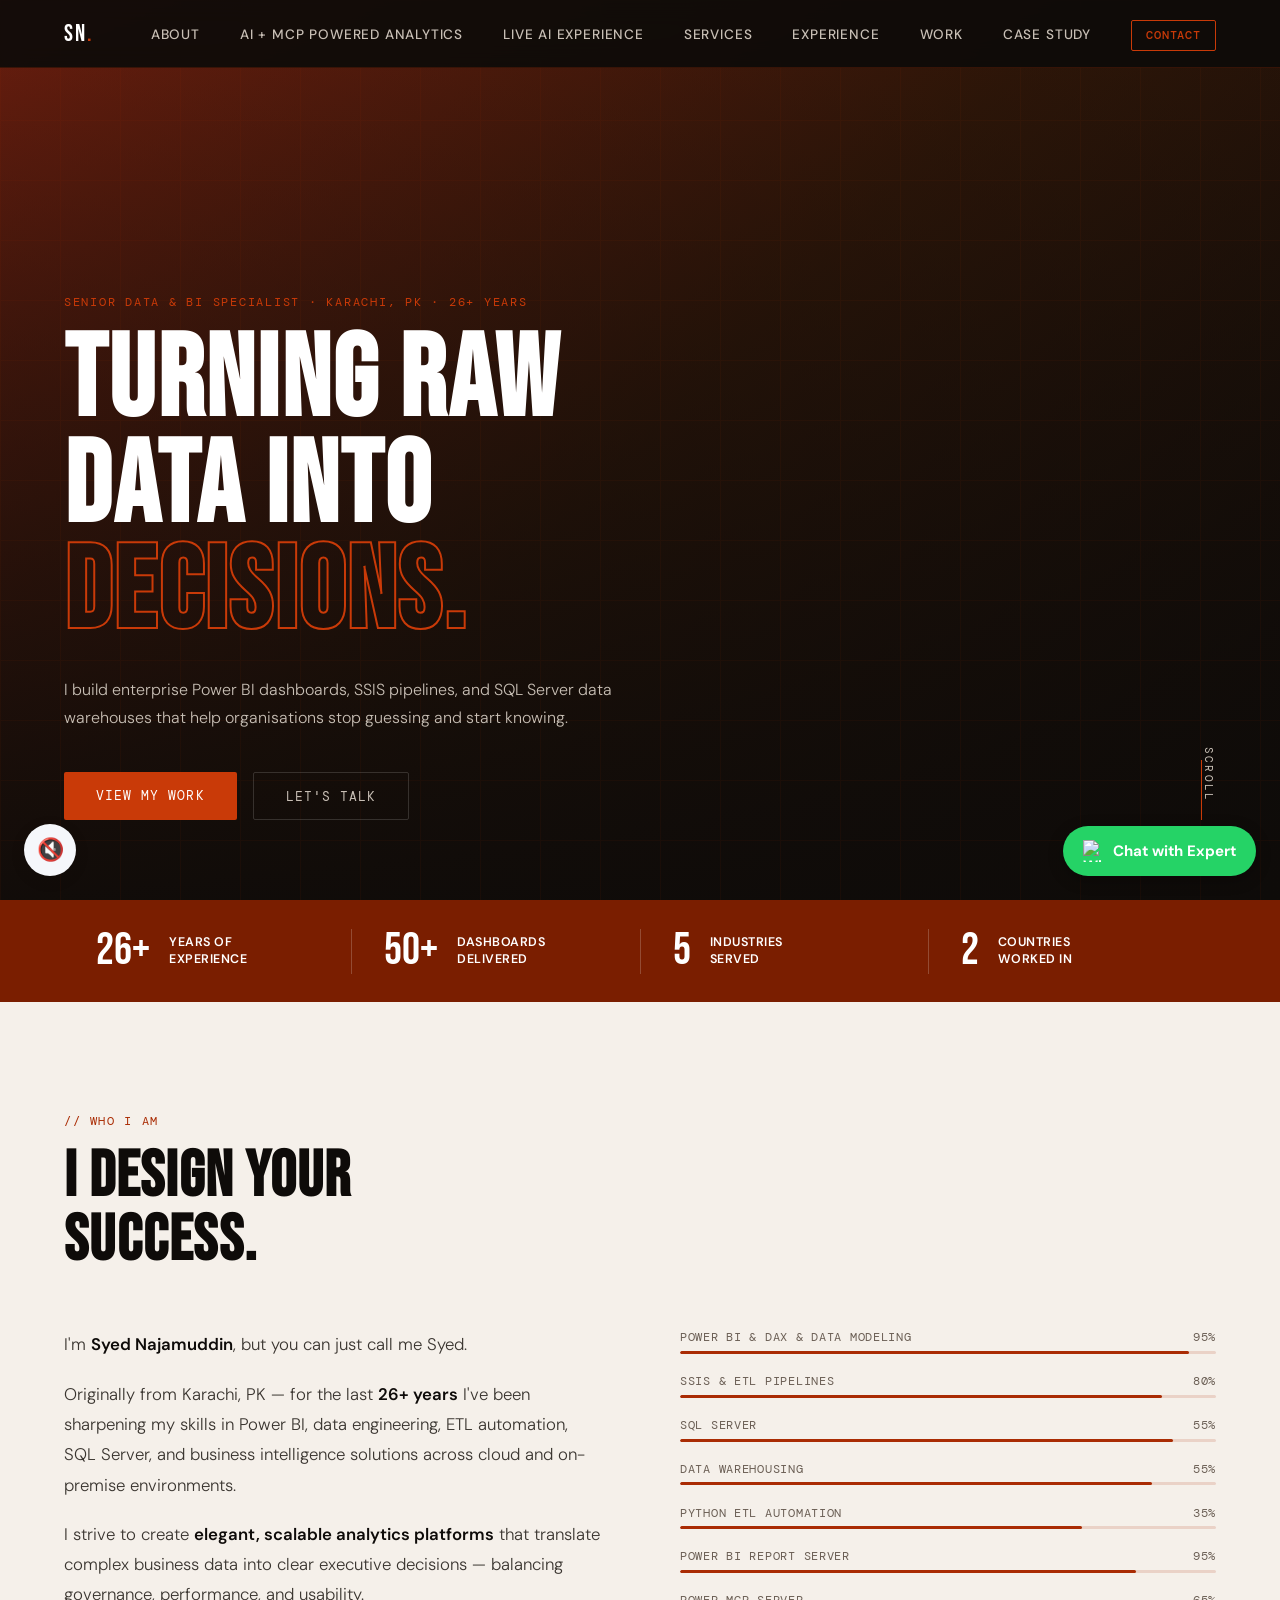
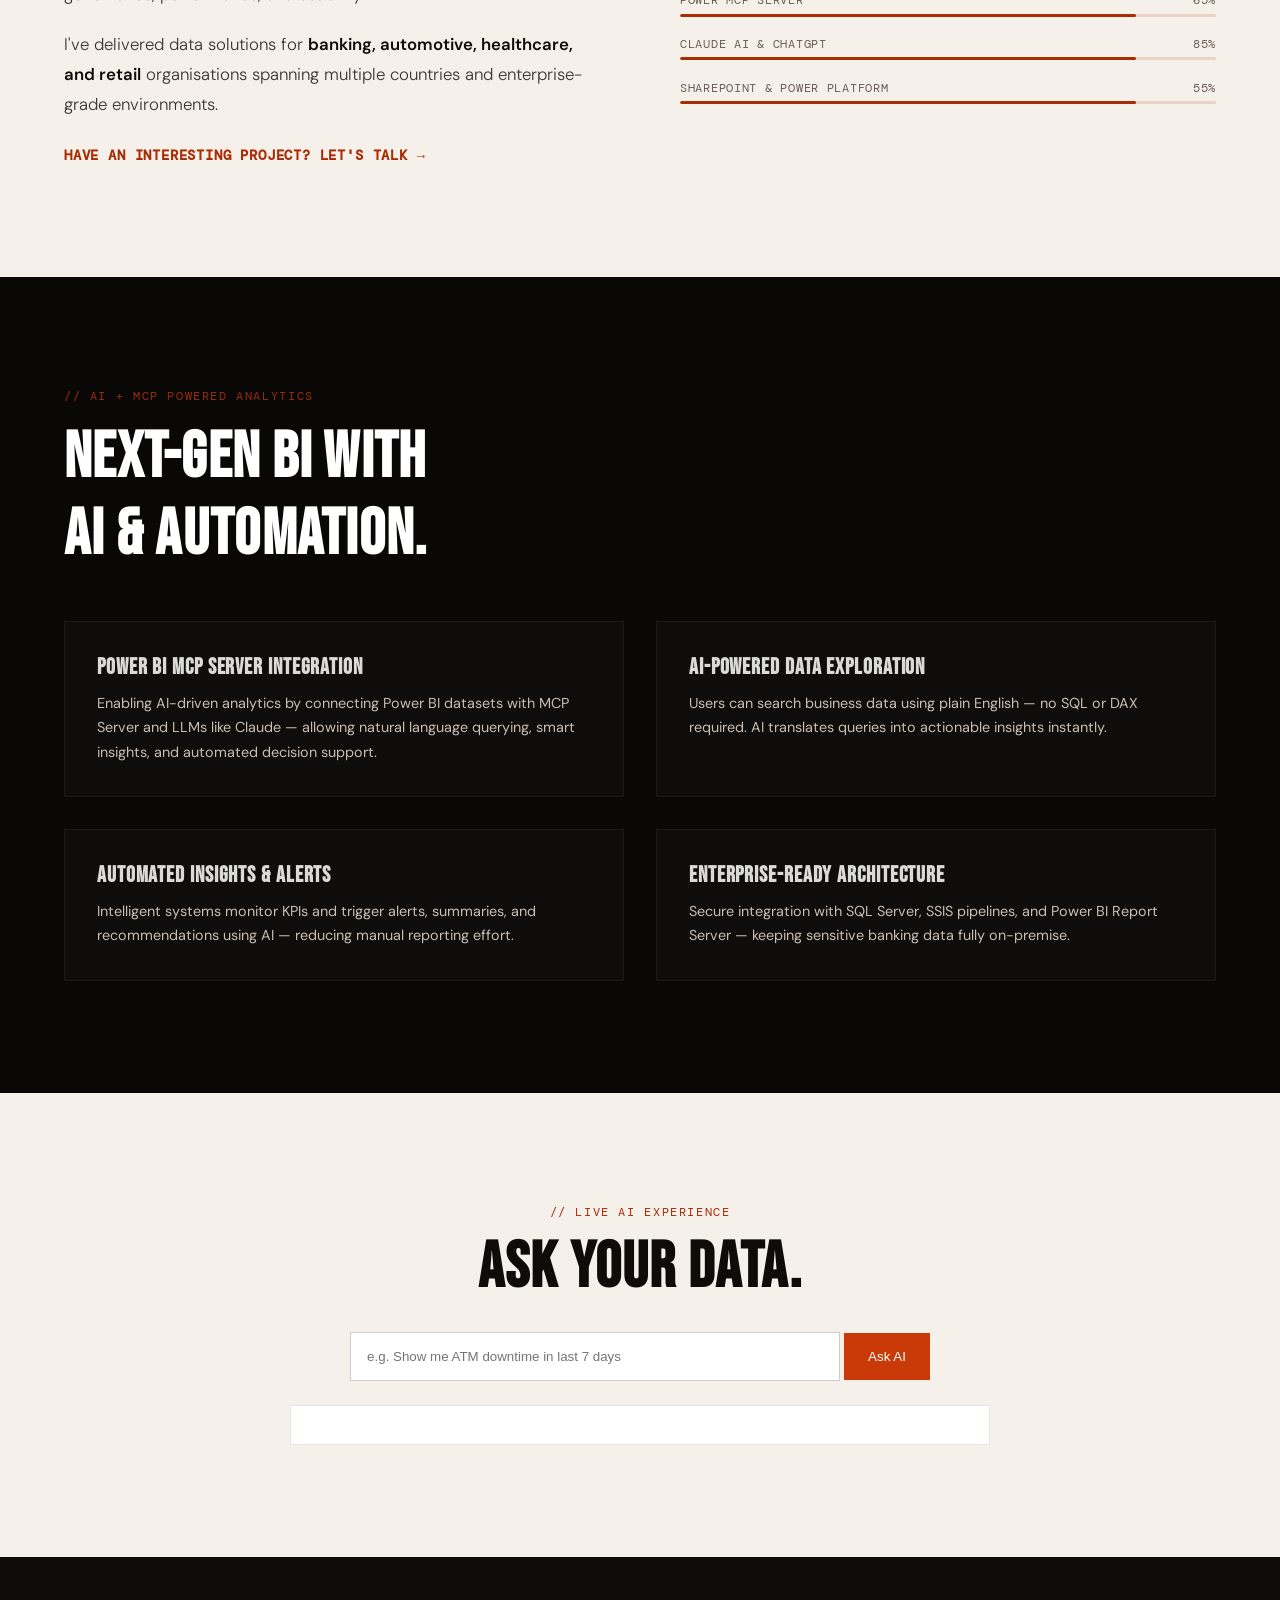
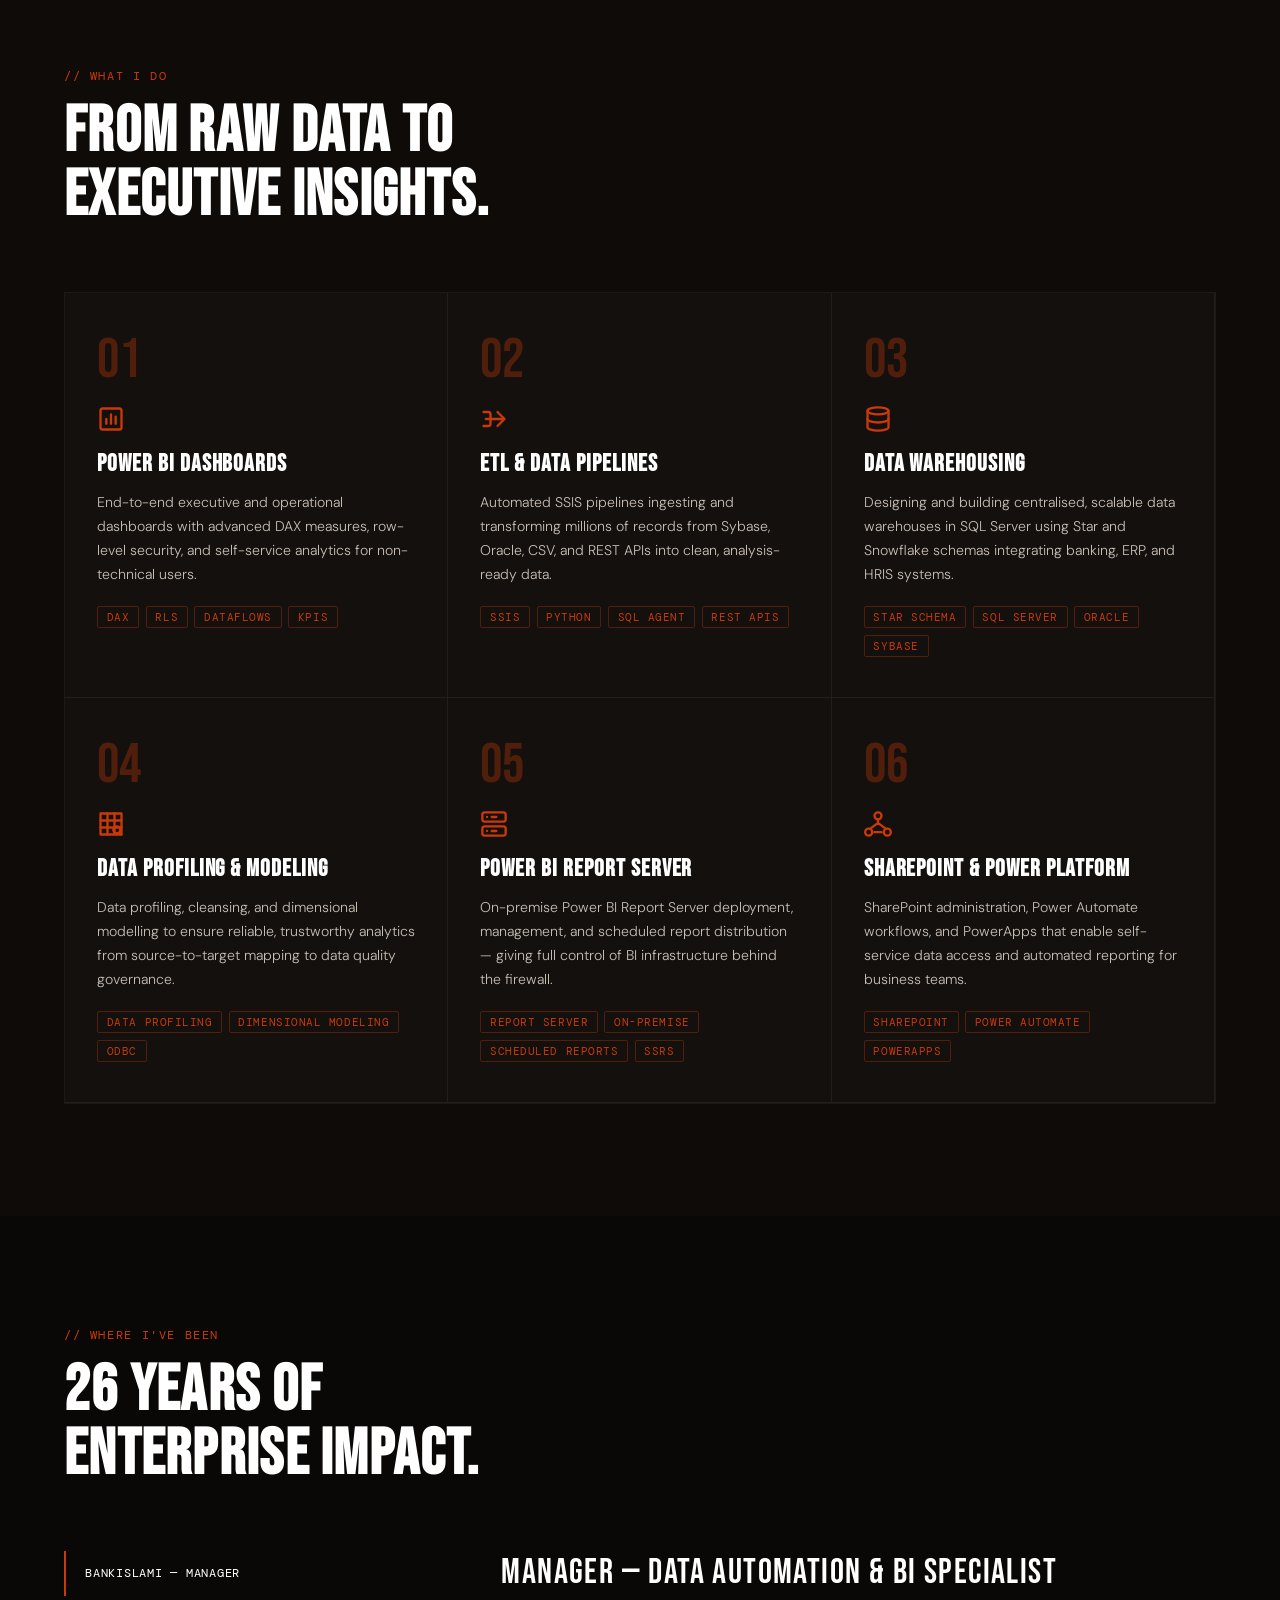
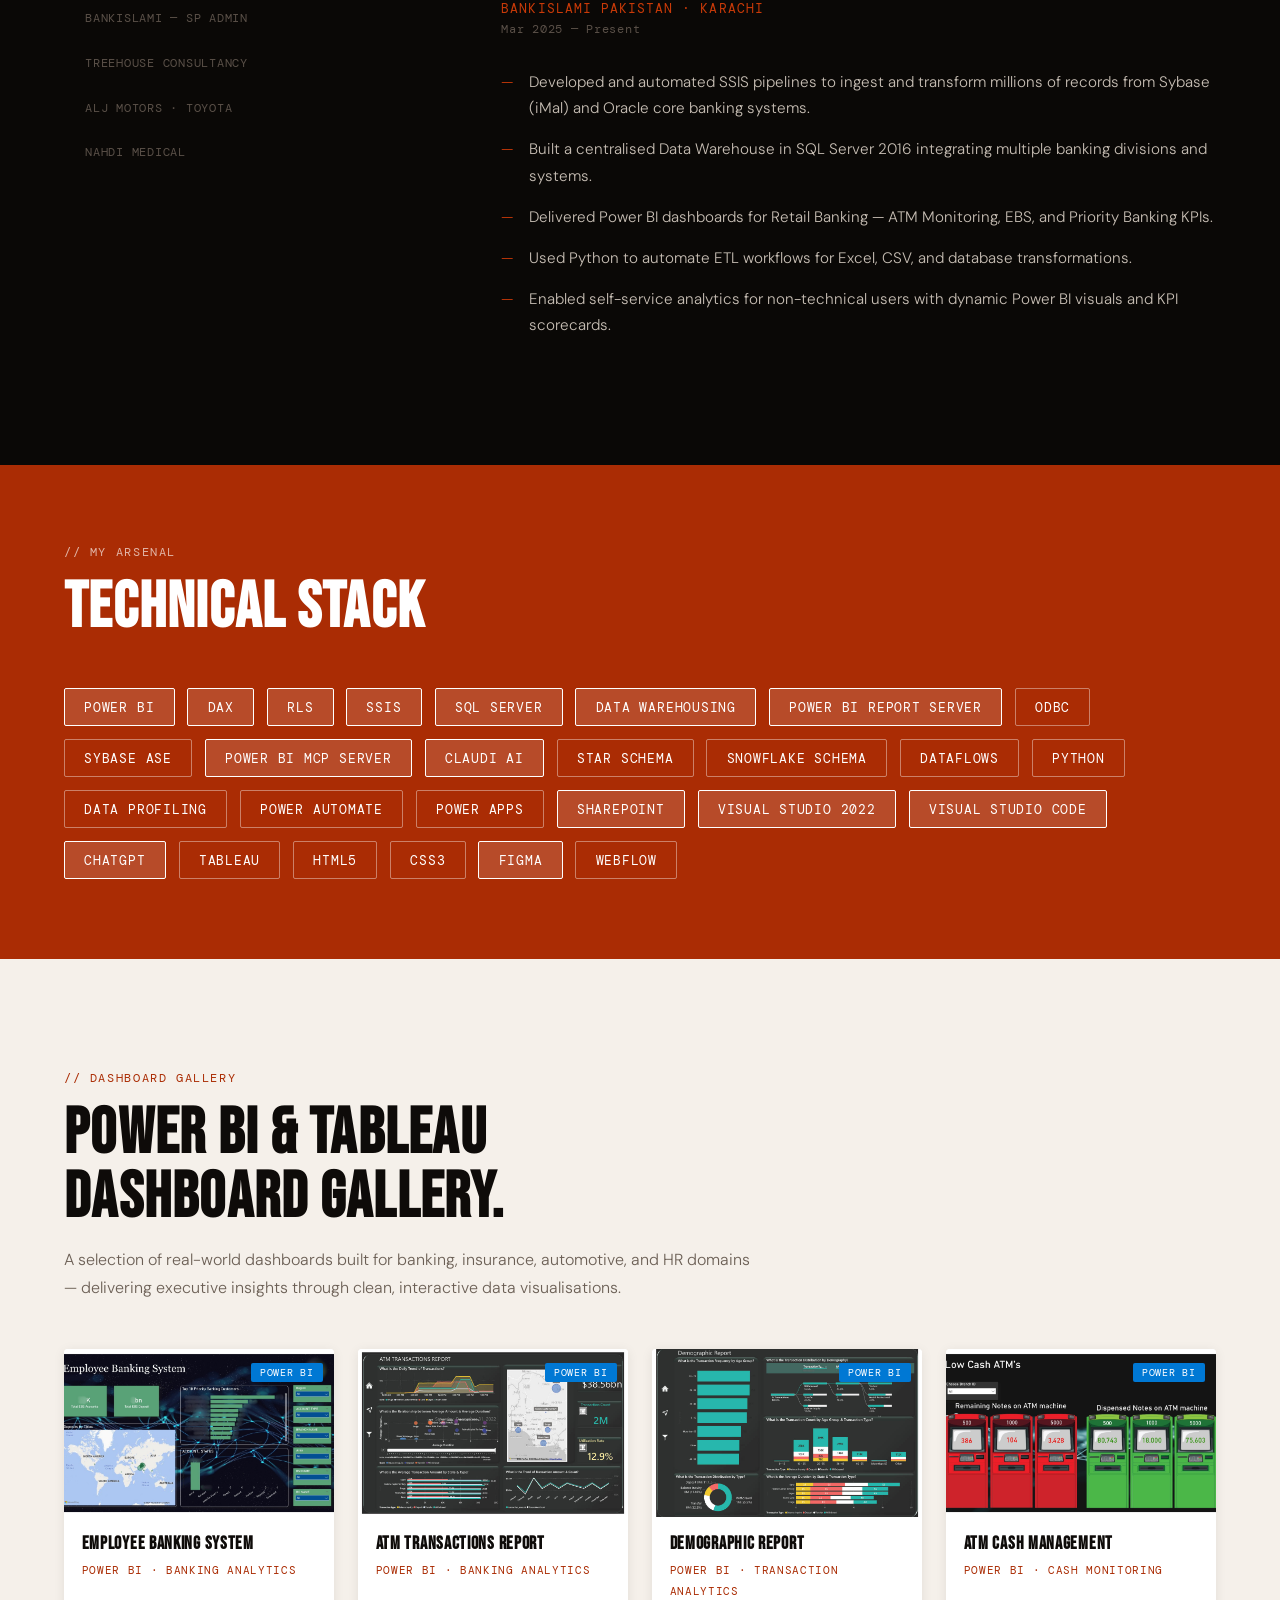
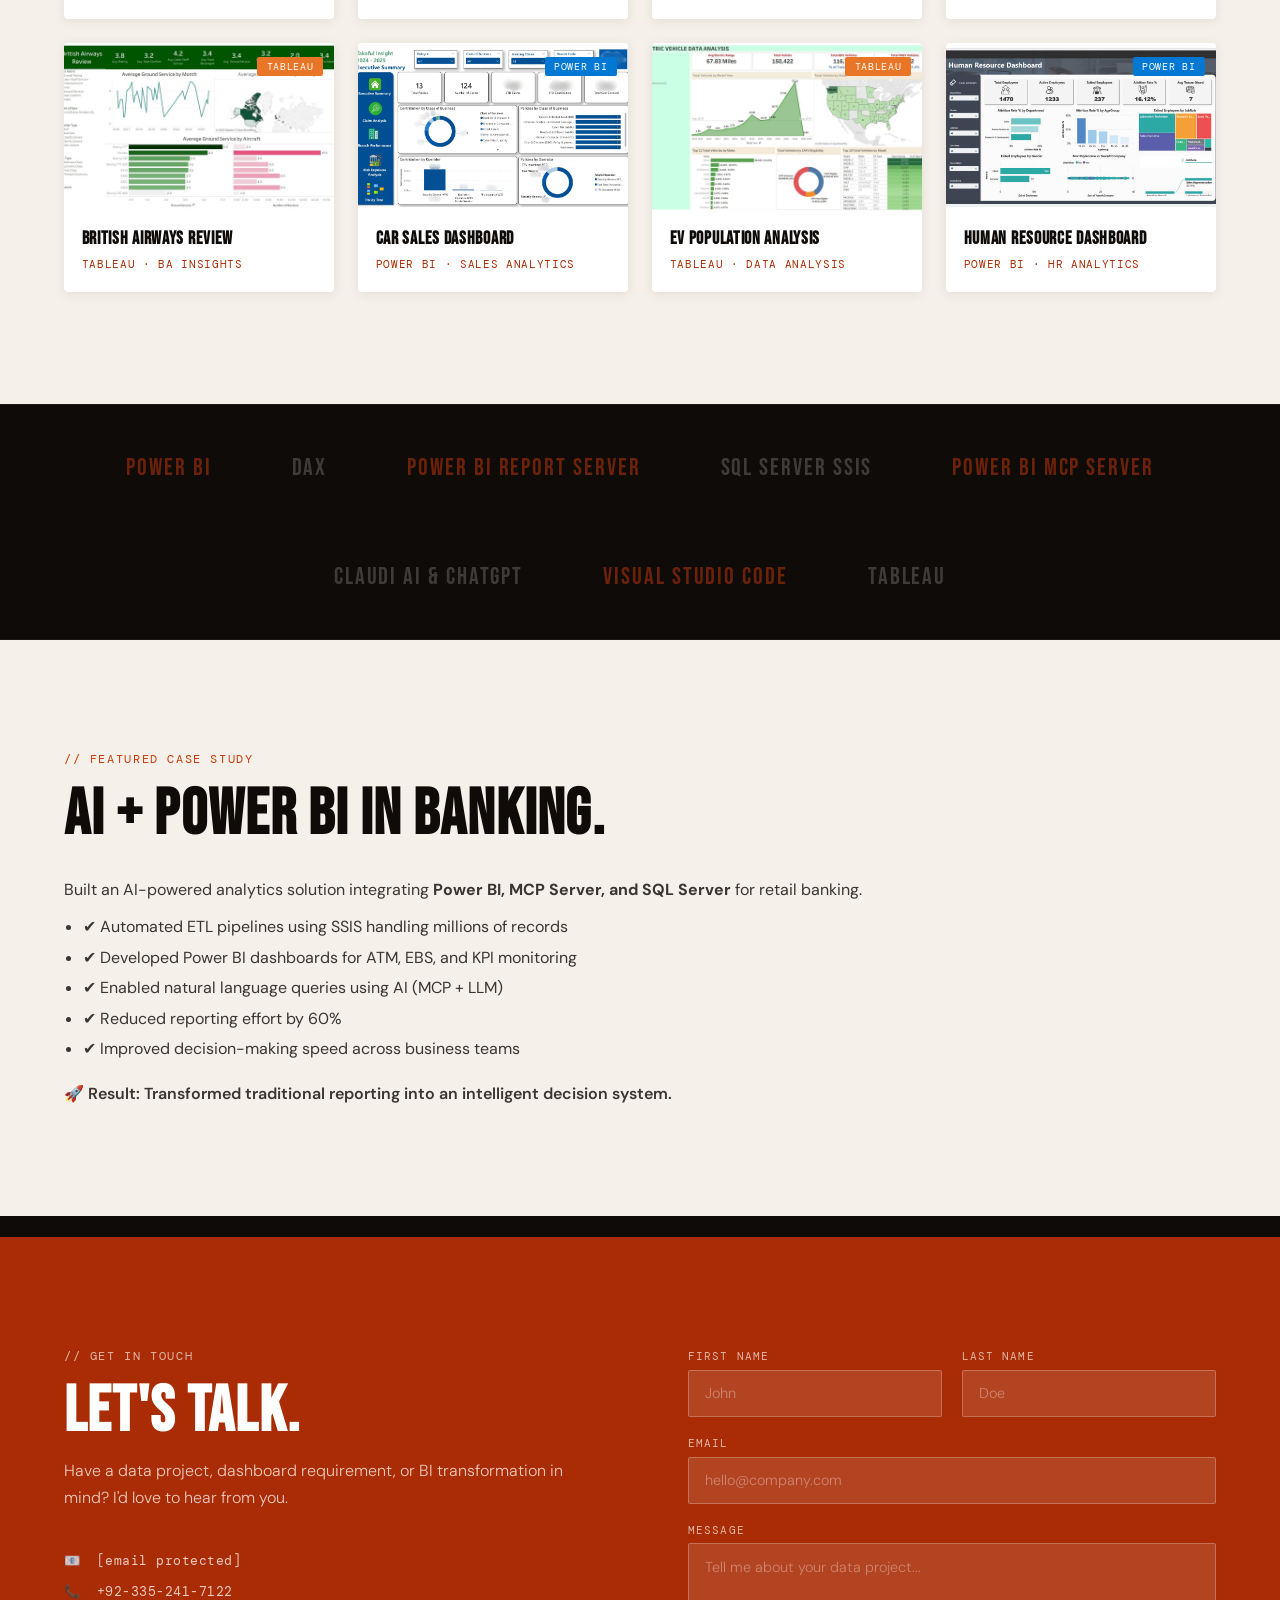
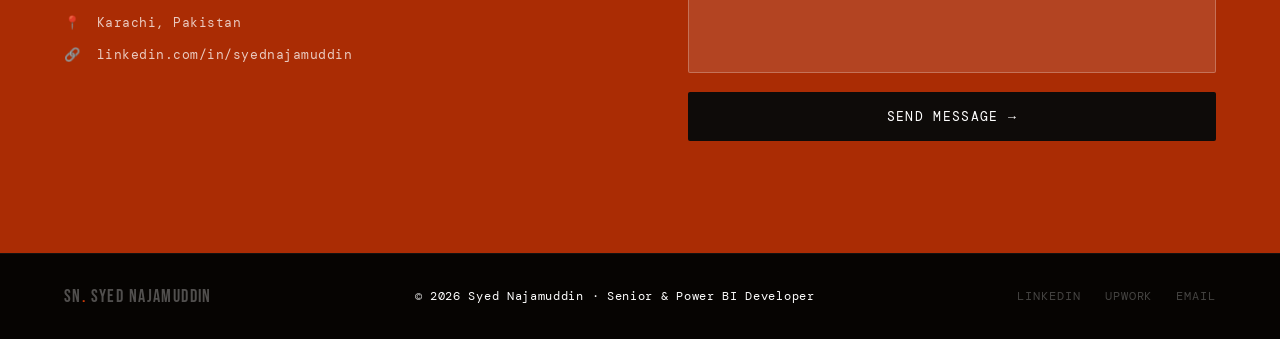
==== index.html @ bcca8763 "Add files via upload" ====
<!DOCTYPE html>
<html lang="en">
<head>
<meta charset="UTF-8">
<meta name="viewport" content="width=device-width, initial-scale=1.0">

<!-- ── PRIMARY SEO ── -->
<title>Syed Najamuddin | Senior Power BI & Data Analytics Specialist — Karachi</title>
<meta name="description" content="Syed Najamuddin — Senior Data & BI Specialist with 12+ years experience in Power BI, SSIS, SQL Server, ETL pipelines and Data Warehousing. Based in Karachi, Pakistan.">
<meta name="keywords" content="Power BI Developer, Data Analyst, BI Specialist, SSIS, SQL Server, ETL, Data Warehousing, DAX, Power Platform, SharePoint, Karachi, Pakistan, Tableau, Dashboard Developer">
<meta name="author" content="Syed Najamuddin">
<meta name="robots" content="index, follow">
<link rel="canonical" href="https://www.najamsyed.info">

<!-- ── OPEN GRAPH (LinkedIn, Facebook, WhatsApp previews) ── -->
<meta property="og:type" content="website">
<meta property="og:url" content="https://www.najamsyed.info">
<meta property="og:title" content="Syed Najamuddin | Senior Power BI & Data Analytics Specialist">
<meta property="og:description" content="12+ years delivering enterprise Power BI dashboards, SSIS pipelines, SQL Server data warehouses and Power Platform solutions across banking, automotive and healthcare.">
<meta property="og:image" content="https://www.najamsyed.info/preview.png">
<meta property="og:site_name" content="Syed Najamuddin Portfolio">
<meta property="og:locale" content="en_US">

<!-- ── TWITTER / X CARD ── -->
<meta name="twitter:card" content="summary_large_image">
<meta name="twitter:url" content="https://www.najamsyed.info">
<meta name="twitter:title" content="Syed Najamuddin | Senior Power BI & Data Analytics Specialist">
<meta name="twitter:description" content="12+ years delivering enterprise Power BI dashboards, SSIS pipelines and data warehouses across banking, automotive and healthcare.">
<meta name="twitter:image" content="https://www.najamsyed.info/preview.png">

<!-- ── STRUCTURED DATA (Google Rich Results) ── -->
<script type="application/ld+json">
{
  "@context": "https://schema.org",
  "@type": "Person",
  "name": "Syed Najamuddin",
  "jobTitle": "Senior Data & Business Intelligence Specialist",
  "description": "Senior Data & BI Specialist with 12+ years of experience in Power BI, SSIS, SQL Server, ETL pipelines and Data Warehousing.",
  "url": "https://www.najamsyed.info",
  "email": "snajm66@gmail.com",
  "telephone": "+92-335-241-7122",
  "address": {
    "@type": "PostalAddress",
    "addressLocality": "Karachi",
    "addressCountry": "PK"
  },
  "sameAs": [
    "https://www.linkedin.com/in/syednajamuddin"
    "https://www.upwork.com/freelancers/~0152fd9b406c80fd2a?mp_source=share"
  ],
  "knowsAbout": [
    "Power BI", "DAX", "SSIS", "SQL Server", "Data Warehousing",
    "ETL Pipelines", "Tableau", "Python", "SharePoint", "Power Platform",
    "Business Intelligence", "Data Analytics", "Data Modeling"
  ],
  "worksFor": {
    "@type": "Organization",
    "name": "BankIslami Pakistan"
  }
}
</script>

<link rel="preconnect" href="https://fonts.googleapis.com">
<link href="https://fonts.googleapis.com/css2?family=Bebas+Neue&family=DM+Sans:wght@300;400;500;600&family=DM+Mono:wght@400;500&display=swap" rel="stylesheet">
<style>
  :root {
    --red: #AA2C04;
    --red-light: #C93A08;
    --red-dark: #8C2410;
    --cream: #F5F0EA;
    --black: #0E0B09;
    --white: #FFFFFF;
    --gray: #C8BFB5;
    --mono: "DM Mono", monospace;
  }
  *, *::before, *::after { margin:0; padding:0; box-sizing:border-box; }
  html { scroll-behavior:smooth; }
  body { font-family:"DM Sans",sans-serif; background:var(--black); color:var(--white); overflow-x:hidden; }

  /* NAV */
  nav { position:fixed; top:0; left:0; right:0; z-index:100; display:flex; justify-content:space-between; align-items:center; padding:1.2rem 4rem; background:rgba(14,11,9,0.92); backdrop-filter:blur(12px); border-bottom:1px solid rgba(170,44,4,0.25); }
  .logo { font-family:"Bebas Neue",sans-serif; font-size:1.5rem; letter-spacing:.08em; color:var(--white); text-decoration:none; }
  .logo span { color:var(--red-light); }
  nav ul { list-style:none; display:flex; gap:2.5rem; }
  nav ul a { text-decoration:none; color:var(--gray); font-size:.85rem; font-weight:500; letter-spacing:.06em; text-transform:uppercase; transition:color .2s; }
  nav ul a:hover { color:var(--white); }
  .nav-cta { font-family:var(--mono) !important; font-size:.78rem !important; color:var(--red-light) !important; border:1px solid var(--red-light) !important; padding:.4rem .9rem; border-radius:2px; }
  .nav-cta:hover { background:var(--red-light) !important; color:var(--white) !important; }

  /* HERO */
  .hero { min-height:100vh; display:flex; flex-direction:column; justify-content:flex-end; padding:0 4rem 5rem; position:relative; overflow:hidden; }
  .hero-bg { position:absolute; inset:0; background:linear-gradient(180deg,rgba(14,11,9,.25) 0%,rgba(14,11,9,.55) 40%,rgba(14,11,9,.95) 100%), linear-gradient(135deg,var(--red-dark) 0%,#3A1A08 50%,var(--black) 100%); z-index:0; }
  .hero-grid { position:absolute; inset:0; z-index:0; opacity:.05; background-image:linear-gradient(var(--red-light) 1px,transparent 1px),linear-gradient(90deg,var(--red-light) 1px,transparent 1px); background-size:60px 60px; }
  .hero-tag { position:relative; z-index:1; font-family:var(--mono); font-size:.78rem; color:var(--red-light); letter-spacing:.14em; text-transform:uppercase; margin-bottom:1.2rem; opacity:0; animation:fadeUp .7s .3s forwards; }
  .hero h1 { position:relative; z-index:1; font-family:"Bebas Neue",sans-serif; font-size:clamp(4rem,9vw,10rem); line-height:.92; letter-spacing:.02em; color:var(--white); opacity:0; animation:fadeUp .7s .5s forwards; }
  .hero h1 em { font-style:normal; -webkit-text-stroke:2px var(--red-light); color:transparent; }
  .hero-sub { position:relative; z-index:1; max-width:580px; margin-top:1.8rem; font-size:1rem; font-weight:300; color:var(--gray); line-height:1.75; opacity:0; animation:fadeUp .7s .7s forwards; }
  .hero-cta { position:relative; z-index:1; margin-top:2.5rem; display:flex; gap:1rem; opacity:0; animation:fadeUp .7s .9s forwards; }
  .btn-p { display:inline-block; background:var(--red-light); color:var(--white); text-decoration:none; font-family:var(--mono); font-size:.82rem; letter-spacing:.08em; text-transform:uppercase; padding:.9rem 2rem; border-radius:2px; transition:background .2s,transform .2s; }
  .btn-p:hover { background:var(--red); transform:translateY(-2px); }
  .btn-s { display:inline-block; color:var(--gray); text-decoration:none; font-family:var(--mono); font-size:.82rem; letter-spacing:.08em; text-transform:uppercase; padding:.9rem 2rem; border:1px solid rgba(255,255,255,.15); border-radius:2px; transition:border-color .2s,color .2s; }
  .btn-s:hover { border-color:var(--white); color:var(--white); }
  .hero-scroll { position:absolute; right:4rem; bottom:5rem; z-index:1; writing-mode:vertical-rl; font-family:var(--mono); font-size:.7rem; letter-spacing:.2em; color:var(--gray); text-transform:uppercase; opacity:0; animation:fadeIn 1s 1.2s forwards; }
  .hero-scroll::after { content:""; display:block; width:1px; height:60px; background:var(--red-light); margin:.8rem auto 0; }

  /* STATS */
  .stats { background:#7A1E00; padding:1.8rem 4rem; display:flex; }
  .stat { flex:1; display:flex; align-items:center; gap:1.2rem; padding:0 2rem; border-right:1px solid rgba(255,255,255,.2); }
  .stat:last-child { border-right:none; }
  .stat-n { font-family:"Bebas Neue",sans-serif; font-size:2.8rem; color:#FFFFFF !important; line-height:1; }
  .stat-l { font-size:.78rem; font-weight:600; color:#FFFFFF !important; letter-spacing:.04em; line-height:1.4; text-transform:uppercase; }

  /* SECTIONS */
  section { padding:7rem 4rem; }
  .stag { font-family:var(--mono); font-size:.72rem; color:var(--red-light); letter-spacing:.14em; text-transform:uppercase; margin-bottom:1rem; }
  h2 { font-family:"Bebas Neue",sans-serif; font-size:clamp(2.5rem,5vw,5rem); line-height:1; letter-spacing:.02em; color:var(--white); }

  /* ABOUT */
  .about { background:var(--cream); }
  .about .stag { color:var(--red); }
  .about h2 { color:var(--black); }
  .about-grid { display:grid; grid-template-columns:1fr 1fr; gap:5rem; margin-top:3.5rem; align-items:start; }
  .about-text p { font-size:1.05rem; line-height:1.8; color:#3A3530; margin-bottom:1.2rem; font-weight:300; }
  .about-text p strong { font-weight:600; color:var(--black); }
  .lets-talk { display:inline-flex; align-items:center; gap:.5rem; color:var(--red); font-weight:600; font-family:var(--mono); font-size:.85rem; letter-spacing:.06em; text-decoration:none; text-transform:uppercase; margin-top:.5rem; transition:gap .2s; }
  .lets-talk:hover { gap:.9rem; }
  .skills { display:flex; flex-direction:column; gap:1.2rem; }
  .skill-row { display:flex; flex-direction:column; gap:.35rem; }
  .skill-hd { display:flex; justify-content:space-between; font-family:var(--mono); font-size:.75rem; color:#6B5F55; text-transform:uppercase; letter-spacing:.06em; }
  .skill-bar { height:3px; background:rgba(170,44,4,.15); border-radius:2px; overflow:hidden; }
  .skill-fill { height:100%; background:var(--red); border-radius:2px; width:0; transition:width 1.2s cubic-bezier(.4,0,.2,1); }

  /* SERVICES */
  .services { background:var(--black); }
  .svc-grid { display:grid; grid-template-columns:repeat(3,1fr); margin-top:4rem; border:1px solid rgba(255,255,255,.06); }
  .svc-card { background:rgba(255,255,255,.02); padding:2.5rem 2rem; border-right:1px solid rgba(255,255,255,.06); border-bottom:1px solid rgba(255,255,255,.06); position:relative; transition:background .3s; }
  .svc-card::before { content:""; position:absolute; top:0; left:0; right:0; height:2px; background:var(--red-light); transform:scaleX(0); transform-origin:left; transition:transform .3s; }
  .svc-card:hover { background:rgba(170,44,4,.07); }
  .svc-card:hover::before { transform:scaleX(1); }
  .svc-num { font-family:"Bebas Neue",sans-serif; font-size:3.5rem; color:rgba(201,58,8,0.35); line-height:1; margin-bottom:1rem; }
  .svc-icon { font-size:1.8rem; margin-bottom:1rem; line-height:1; display:flex; align-items:center; }
  .svc-card h3 { font-family:"Bebas Neue",sans-serif; font-size:1.5rem; letter-spacing:.04em; color:var(--white); margin-bottom:.8rem; }
  .svc-card p { font-size:.88rem; line-height:1.7; color:var(--gray); font-weight:300; }
  .svc-tags { display:flex; flex-wrap:wrap; gap:.4rem; margin-top:1.2rem; }
  .svc-tag { font-family:var(--mono); font-size:.68rem; color:var(--red-light); border:1px solid rgba(201,58,8,.35); padding:.2rem .55rem; border-radius:2px; letter-spacing:.05em; text-transform:uppercase; }

  /* EXPERIENCE */
  .experience { background:#0A0806; }
  .exp-grid { display:grid; grid-template-columns:1fr 2fr; gap:5rem; margin-top:4rem; }
  .exp-nav { position:sticky; top:8rem; height:fit-content; }
  .exp-tab { display:block; padding:.9rem 1.2rem; font-family:var(--mono); font-size:.78rem; letter-spacing:.06em; text-transform:uppercase; color:#5A5048; cursor:pointer; border-left:2px solid transparent; transition:all .2s; }
  .exp-tab.active { color:var(--white); border-left-color:var(--red-light); }
  .exp-item { display:none; }
  .exp-item.active { display:block; animation:fadeIn .4s forwards; }
  .exp-role { font-family:"Bebas Neue",sans-serif; font-size:2.2rem; letter-spacing:.04em; color:var(--white); margin-bottom:.4rem; }
  .exp-co { font-family:var(--mono); font-size:.82rem; color:var(--red-light); letter-spacing:.08em; text-transform:uppercase; margin-bottom:.2rem; }
  .exp-dt { font-family:var(--mono); font-size:.75rem; color:#5A5048; letter-spacing:.06em; margin-bottom:2rem; }
  .exp-list { list-style:none; }
  .exp-list li { display:flex; gap:1rem; font-size:.95rem; line-height:1.75; color:var(--gray); font-weight:300; margin-bottom:.9rem; }
  .exp-list li::before { content:"—"; color:var(--red-light); flex-shrink:0; }

  /* STACK */
  .stack { background:var(--red); padding:5rem 4rem; }
  .stack .stag { color:rgba(255,255,255,.65); }
  .stack h2 { color:var(--white); margin-bottom:3rem; }
  .pills { display:flex; flex-wrap:wrap; gap:.8rem; }
  .pill { font-family:var(--mono); font-size:.8rem; letter-spacing:.06em; text-transform:uppercase; padding:.6rem 1.2rem; border:1.5px solid rgba(255,255,255,.4); border-radius:2px; color:var(--white); transition:background .2s,border-color .2s; cursor:default; }
  .pill:hover { background:rgba(255,255,255,.15); border-color:var(--white); }
  .pill.hi { background:rgba(255,255,255,.15); border-color:var(--white); }

  /* GALLERY */
  .gallery { background:var(--cream); }
  .gallery .stag { color:var(--red); }
  .gallery h2 { color:var(--black); }
  .gallery-desc { color:#6B5F55; font-size:1rem; font-weight:300; line-height:1.7; margin-top:1rem; max-width:700px; }
  .gallery-grid { display:grid; grid-template-columns:repeat(4,1fr); gap:1.5rem; margin-top:3rem; }
  .gallery-card { background:#fff; border-radius:4px; overflow:hidden; box-shadow:0 2px 12px rgba(0,0,0,.08); transition:transform .3s,box-shadow .3s; cursor:pointer; }
  .gallery-card:hover { transform:translateY(-6px); box-shadow:0 12px 32px rgba(170,44,4,.18); }
  .gallery-img { position:relative; aspect-ratio:16/10; overflow:hidden; background:#E8E0D5; }
  .gallery-img img { width:100%; height:100%; object-fit:cover; transition:transform .4s; display:block; }
  .gallery-card:hover .gallery-img img { transform:scale(1.04); }
  .gallery-overlay { position:absolute; top:.7rem; right:.7rem; }
  .gallery-badge { font-family:var(--mono); font-size:.65rem; letter-spacing:.06em; text-transform:uppercase; color:#fff; padding:.2rem .6rem; border-radius:2px; }
  .gallery-info { padding:1rem 1.1rem 1.2rem; }
  .gallery-info h4 { font-family:"Bebas Neue",sans-serif; font-size:1.1rem; letter-spacing:.04em; color:var(--black); margin-bottom:.2rem; }
  .gallery-info span { font-family:var(--mono); font-size:.7rem; color:var(--red); text-transform:uppercase; letter-spacing:.06em; }

  /* TOOLS */
  .tools { background:var(--black); padding:3rem 4rem; display:flex; align-items:center; justify-content:center; gap:5rem; border-top:1px solid rgba(255,255,255,.05); border-bottom:1px solid rgba(255,255,255,.05); flex-wrap:wrap; }
  .tool { font-family:"Bebas Neue",sans-serif; font-size:1.5rem; letter-spacing:.08em; color:rgba(255,255,255,.2); transition:color .2s; cursor:default; }
  .tool:hover { color:var(--white); }
  .tool.a { color:rgba(201,58,8,.5); }
  .tool.a:hover { color:var(--red-light); }

  /* CONTACT */
  .contact { background:var(--red); }
  .contact h2 { color:var(--white); margin-bottom:.8rem; }
  .contact .stag { color:rgba(255,255,255,.65); }
  .contact-inner { display:grid; grid-template-columns:1fr 1fr; gap:6rem; align-items:start; }
  .contact-sub { font-size:1rem; font-weight:300; line-height:1.7; color:rgba(255,255,255,.75); margin-bottom:2.5rem; }
  .cinfo { display:flex; flex-direction:column; gap:.9rem; }
  .cinfo-item { display:flex; gap:1rem; align-items:center; font-family:var(--mono); font-size:.82rem; color:rgba(255,255,255,.75); letter-spacing:.04em; }
  .cinfo-item a { color:rgba(255,255,255,.75); text-decoration:none; transition:color .2s; }
  .cinfo-item a:hover { color:var(--white); }
  .cform { display:flex; flex-direction:column; gap:1.2rem; }
  .form-row { display:grid; grid-template-columns:1fr 1fr; gap:1.2rem; }
  .fgrp { display:flex; flex-direction:column; gap:.4rem; }
  .fgrp label { font-family:var(--mono); font-size:.7rem; color:rgba(255,255,255,.65); text-transform:uppercase; letter-spacing:.1em; }
  .fgrp input, .fgrp textarea { background:rgba(245,247,251,.12); border:1px solid rgba(245,247,251,.25); border-radius:2px; padding:.85rem 1rem; color:var(--white); font-family:"DM Sans",sans-serif; font-size:.9rem; font-weight:300; outline:none; resize:none; transition:border-color .2s; }
  .fgrp input::placeholder,.fgrp textarea::placeholder { color:rgba(255,255,255,.35); }
  .fgrp input:focus,.fgrp textarea:focus { border-color:rgba(255,255,255,.7); }
  .fgrp textarea { min-height:130px; }
  .fsub { width:100%; background:var(--black); border:none; cursor:pointer; color:var(--white); font-family:var(--mono); font-size:.82rem; letter-spacing:.1em; text-transform:uppercase; padding:1rem; border-radius:2px; transition:background .2s; }
  .fsub:hover { background:#1A1310; }

  /* FOOTER */
  footer { background:#060402; padding:2rem 4rem; display:flex; justify-content:space-between; align-items:center; border-top:1px solid rgba(255,255,255,.05); flex-wrap:wrap; gap:1rem; }
  .fbrand { font-family:"Bebas Neue",sans-serif; font-size:1.1rem; letter-spacing:.08em; color:rgba(255,255,255,.3); }
  .fbrand span { color:var(--red-light); }
  footer p { font-family:var(--mono); font-size:.72rem; color:rgb(254, 254, 254); letter-spacing:.06em; }
  .flinks { display:flex; gap:1.5rem; }
  .flinks a { font-family:var(--mono); font-size:.72rem; color:rgba(255,255,255,.25); text-decoration:none; text-transform:uppercase; letter-spacing:.08em; transition:color .2s; }
  .flinks a:hover { color:var(--red-light); }

  /* ANIMATIONS */
  @keyframes fadeUp { from{opacity:0;transform:translateY(24px)} to{opacity:1;transform:translateY(0)} }
  @keyframes fadeIn { from{opacity:0} to{opacity:1} }

  /* RESPONSIVE */
  @media(max-width:900px){
    nav{padding:1rem 1.5rem;} nav ul{gap:1.2rem;}
    section{padding:4rem 1.5rem;} .hero{padding:0 1.5rem 4rem;}
    .about-grid,.exp-grid,.contact-inner{grid-template-columns:1fr;gap:2.5rem;}
    .svc-grid{grid-template-columns:1fr;}
    .gallery-grid{grid-template-columns:repeat(2,1fr);gap:1rem;}
    .stats{padding:1.2rem 1.5rem;flex-wrap:wrap;}
    .stat{border-right:none;padding:.6rem 0;flex:0 0 50%;}
    .tools{gap:2rem;padding:2.5rem 1.5rem;}
    .fbrand,.flinks{display:none;}
    .form-row{grid-template-columns:1fr;}
    .stack{padding:4rem 1.5rem;}
    .ai-grid {
    grid-template-columns: 1fr;
}
  }
  @media(max-width:500px){.gallery-grid{grid-template-columns:1fr;}}
  /* AI MCP SECTION */
.ai-mcp {
  background: #0A0806;
}

.ai-mcp h2 {
  margin-bottom: 2rem;
  line-height: 1.2;        /* adds vertical spacing */
  letter-spacing: 0.02em;  /* improves readability */
}

.ai-mcp .stag {
  color: rgba(201,58,8,0.75); /* softer red instead of bright */
}

.ai-grid {
  display: grid;
  grid-template-columns: repeat(2, 1fr);
  gap: 2rem;
  margin-top: 3rem;
}

.ai-card {
  background: rgba(255,255,255,.02);
  padding: 2rem;
  border: 1px solid rgba(255,255,255,.06);
  transition: all .3s;
}

.ai-card:hover {
  background: rgba(170,44,4,.08);
  border-color: rgba(201,58,8,.4);
  transform: translateY(-4px);
  box-shadow: 0 12px 30px rgba(201,58,8,0.15);
}

.ai-card h3 {
  font-family: "Bebas Neue", sans-serif;
  font-size: 1.4rem;
  color: rgba(255,255,255,0.85); /* softer white */
  margin-bottom: .6rem;
  letter-spacing: 0.04em;
}

.ai-card p {
  font-size: .9rem;
  color: var(--gray);
  line-height: 1.7;
}

.ai-demo {
  background: #F5F0EA; /* same as your cream theme */
  text-align: center;
}

.ai-demo h2 {
  color: var(--black);
}

.ai-demo .stag {
  color: var(--red);
}

.ai-demo-box {
  margin-top: 2rem;
  max-width: 700px;
  margin-left: auto;
  margin-right: auto;
}

.ai-demo-box input {
   width: 70%;
  padding: 1rem;
  border: 1px solid rgba(0,0,0,.2);
  background: #ffffff;
  color: #000;
}

.ai-demo-box input:focus {
  border-color: var(--red-light);
  box-shadow: 0 0 0 2px rgba(201,58,8,0.2);
}

.ai-demo-box button {
  padding: 1rem 1.5rem;
  background: var(--red-light);
  border: none;
  color: #fff;
  cursor: pointer;
}

.ai-output {
  margin-top: 1.5rem;
  padding: 1.2rem;
  background: #ffffff;
  border: 1px solid rgba(0,0,0,.1);
  text-align: left;
  font-family: var(--mono);
  font-size: .85rem;
  color: #3A3530;
}

.case-study {
  background: var(--cream);
}

.case-study h2 {
  color: var(--black);
}

.case-box {
  margin-top: 2rem;
  max-width: 800px;
}

.case-box p {
  color: #3A3530;
}

.case-box ul {
  margin-top: 1rem;
  padding-left: 1.2rem;
}

.case-box li {
  margin-bottom: .6rem;
  color: #3A3530;
}

.impact {
  margin-top: 1.5rem;
  font-weight: 600;
  color: var(--red);
}
</style>
</head>
<!-- Google tag (gtag.js) -->
<script async src="https://www.googletagmanager.com/gtag/js?id=G-GY7Q6D4XN1"></script>
<script>
  window.dataLayer = window.dataLayer || [];
  function gtag(){dataLayer.push(arguments);}
  gtag('js', new Date());

  gtag('config', 'G-GY7Q6D4XN1');
</script>
<body>

<!-- NAV -->
<nav>
  <a href="#" class="logo">SN<span>.</span></a>
  <ul>
    <li><a href="#about">About</a></li>
    <li><a href="#ai-mcp">AI + MCP Powered Analytics</a></li>
    <li><a href="#ai-demo">Live AI Experience</a></li>
    <li><a href="#services">Services</a></li>
    <li><a href="#experience">Experience</a></li>
    <li><a href="#work">Work</a></li>
    <li><a href="#case-study">Case Study</a></li>
    <li><a href="#contact" class="nav-cta">Contact</a></li>
  </ul>
</nav>

<!-- HERO -->
<section class="hero" id="home">
  <div class="hero-bg"></div>
  <div class="hero-grid"></div>
  <p class="hero-tag">Senior Data &amp; BI Specialist &middot; Karachi, PK &middot; 26+ Years</p>
  <h1>Turning Raw<br>Data Into<br><em>Decisions.</em></h1>
  <p class="hero-sub">I build enterprise Power BI dashboards, SSIS pipelines, and SQL Server data warehouses that help organisations stop guessing and start knowing.</p>
  <div class="hero-cta">
    <a href="#work" class="btn-p">View My Work</a>
    <a href="#contact" class="btn-s">Let's Talk</a>
  </div>
  <div class="hero-scroll">Scroll</div>
</section>

<!-- STATS -->
<div class="stats">
  <div class="stat"><div class="stat-n" style="color:#FFFFFF!important">26+</div><div class="stat-l" style="color:#FFFFFF!important">Years of<br>Experience</div></div>
  <div class="stat"><div class="stat-n" style="color:#FFFFFF!important">50+</div><div class="stat-l" style="color:#FFFFFF!important">Dashboards<br>Delivered</div></div>
  <div class="stat"><div class="stat-n" style="color:#FFFFFF!important">5</div><div class="stat-l" style="color:#FFFFFF!important">Industries<br>Served</div></div>
  <div class="stat"><div class="stat-n" style="color:#FFFFFF!important">2</div><div class="stat-l" style="color:#FFFFFF!important">Countries<br>Worked In</div></div>
</div>

<!-- ABOUT -->
<section class="about" id="about">
  <p class="stag">// Who I Am</p>
  <h2>I design your<br>success.</h2>
  <div class="about-grid">
    <div class="about-text">
      <p>I'm <strong>Syed Najamuddin</strong>, but you can just call me Syed.</p>
      <p>Originally from Karachi, PK &mdash; for the last <strong>26+ years</strong> I've been sharpening my skills in Power BI, data engineering, ETL automation, SQL Server, and business intelligence solutions across cloud and on-premise environments.</p>
      <p>I strive to create <strong>elegant, scalable analytics platforms</strong> that translate complex business data into clear executive decisions &mdash; balancing governance, performance, and usability.</p>
      <p>I've delivered data solutions for <strong>banking, automotive, healthcare, and retail</strong> organisations spanning multiple countries and enterprise-grade environments.</p>
      <a href="#contact" class="lets-talk">Have an interesting project? Let's talk &rarr;</a>
    </div>
    <div class="skills">
      <div class="skill-row"><div class="skill-hd"><span>Power BI &amp; DAX &amp; Data Modeling</span><span>95%</span></div><div class="skill-bar"><div class="skill-fill" data-w="95"></div></div></div>
      <div class="skill-row"><div class="skill-hd"><span>SSIS &amp; ETL Pipelines</span><span>80%</span></div><div class="skill-bar"><div class="skill-fill" data-w="90"></div></div></div>
      <div class="skill-row"><div class="skill-hd"><span>SQL Server </span><span>55%</span></div><div class="skill-bar"><div class="skill-fill" data-w="92"></div></div></div>
      <div class="skill-row"><div class="skill-hd"><span>Data Warehousing</span><span>55%</span></div><div class="skill-bar"><div class="skill-fill" data-w="88"></div></div></div>
      <div class="skill-row"><div class="skill-hd"><span>Python ETL Automation</span><span>35%</span></div><div class="skill-bar"><div class="skill-fill" data-w="75"></div></div></div>
      <div class="skill-row"><div class="skill-hd"><span>Power BI Report Server</span><span>95%</span></div><div class="skill-bar"><div class="skill-fill" data-w="85"></div></div></div>
      <div class="skill-row"><div class="skill-hd"><span>Power MCP Server</span><span>65%</span></div><div class="skill-bar"><div class="skill-fill" data-w="85"></div></div></div>
      <div class="skill-row"><div class="skill-hd"><span>Claude AI &amp; ChatGPT</span><span>85%</span></div><div class="skill-bar"><div class="skill-fill" data-w="85"></div></div></div>
      <div class="skill-row"><div class="skill-hd"><span>SharePoint &amp; Power Platform </span><span>55%</span></div><div class="skill-bar"><div class="skill-fill" data-w="85"></div></div></div>
    </div>
  </div>
</section>
<section class="ai-mcp" id="ai-mcp">
  <p class="stag">// AI + MCP Powered Analytics</p>
  <h2>Next-Gen BI with<br>AI & Automation.</h2>

  <div class="ai-grid">

    <div class="ai-card">
      <h3>Power BI MCP Server Integration</h3>
      <p>
        Enabling AI-driven analytics by connecting Power BI datasets with MCP Server and LLMs like Claude — allowing natural language querying, smart insights, and automated decision support.
      </p>
    </div>

    <div class="ai-card">
      <h3>AI-Powered Data Exploration</h3>
      <p>
        Users can search business data using plain English — no SQL or DAX required. AI translates queries into actionable insights instantly.
      </p>
    </div>

    <div class="ai-card">
      <h3>Automated Insights & Alerts</h3>
      <p>
        Intelligent systems monitor KPIs and trigger alerts, summaries, and recommendations using AI — reducing manual reporting effort.
      </p>
    </div>

    <div class="ai-card">
      <h3>Enterprise-Ready Architecture</h3>
      <p>
        Secure integration with SQL Server, SSIS pipelines, and Power BI Report Server — keeping sensitive banking data fully on-premise.
      </p>
    </div>

  </div>
</section>
<section class="ai-demo" id="ai-demo">
  <p class="stag">// Live AI Experience</p>
  <h2>Ask Your Data.</h2>

  <div class="ai-demo-box">
    <input type="text" id="aiInput" placeholder="e.g. Show me ATM downtime in last 7 days" />
    <button onclick="runAI()">Ask AI</button>

    <div id="aiOutput" class="ai-output"></div>
  </div>
</section>

<!-- SERVICES -->
<section class="services" id="services">
  <p class="stag">// What I Do</p>
  <h2>From raw data to<br>executive insights.</h2>
  <div class="svc-grid">
    <div class="svc-card"><div class="svc-num">01</div><div class="svc-icon"><svg width="28" height="28" viewBox="0 0 24 24" fill="none" stroke="#C93A08" stroke-width="2" stroke-linecap="round" stroke-linejoin="round"><rect x="3" y="3" width="18" height="18" rx="2"/><path d="M8 16v-4M12 16v-8M16 16v-6"/></svg></div><h3>Power BI Dashboards</h3><p>End-to-end executive and operational dashboards with advanced DAX measures, row-level security, and self-service analytics for non-technical users.</p><div class="svc-tags"><span class="svc-tag">DAX</span><span class="svc-tag">RLS</span><span class="svc-tag">Dataflows</span><span class="svc-tag">KPIs</span></div></div>
    <div class="svc-card"><div class="svc-num">02</div><div class="svc-icon"><svg width="28" height="28" viewBox="0 0 24 24" fill="none" stroke="#C93A08" stroke-width="2" stroke-linecap="round" stroke-linejoin="round"><path d="M5 12h14"/><path d="M15 6l6 6-6 6"/><path d="M3 6h4a2 2 0 0 1 2 2v8a2 2 0 0 1-2 2H3"/></svg></div><h3>ETL &amp; Data Pipelines</h3><p>Automated SSIS pipelines ingesting and transforming millions of records from Sybase, Oracle, CSV, and REST APIs into clean, analysis-ready data.</p><div class="svc-tags"><span class="svc-tag">SSIS</span><span class="svc-tag">Python</span><span class="svc-tag">SQL Agent</span><span class="svc-tag">REST APIs</span></div></div>
    <div class="svc-card"><div class="svc-num">03</div><div class="svc-icon"><svg width="28" height="28" viewBox="0 0 24 24" fill="none" stroke="#C93A08" stroke-width="2" stroke-linecap="round" stroke-linejoin="round"><ellipse cx="12" cy="5" rx="9" ry="3"/><path d="M3 5v14c0 1.66 4.03 3 9 3s9-1.34 9-3V5"/><path d="M3 12c0 1.66 4.03 3 9 3s9-1.34 9-3"/></svg></div><h3>Data Warehousing</h3><p>Designing and building centralised, scalable data warehouses in SQL Server using Star and Snowflake schemas integrating banking, ERP, and HRIS systems.</p><div class="svc-tags"><span class="svc-tag">Star Schema</span><span class="svc-tag">SQL Server</span><span class="svc-tag">Oracle</span><span class="svc-tag">Sybase</span></div></div>
    <div class="svc-card"><div class="svc-num">04</div><div class="svc-icon"><svg width="28" height="28" viewBox="0 0 24 24" fill="none" stroke="#C93A08" stroke-width="2" stroke-linecap="round" stroke-linejoin="round"><path d="M3 3h18v18H3z" rx="2"/><path d="M3 9h18M3 15h18M9 3v18M15 3v18"/><circle cx="17" cy="17" r="3"/><path d="M21 21l-1.5-1.5"/></svg></div><h3>Data Profiling &amp; Modeling</h3><p>Data profiling, cleansing, and dimensional modelling to ensure reliable, trustworthy analytics from source-to-target mapping to data quality governance.</p><div class="svc-tags"><span class="svc-tag">Data Profiling</span><span class="svc-tag">Dimensional Modeling</span><span class="svc-tag">ODBC</span></div></div>
    <div class="svc-card"><div class="svc-num">05</div><div class="svc-icon"><svg width="28" height="28" viewBox="0 0 24 24" fill="none" stroke="#C93A08" stroke-width="2" stroke-linecap="round" stroke-linejoin="round"><rect x="2" y="2" width="20" height="8" rx="2"/><rect x="2" y="14" width="20" height="8" rx="2"/><path d="M6 6h.01M6 18h.01"/><path d="M10 6h4M10 18h4"/></svg></div><h3>Power BI Report Server</h3><p>On-premise Power BI Report Server deployment, management, and scheduled report distribution — giving full control of BI infrastructure behind the firewall.</p><div class="svc-tags"><span class="svc-tag">Report Server</span><span class="svc-tag">On-Premise</span><span class="svc-tag">Scheduled Reports</span><span class="svc-tag">SSRS</span></div></div>
    <div class="svc-card"><div class="svc-num">06</div><div class="svc-icon"><svg width="28" height="28" viewBox="0 0 24 24" fill="none" stroke="#C93A08" stroke-width="2" stroke-linecap="round" stroke-linejoin="round"><circle cx="12" cy="5" r="3"/><circle cx="4" cy="19" r="3"/><circle cx="20" cy="19" r="3"/><path d="M12 8v3M12 11l-6.5 5M12 11l6.5 5"/><path d="M9 19h6"/></svg></div><h3>SharePoint &amp; Power Platform</h3><p>SharePoint administration, Power Automate workflows, and PowerApps that enable self-service data access and automated reporting for business teams.</p><div class="svc-tags"><span class="svc-tag">SharePoint</span><span class="svc-tag">Power Automate</span><span class="svc-tag">PowerApps</span></div></div>
  </div>
</section>

<!-- EXPERIENCE -->
<section class="experience" id="experience">
  <p class="stag">// Where I've Been</p>
  <h2>26 Years of<br>Enterprise Impact.</h2>
  <div class="exp-grid">
    <div class="exp-nav">
      <div class="exp-tab active" data-t="e1">BankIslami &mdash; Manager</div>
      <div class="exp-tab" data-t="e2">BankIslami &mdash; SP Admin</div>
      <div class="exp-tab" data-t="e3">Treehouse Consultancy</div>
      <div class="exp-tab" data-t="e4">ALJ Motors &middot; Toyota</div>
      <div class="exp-tab" data-t="e5">Nahdi Medical</div>
    </div>
    <div>
      <div class="exp-item active" id="e1">
        <div class="exp-role">Manager &mdash; Data Automation & BI Specialist</div>
        <div class="exp-co">BankIslami Pakistan &middot; Karachi</div>
        <div class="exp-dt">Mar 2025 &mdash; Present</div>
        <ul class="exp-list">
          <li>Developed and automated SSIS pipelines to ingest and transform millions of records from Sybase (iMal) and Oracle core banking systems.</li>
          <li>Built a centralised Data Warehouse in SQL Server 2016 integrating multiple banking divisions and systems.</li>
          <li>Delivered Power BI dashboards for Retail Banking &mdash; ATM Monitoring, EBS, and Priority Banking KPIs.</li>
          <li>Used Python to automate ETL workflows for Excel, CSV, and database transformations.</li>
          <li>Enabled self-service analytics for non-technical users with dynamic Power BI visuals and KPI scorecards.</li>
        </ul>
      </div>
      <div class="exp-item" id="e2">
        <div class="exp-role">SharePoint Administrator</div>
        <div class="exp-co">BankIslami Pakistan &middot; Karachi</div>
        <div class="exp-dt">Feb 2023 &mdash; Mar 2025</div>
        <ul class="exp-list">
          <li>Managed SharePoint 2019 on-premises portals and automated reporting pipelines with Power BI.</li>
          <li>Implemented role-based access controls, backup strategies, and system health monitoring.</li>
          <li>Integrated Power BI with SharePoint Online via Power Automate for automated report distribution.</li>
        </ul>
      </div>
      <div class="exp-item" id="e3">
        <div class="exp-role">Technical Consultant &mdash; Power Platform</div>
        <div class="exp-co">Treehouse Consultancy</div>
        <div class="exp-dt">Dec 2022 &mdash; May 2023</div>
        <ul class="exp-list">
          <li>Designed and deployed custom business apps (Attendance, Payroll) using PowerApps and SharePoint.</li>
          <li>Conducted client training workshops for Power BI and PowerApps end-users.</li>
          <li>Automated document approval workflows using Power Automate integrated with SigningHub.</li>
        </ul>
      </div>
      <div class="exp-item" id="e4">
        <div class="exp-role">Tableau Developer &amp; SharePoint Admin</div>
        <div class="exp-co">Abdul Latif Jameel Motors (Toyota) &middot; KSA</div>
        <div class="exp-dt">Dec 2014 &mdash; Jul 2019</div>
        <ul class="exp-list">
          <li>Built Tableau dashboards integrated with Appian BPM and HRIS tools for executive reporting across the Toyota dealership network.</li>
          <li>Maintained hiring, finance, and HR dashboards serving senior management in Saudi Arabia.</li>
          <li>Managed SharePoint portals and supported intranet analytics pipelines.</li>
        </ul>
      </div>
      <div class="exp-item" id="e5">
        <div class="exp-role">SharePoint &amp; POS Technical Support</div>
        <div class="exp-co">Nahdi Medical Co. &middot; KSA</div>
        <div class="exp-dt">Mar 2004 &mdash; Aug 2014</div>
        <ul class="exp-list">
          <li>Delivered BI dashboards via SharePoint for Inventory management and IT Operations reporting across pharmacy branches.</li>
          <li>Supported retail POS systems and data reporting infrastructure.</li>
          <li>Led internal SharePoint training and drove user adoption across the organisation.</li>
        </ul>
      </div>
    </div>
  </div>
</section>

<!-- STACK -->
<div class="stack">
  <p class="stag">// My Arsenal</p>
  <h2>Technical Stack</h2>
  <div class="pills">
    <span class="pill hi">Power BI</span><span class="pill hi">DAX</span><span class="pill hi">RLS</span><span class="pill hi">SSIS</span>
    <span class="pill hi">SQL Server</span><span class="pill hi">Data Warehousing</span><span class="pill hi">Power BI Report Server</span>
    <span class="pill">ODBC</span><span class="pill">Sybase ASE</span><span class="pill hi">Power BI MCP Server</span><span class="pill hi">Claudi AI</span>
    <span class="pill">Star Schema</span><span class="pill">Snowflake Schema</span><span class="pill">Dataflows</span><span class="pill">Python</span>
    <span class="pill">Data Profiling</span><span class="pill">Power Automate</span><span class="pill">Power Apps</span><span class="pill hi">SharePoint</span>
    <span class="pill hi">Visual Studio 2022 </span><span class="pill hi">Visual Studio Code </span><span class="pill hi">ChatGPT</span><span class="pill">Tableau</span>
    <span class="pill">HTML5</span><span class="pill">CSS3</span><span class="pill hi">Figma</span><span class="pill">Webflow</span>
  </div>
</div>

<!-- GALLERY -->
<section class="gallery" id="work">
  <p class="stag">// Dashboard Gallery</p>
  <h2>Power BI &amp; Tableau<br>Dashboard Gallery.</h2>
  <p class="gallery-desc">A selection of real-world dashboards built for banking, insurance, automotive, and HR domains &mdash; delivering executive insights through clean, interactive data visualisations.</p>
  <div class="gallery-grid">
      <div class="gallery-card">
        <div class="gallery-img">
          <img src="[data-uri]" alt="Employee Banking System Dashboard" loading="lazy">
          <div class="gallery-overlay">
            <span class="gallery-badge" style="background:#0078D4">Power BI</span>
          </div>
        </div>
        <div class="gallery-info">
          <h4>Employee Banking System</h4>
          <span>Power BI · Banking Analytics</span>
        </div>
      </div>
      <div class="gallery-card">
        <div class="gallery-img">
          <img src="[data-uri]" alt="ATM Transactions Report" loading="lazy">
          <div class="gallery-overlay">
            <span class="gallery-badge" style="background:#0078D4">Power BI</span>
          </div>
        </div>
        <div class="gallery-info">
          <h4>ATM Transactions Report</h4>
          <span>Power BI · Banking Analytics</span>
        </div>
      </div>
      <div class="gallery-card">
        <div class="gallery-img">
          <img src="[data-uri]" alt="Demographic Report" loading="lazy">
          <div class="gallery-overlay">
            <span class="gallery-badge" style="background:#0078D4">Power BI</span>
          </div>
        </div>
        <div class="gallery-info">
          <h4>Demographic Report</h4>
          <span>Power BI · Transaction Analytics</span>
        </div>
      </div>
      <div class="gallery-card">
        <div class="gallery-img">
          <img src="[data-uri]" alt="ATM Cash Management" loading="lazy">
          <div class="gallery-overlay">
            <span class="gallery-badge" style="background:#0078D4">Power BI</span>
          </div>
        </div>
        <div class="gallery-info">
          <h4>ATM Cash Management</h4>
          <span>Power BI · Cash Monitoring</span>
        </div>
      </div>
      <div class="gallery-card">
        <div class="gallery-img">
          <img src="[data-uri]" alt="British Airways Review" loading="lazy">
          <div class="gallery-overlay">
            <span class="gallery-badge" style="background:#E97627">Tableau</span>
          </div>
        </div>
        <div class="gallery-info">
          <h4>British Airways Review</h4>
          <span>Tableau · BA Insights</span>
        </div>
      </div>
      <div class="gallery-card">
        <div class="gallery-img">
          <img src="[data-uri]" alt="Takaful Insight Executive Summary" loading="lazy">
          <div class="gallery-overlay">
            <span class="gallery-badge" style="background:#0078D4">Power BI</span>
          </div>
        </div>
        <div class="gallery-info">
          <h4>Car Sales Dashboard</h4>
          <span>Power BI · Sales Analytics</span>
        </div>
      </div>
      <div class="gallery-card">
        <div class="gallery-img">
          <img src="[data-uri]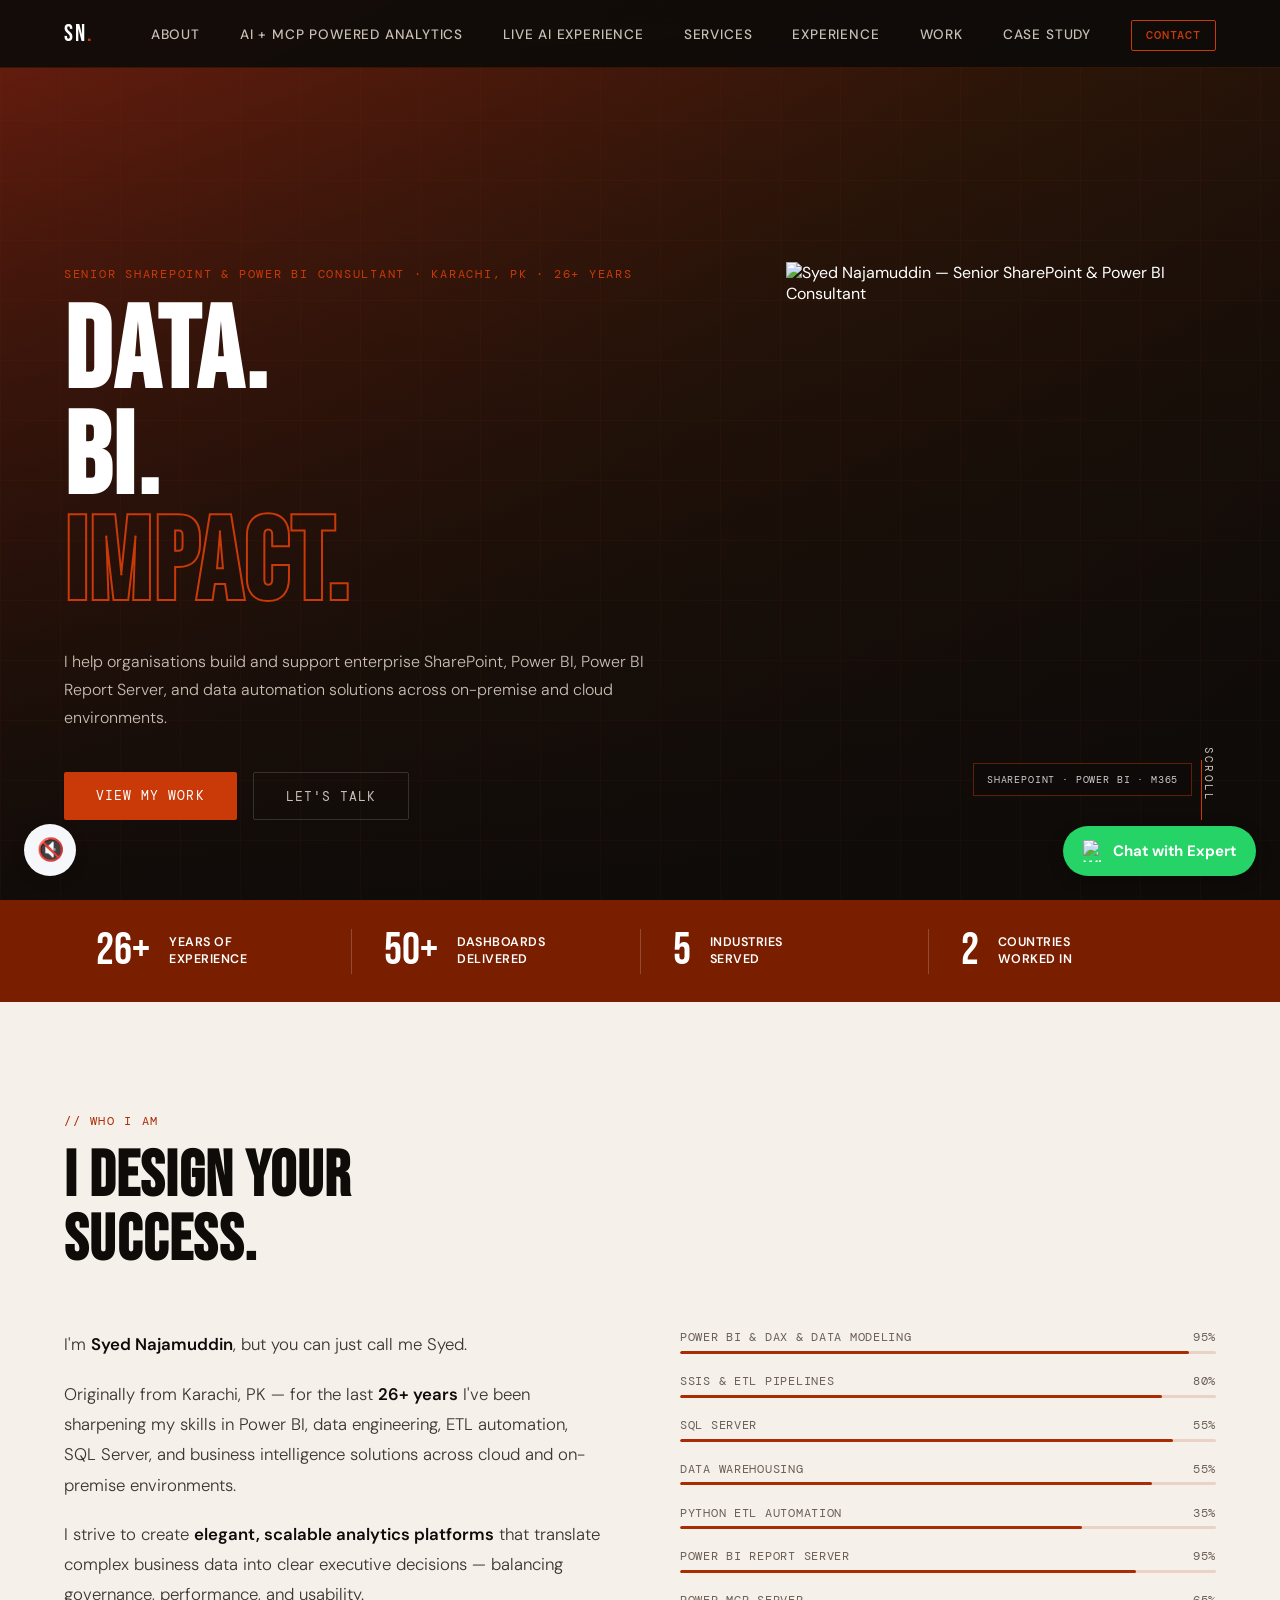
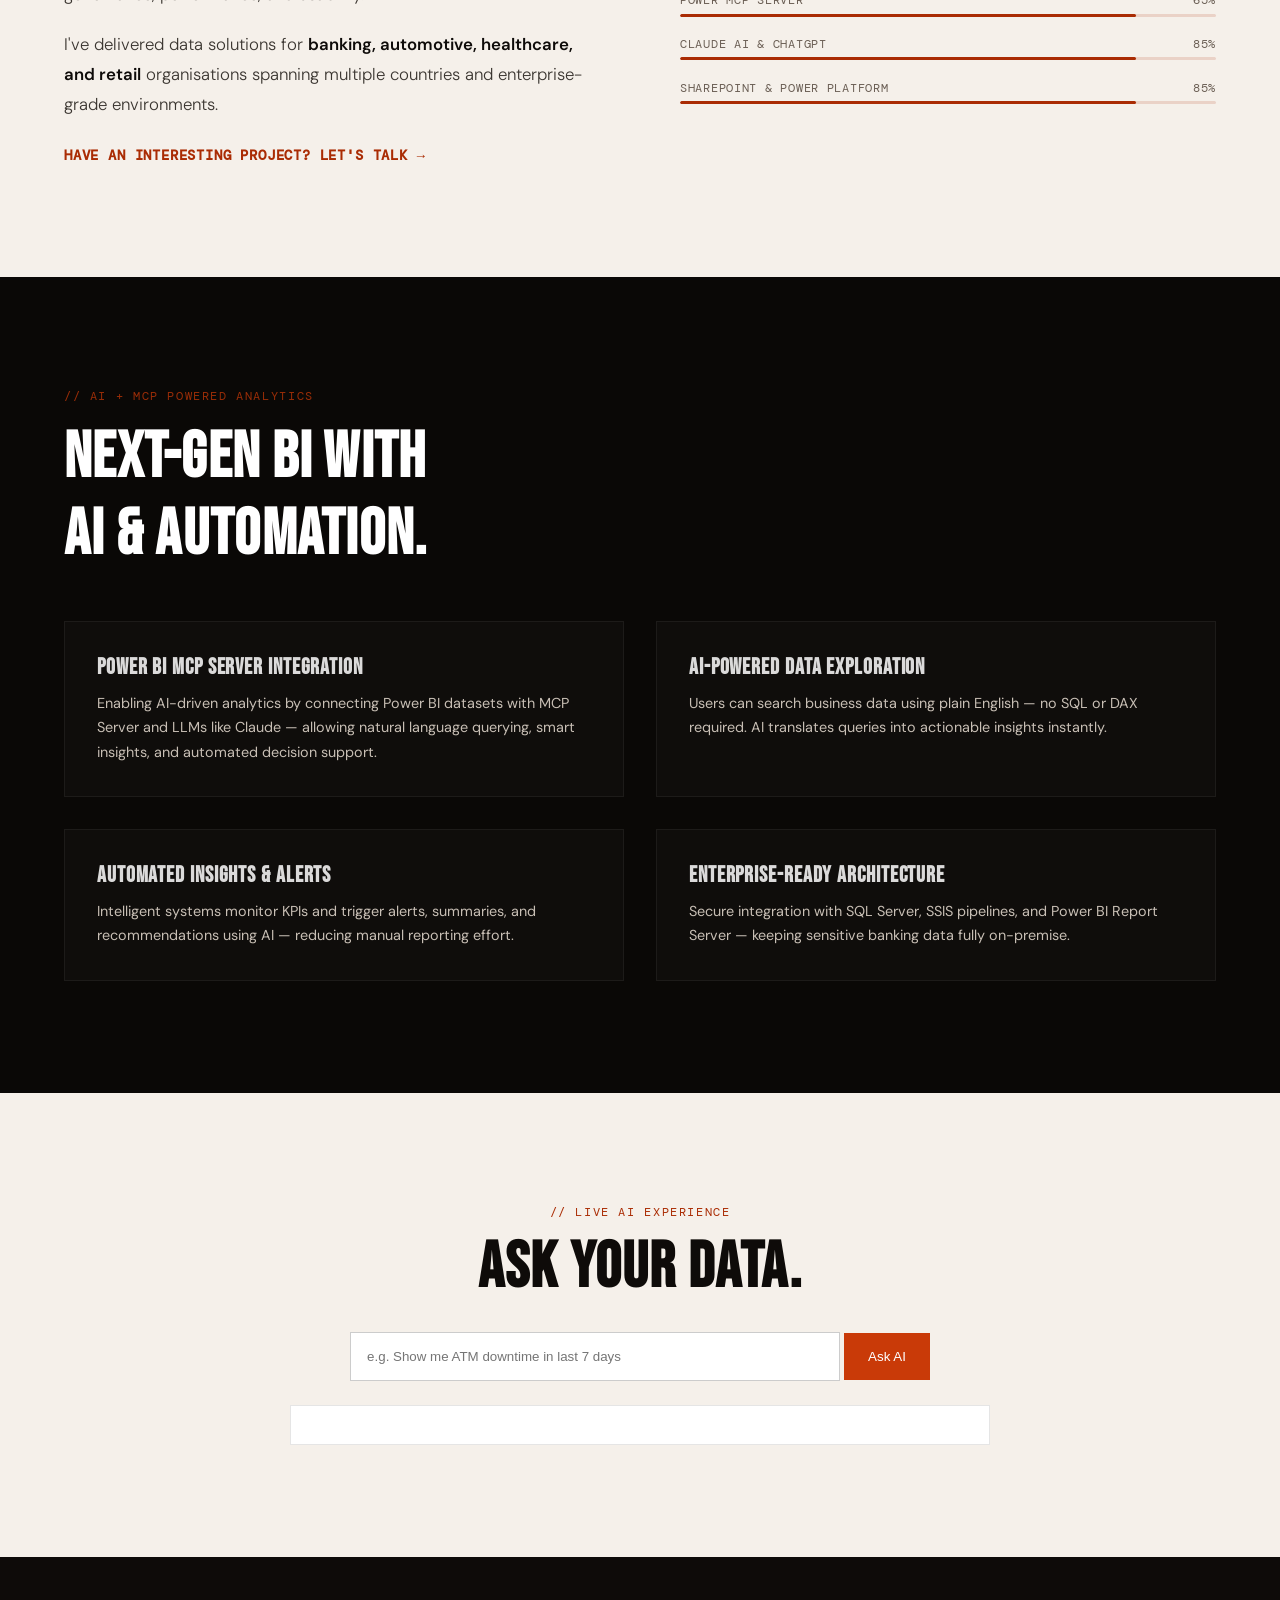
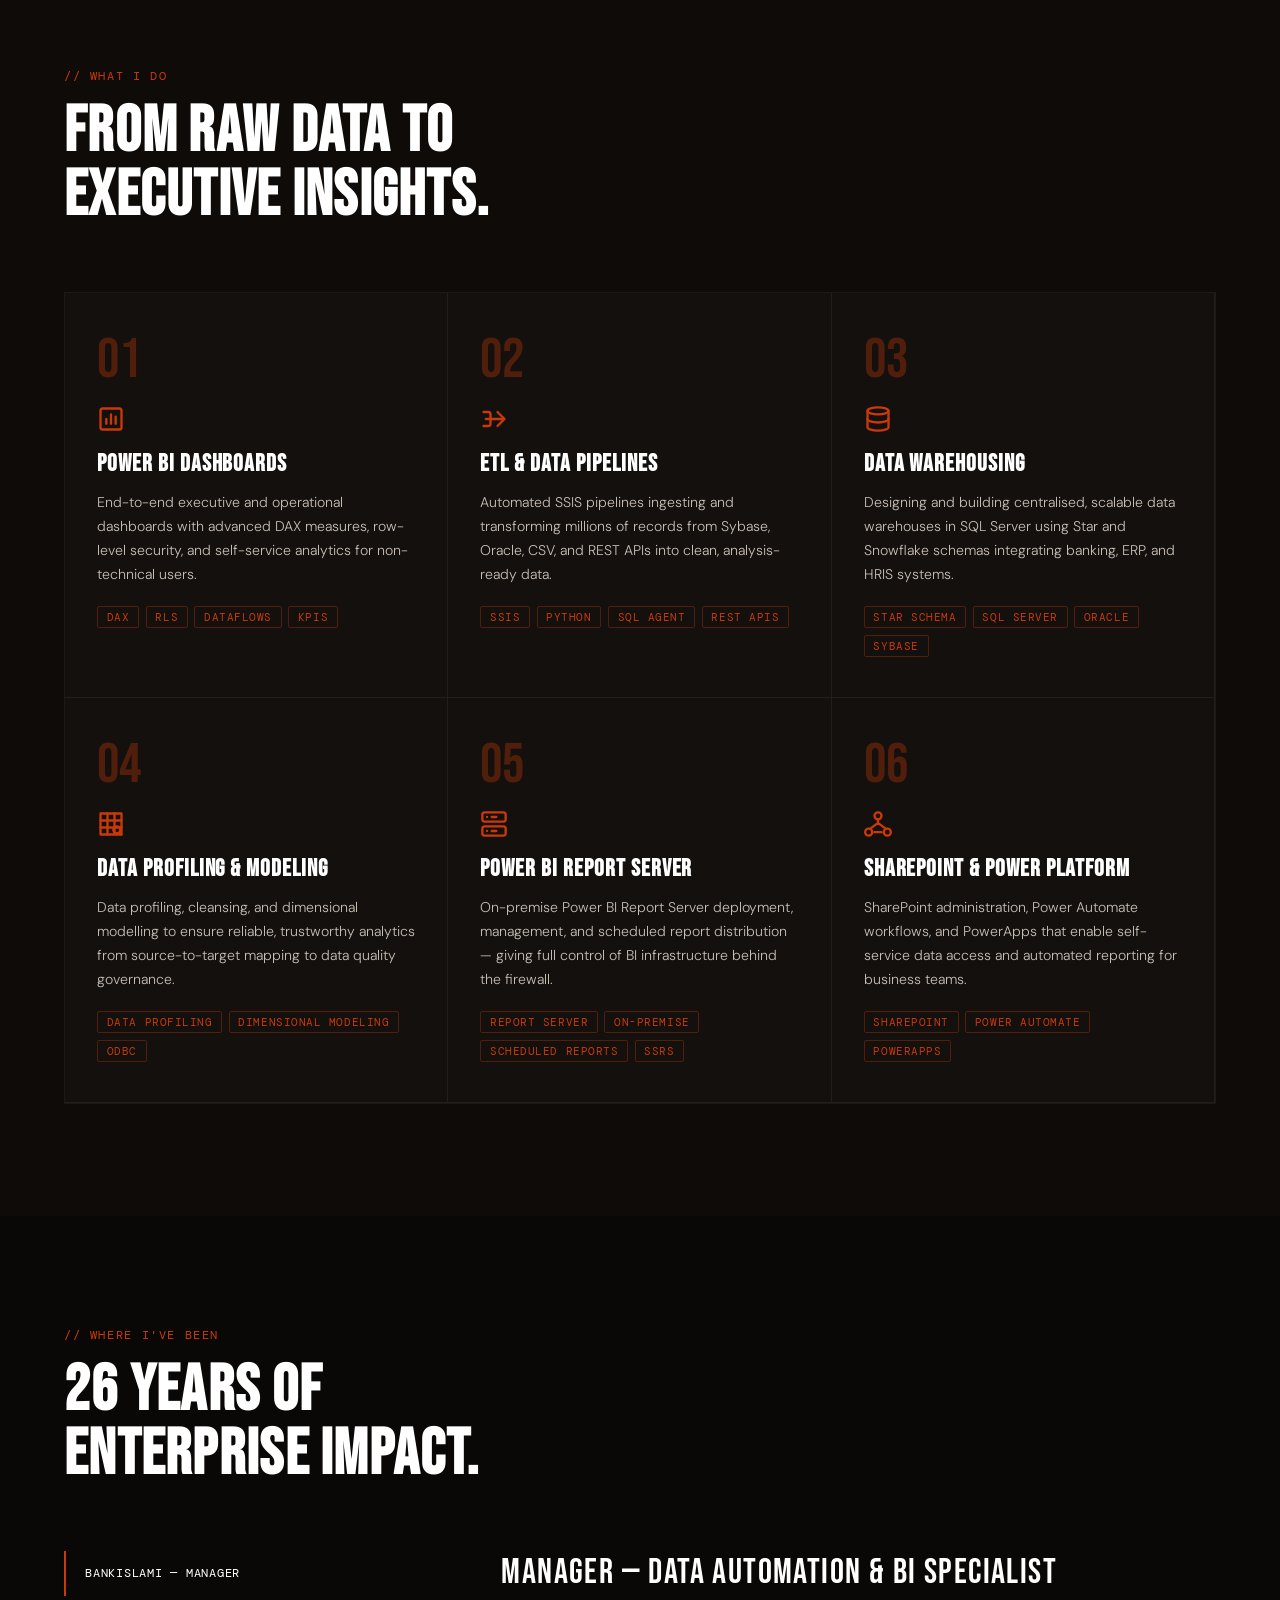
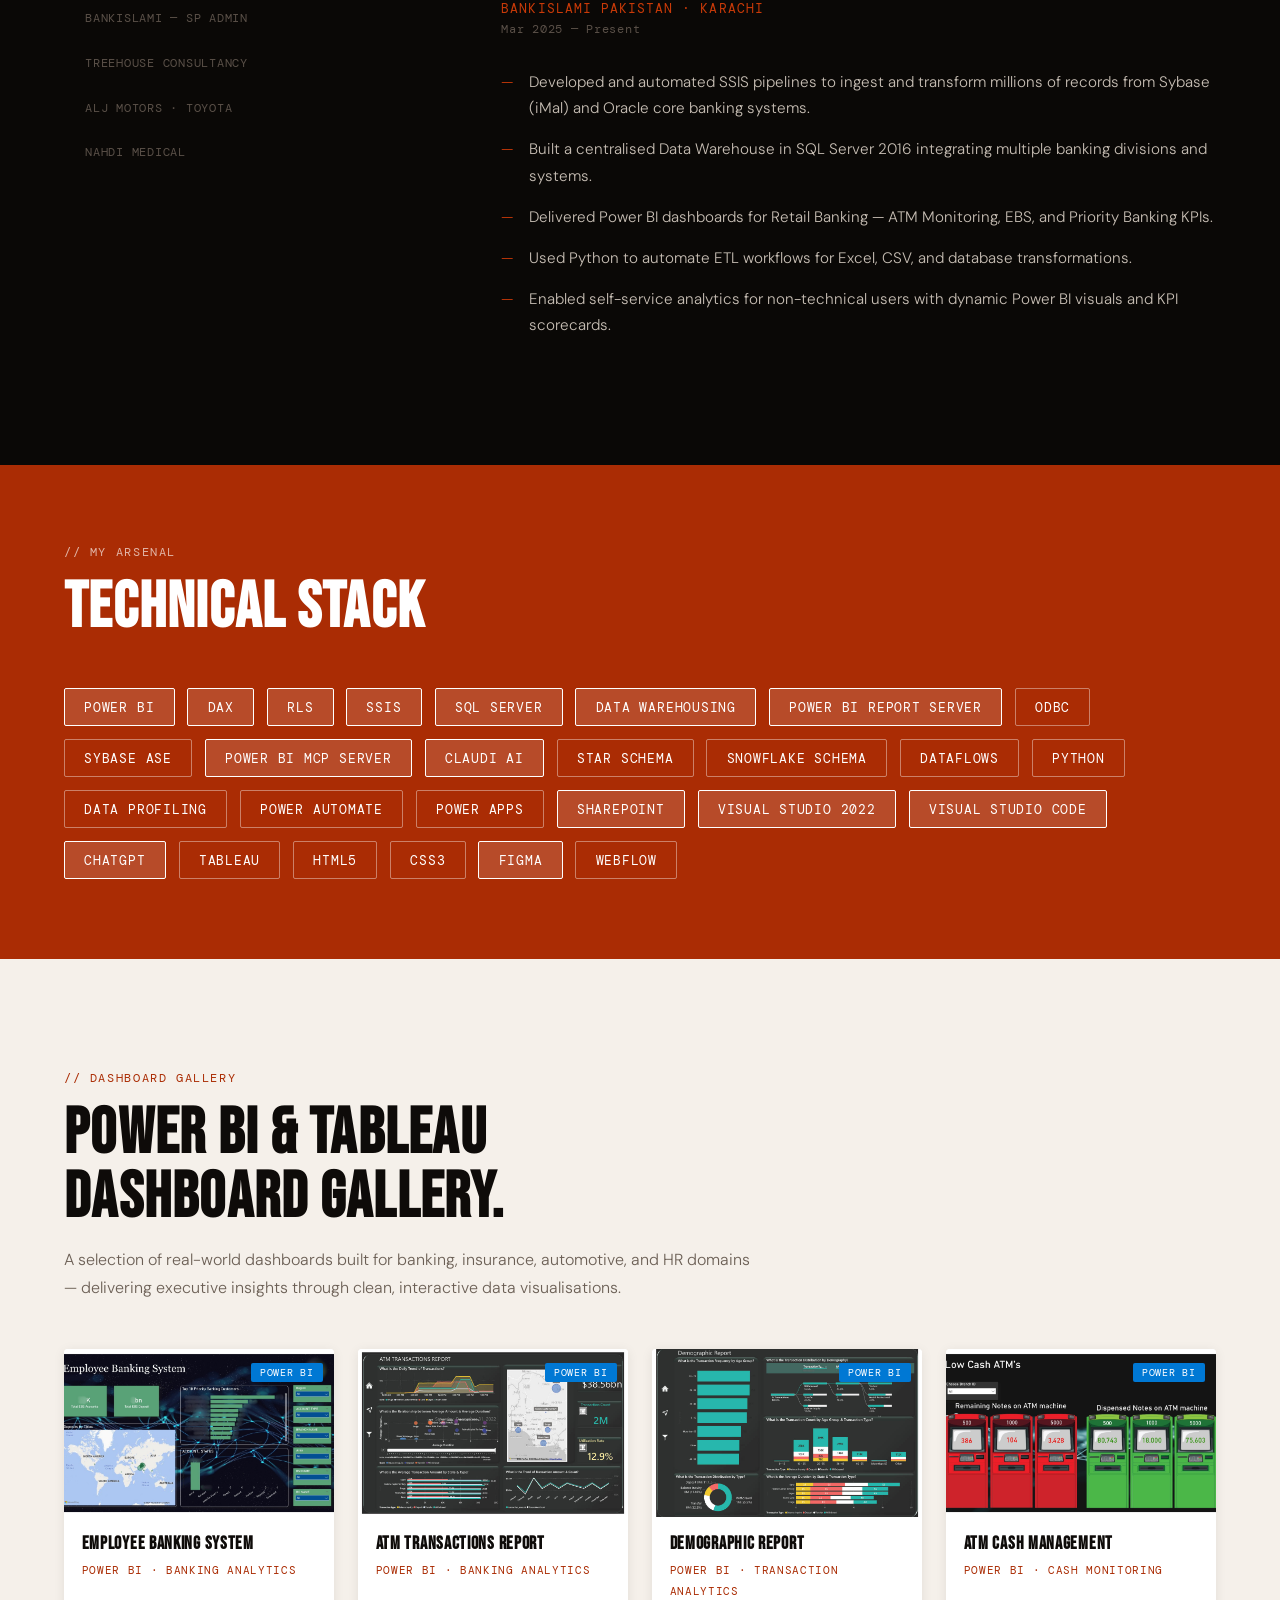
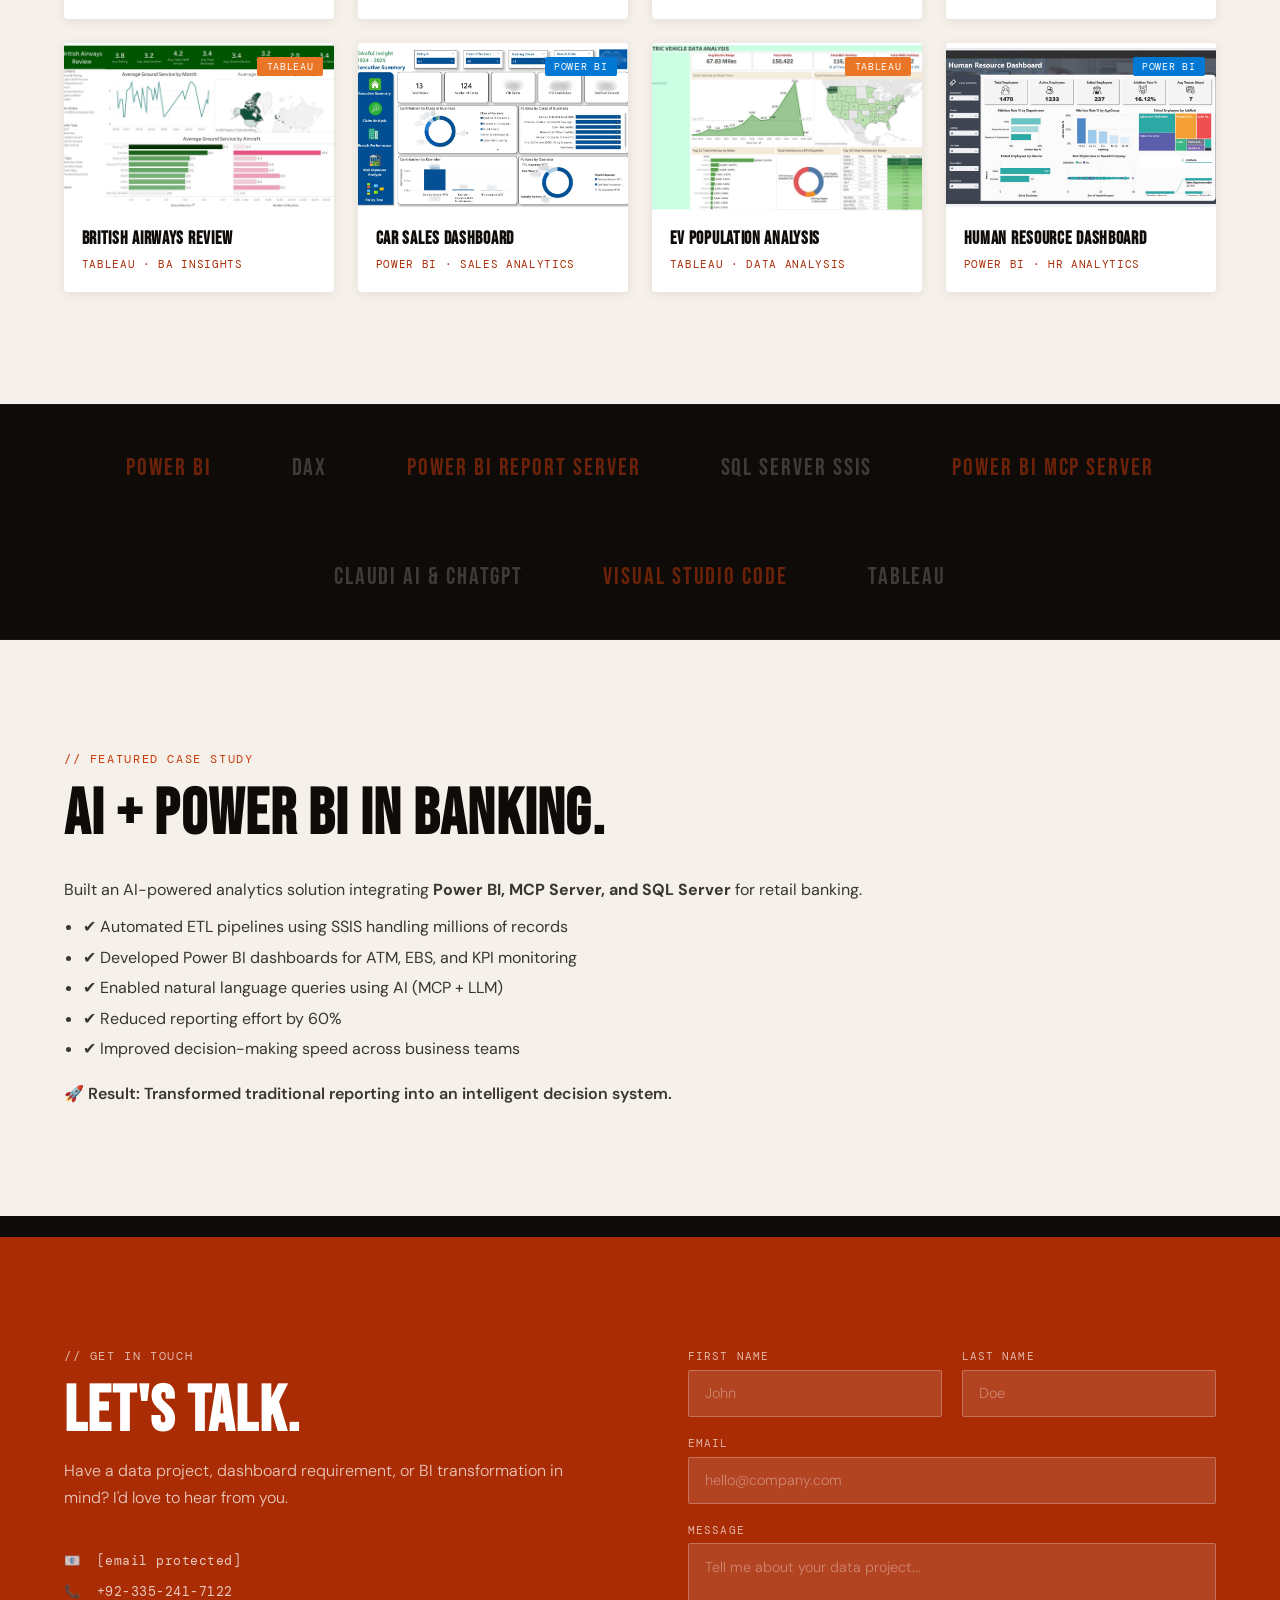
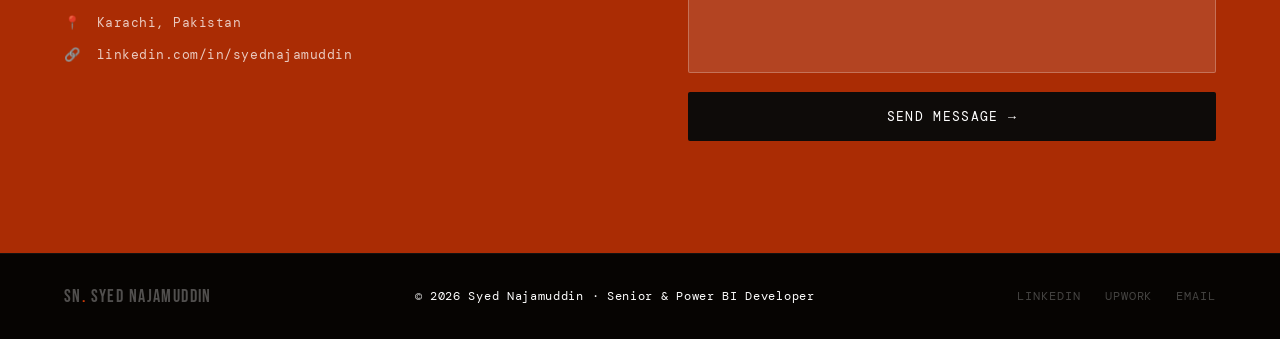
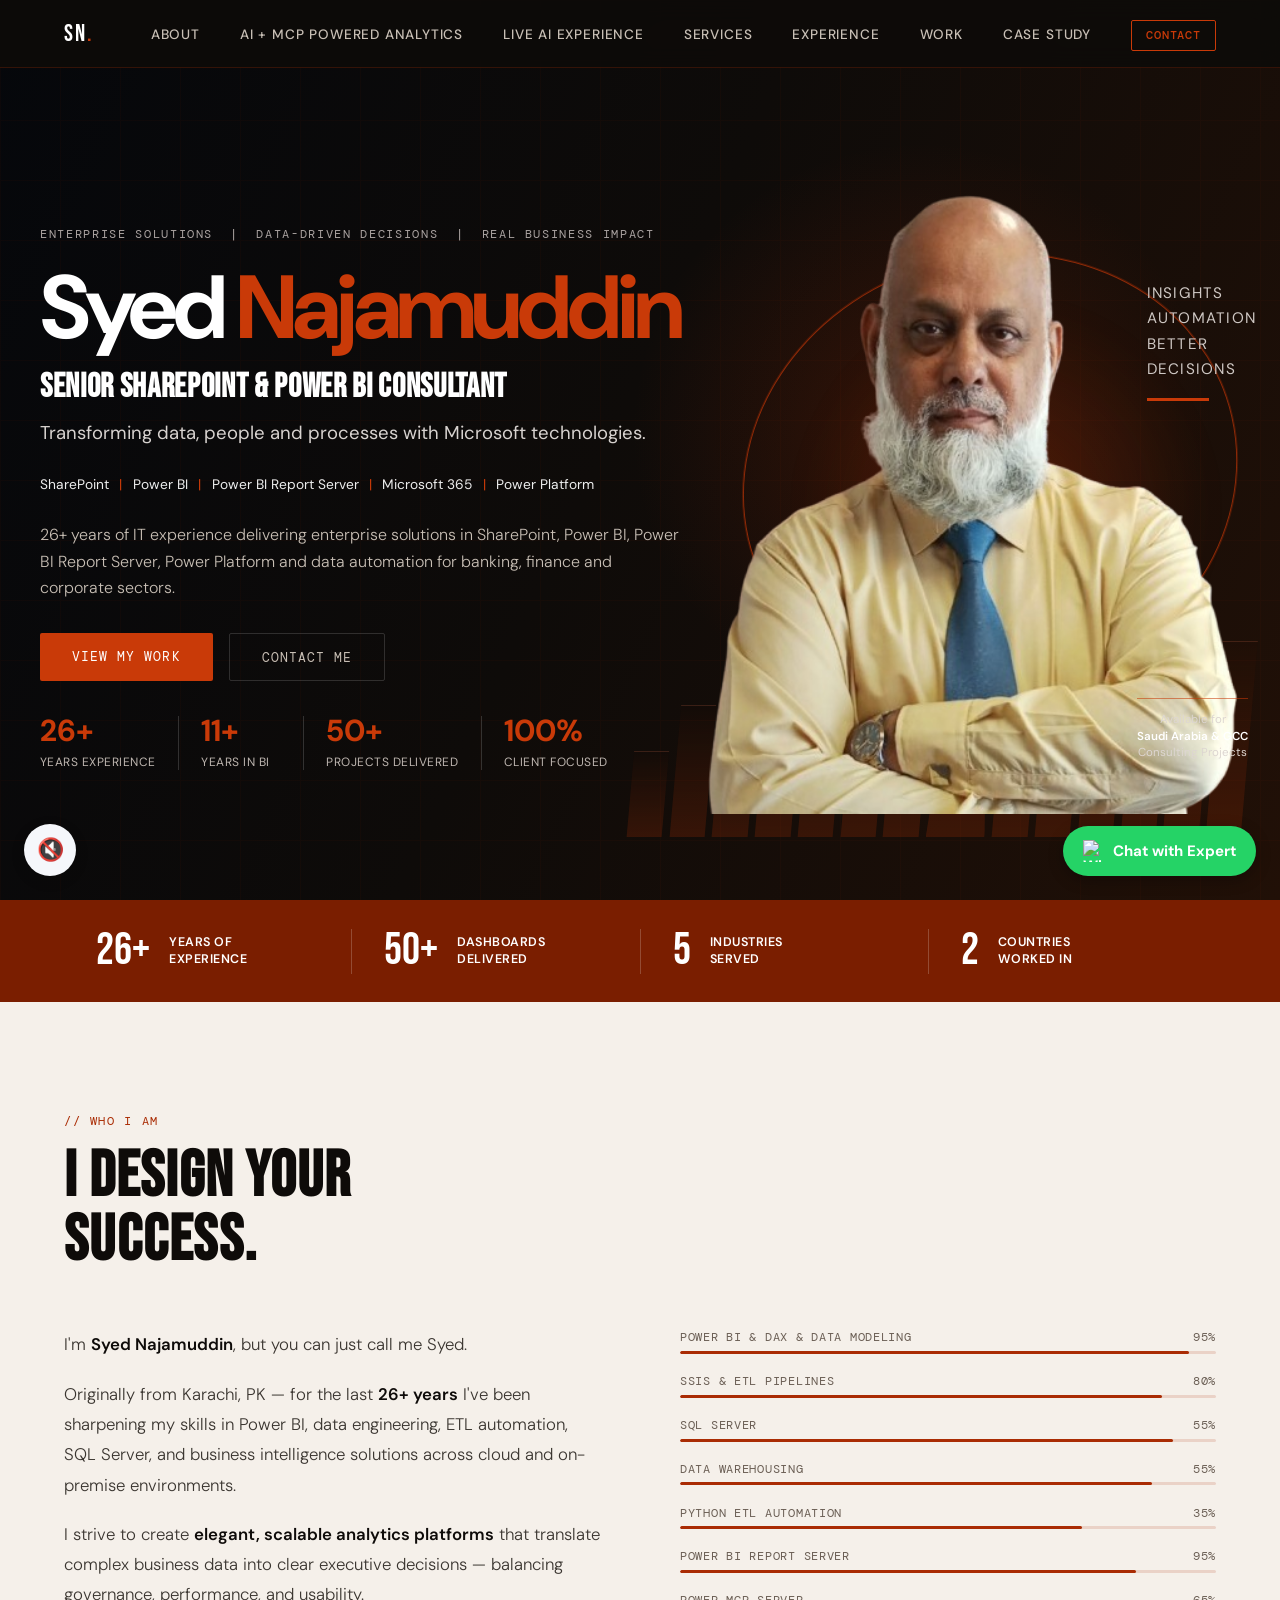
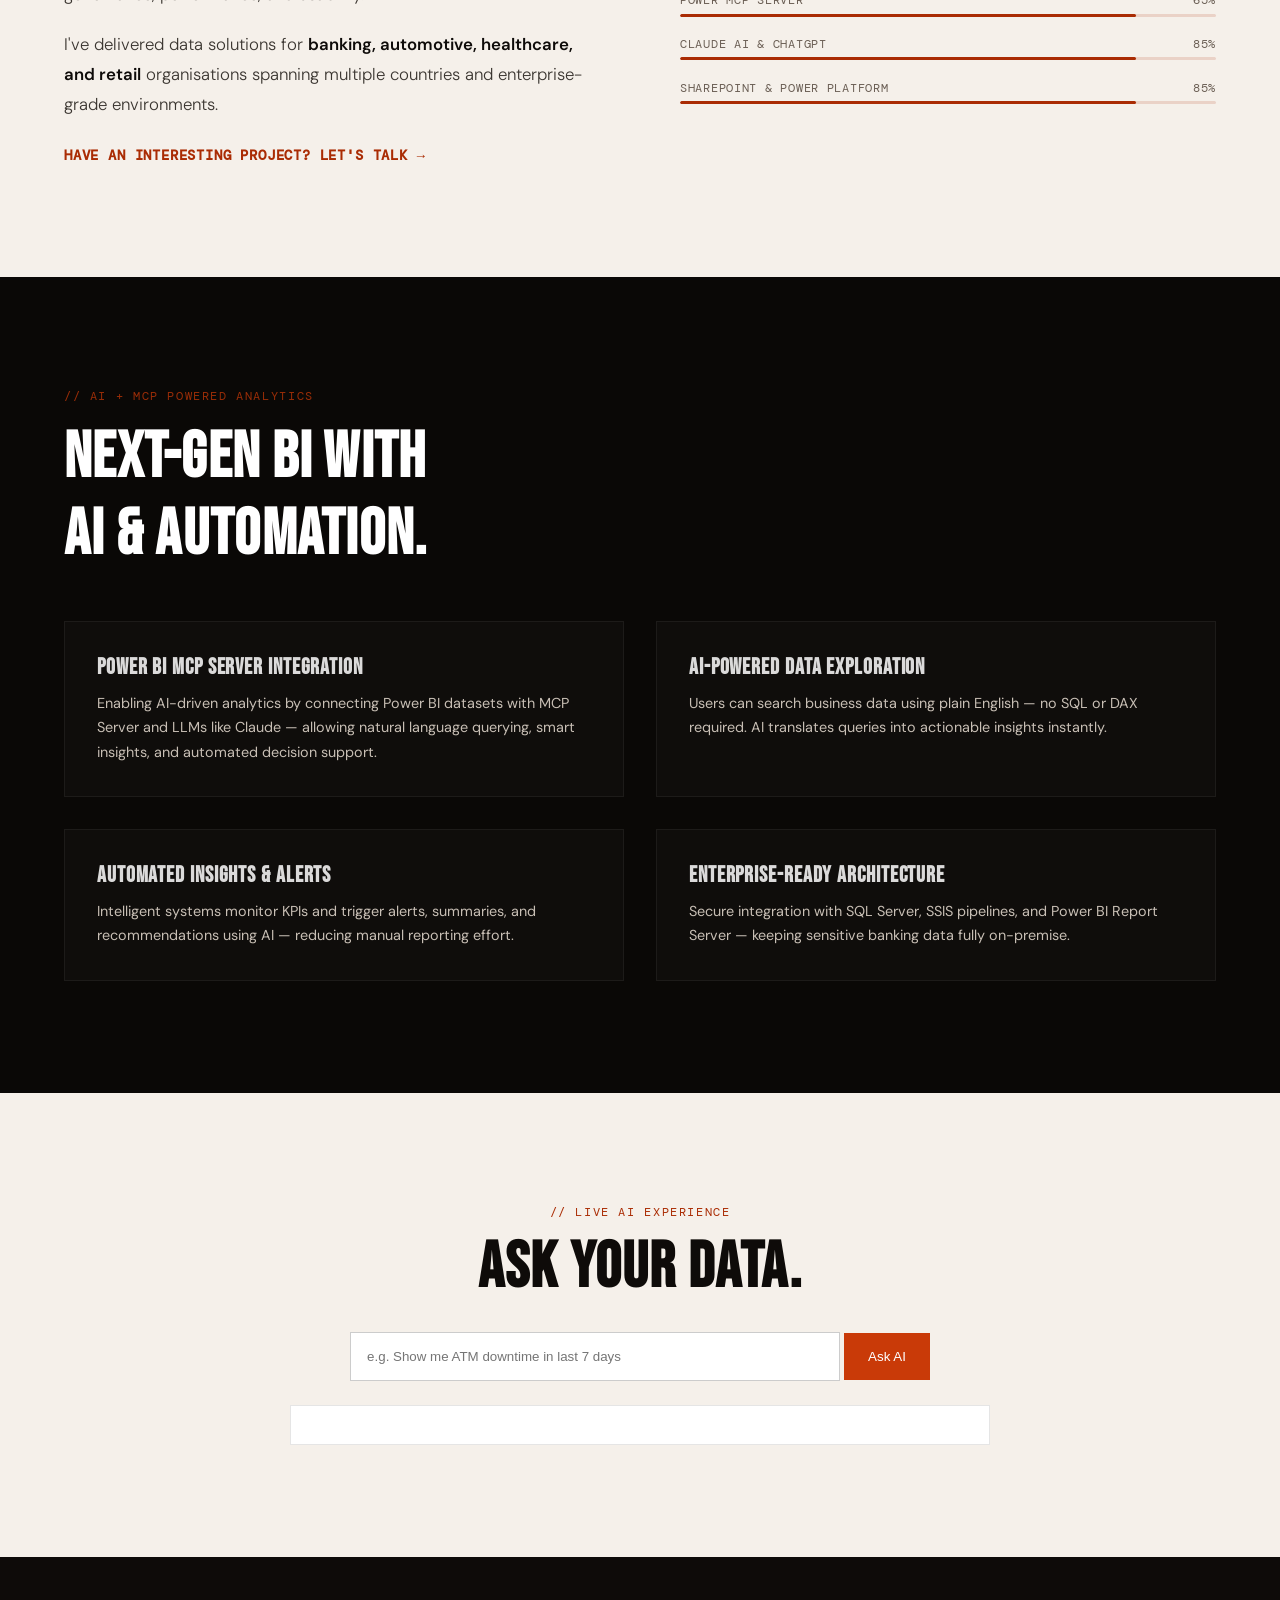
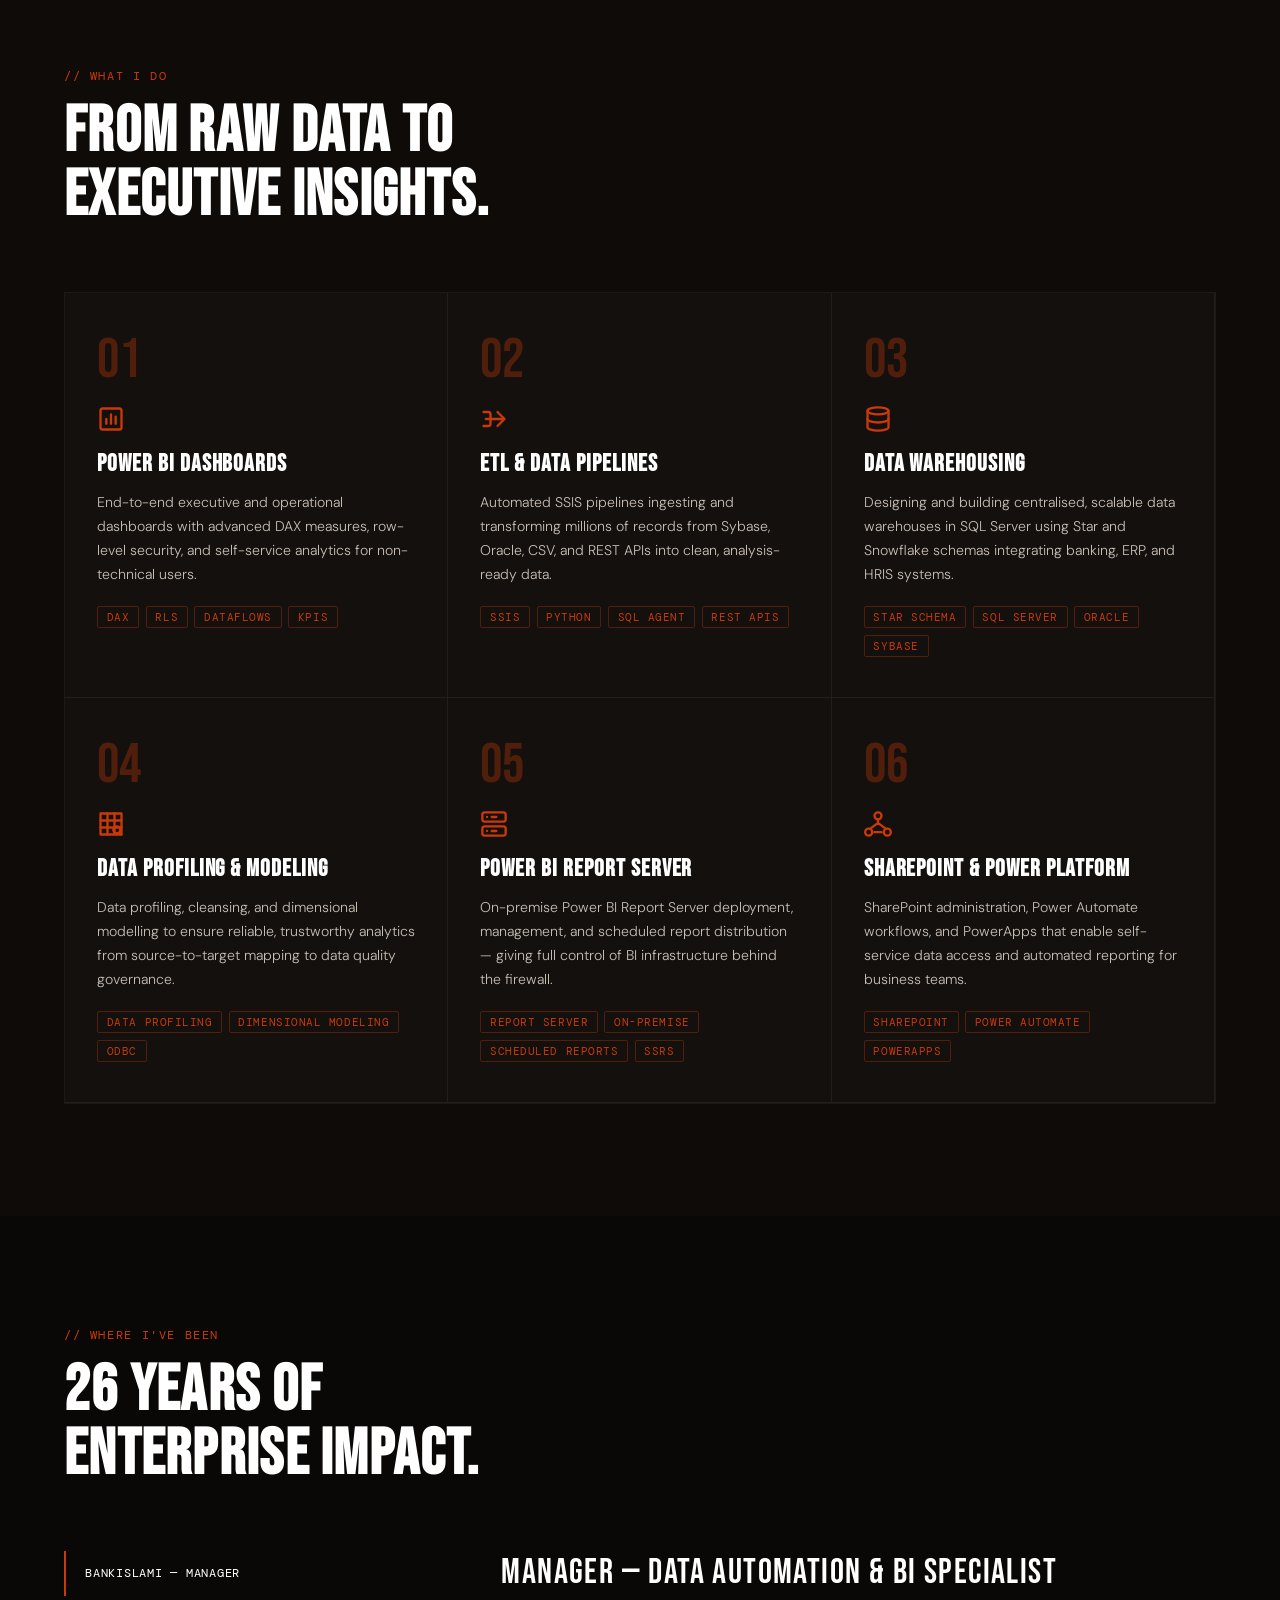
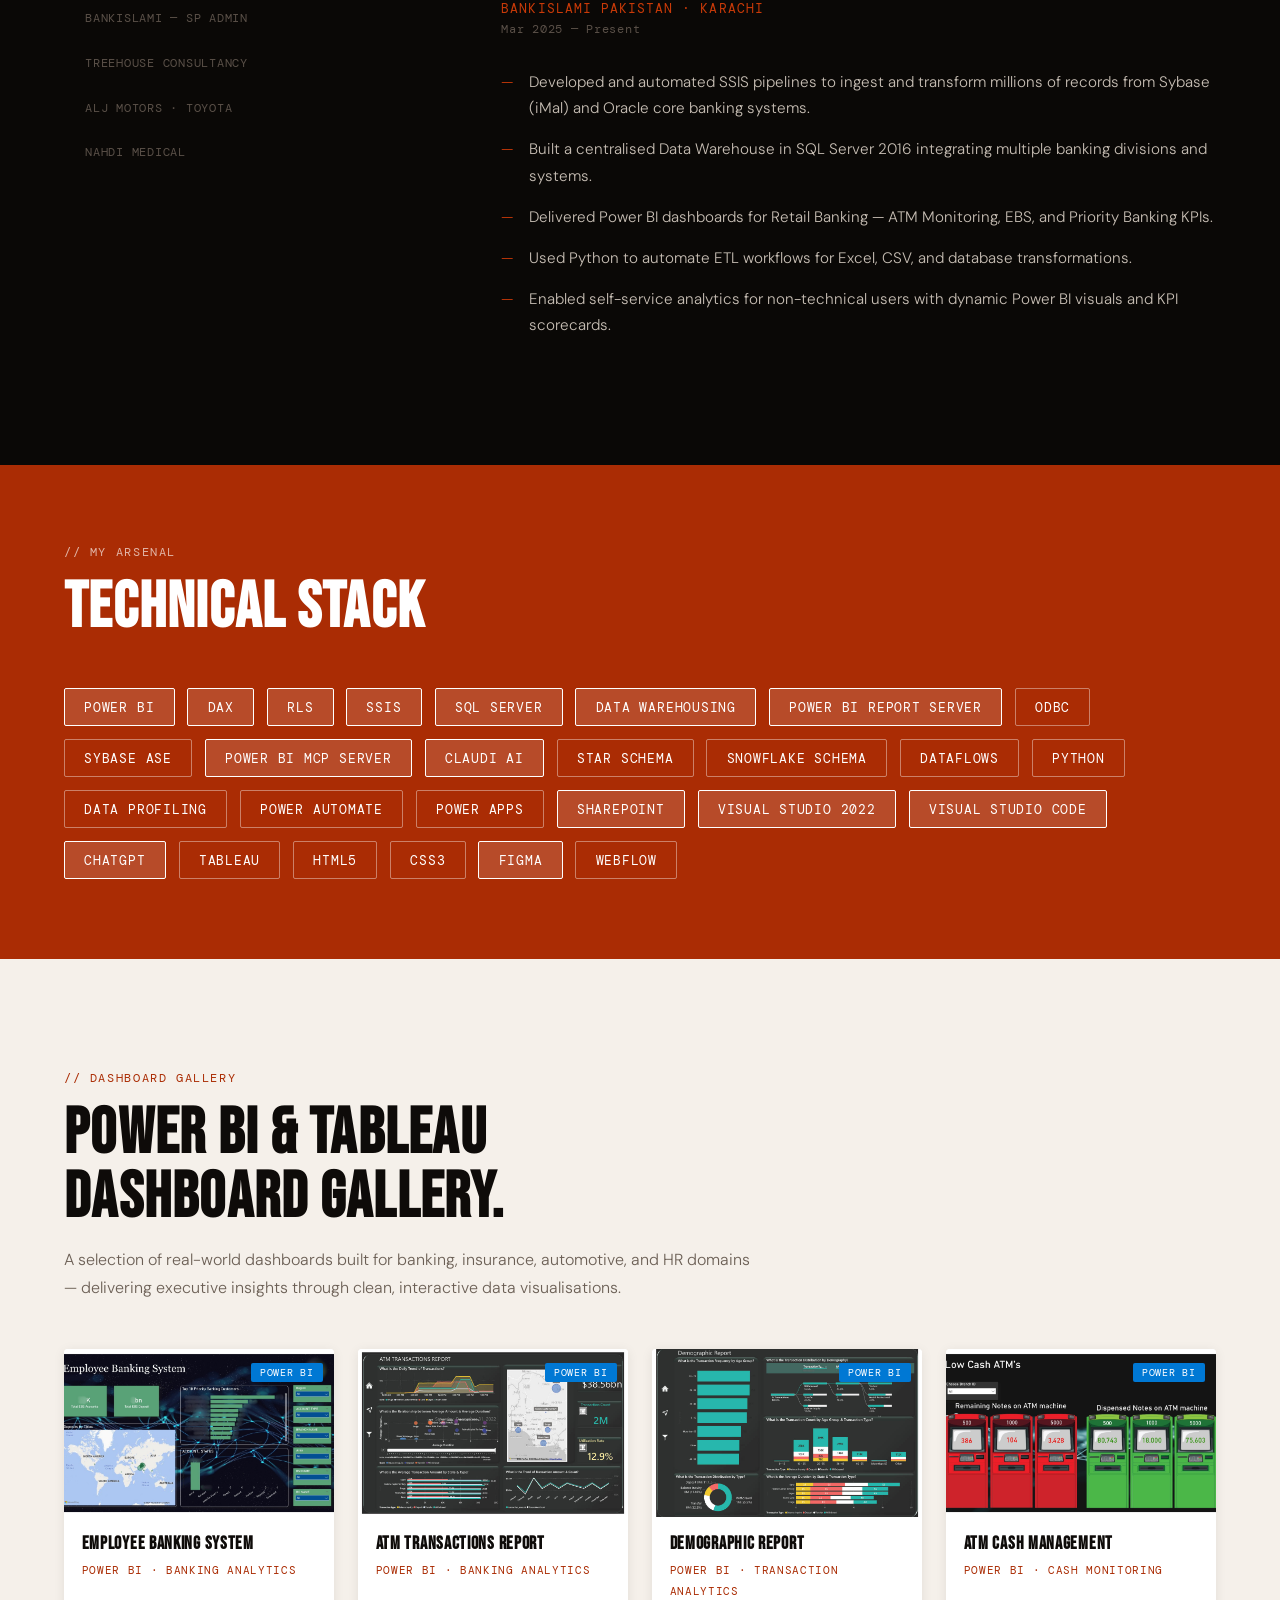
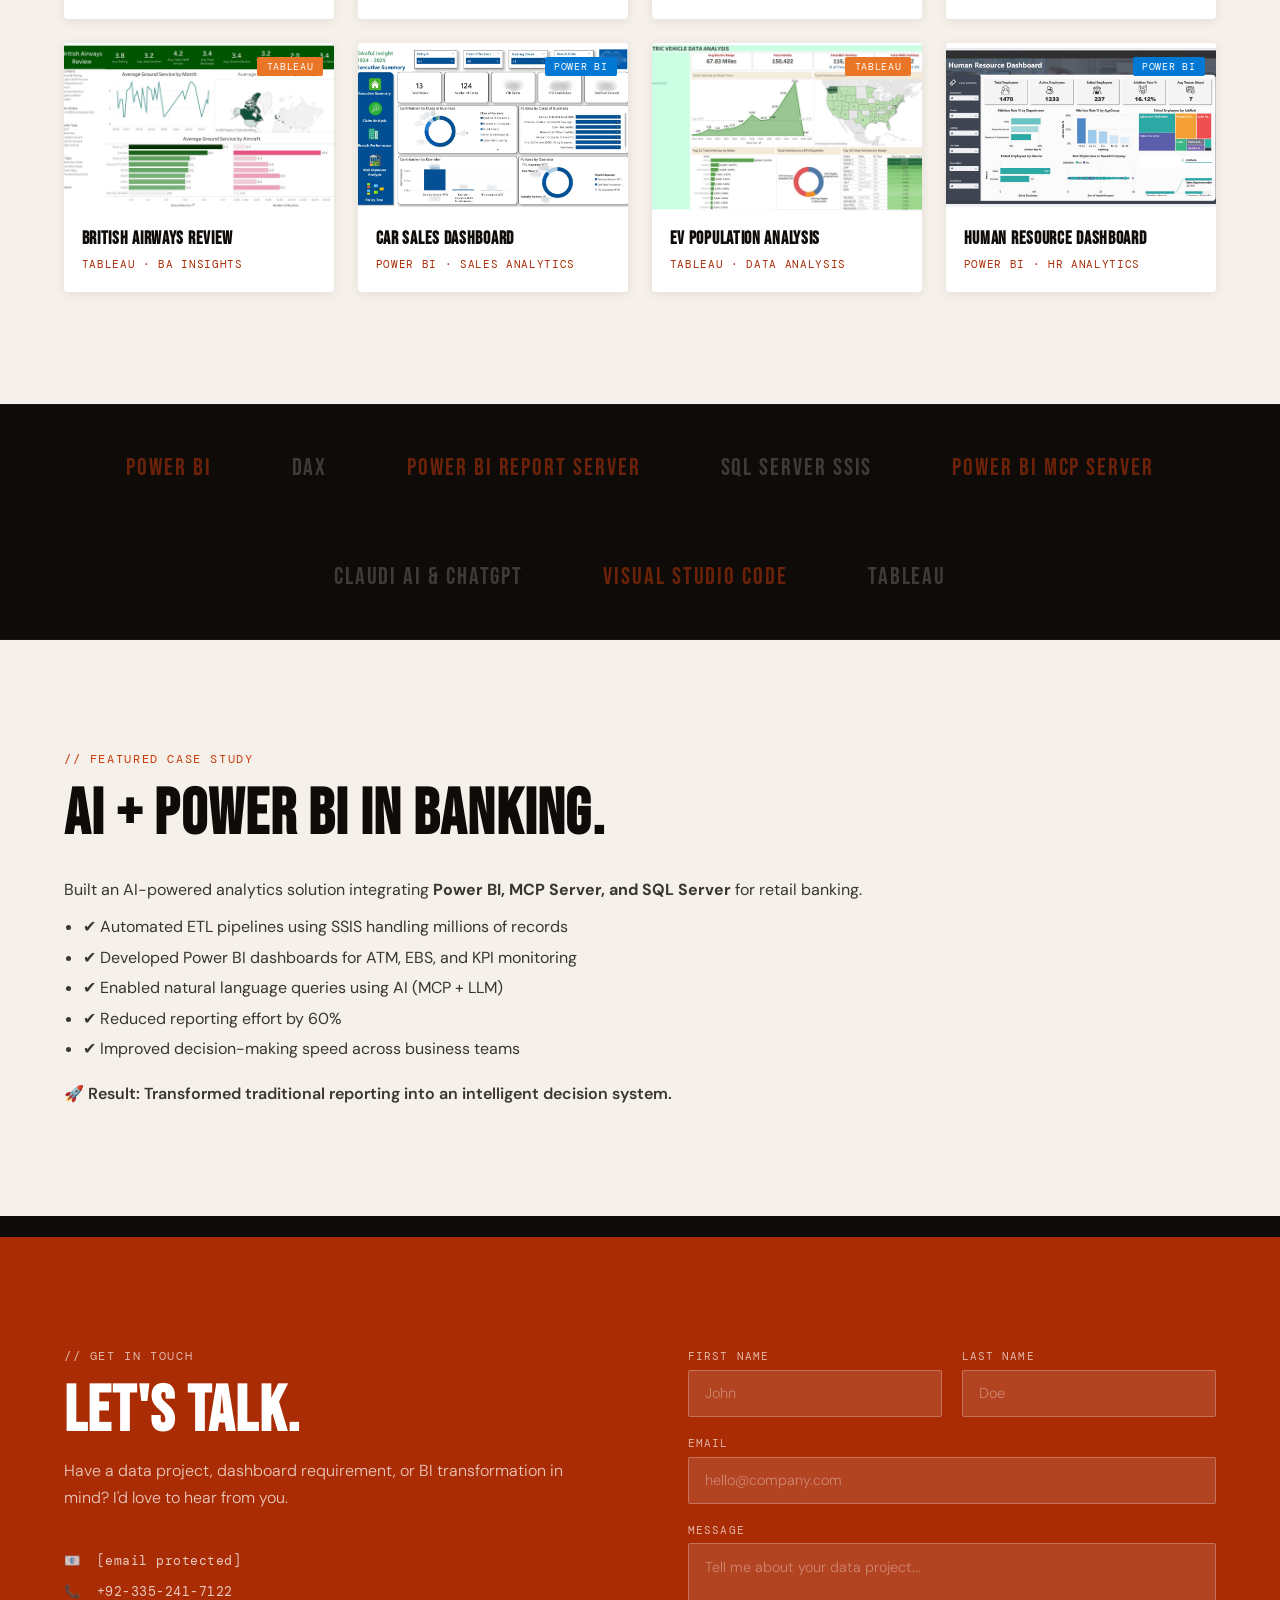
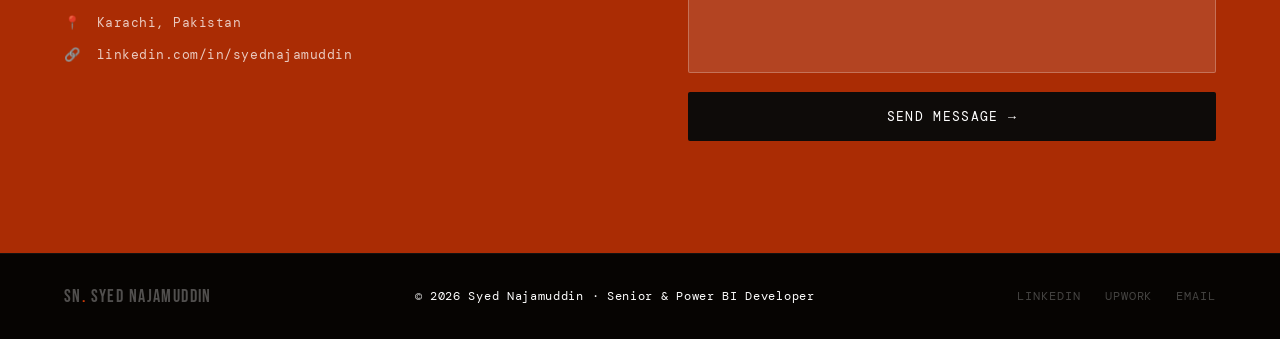
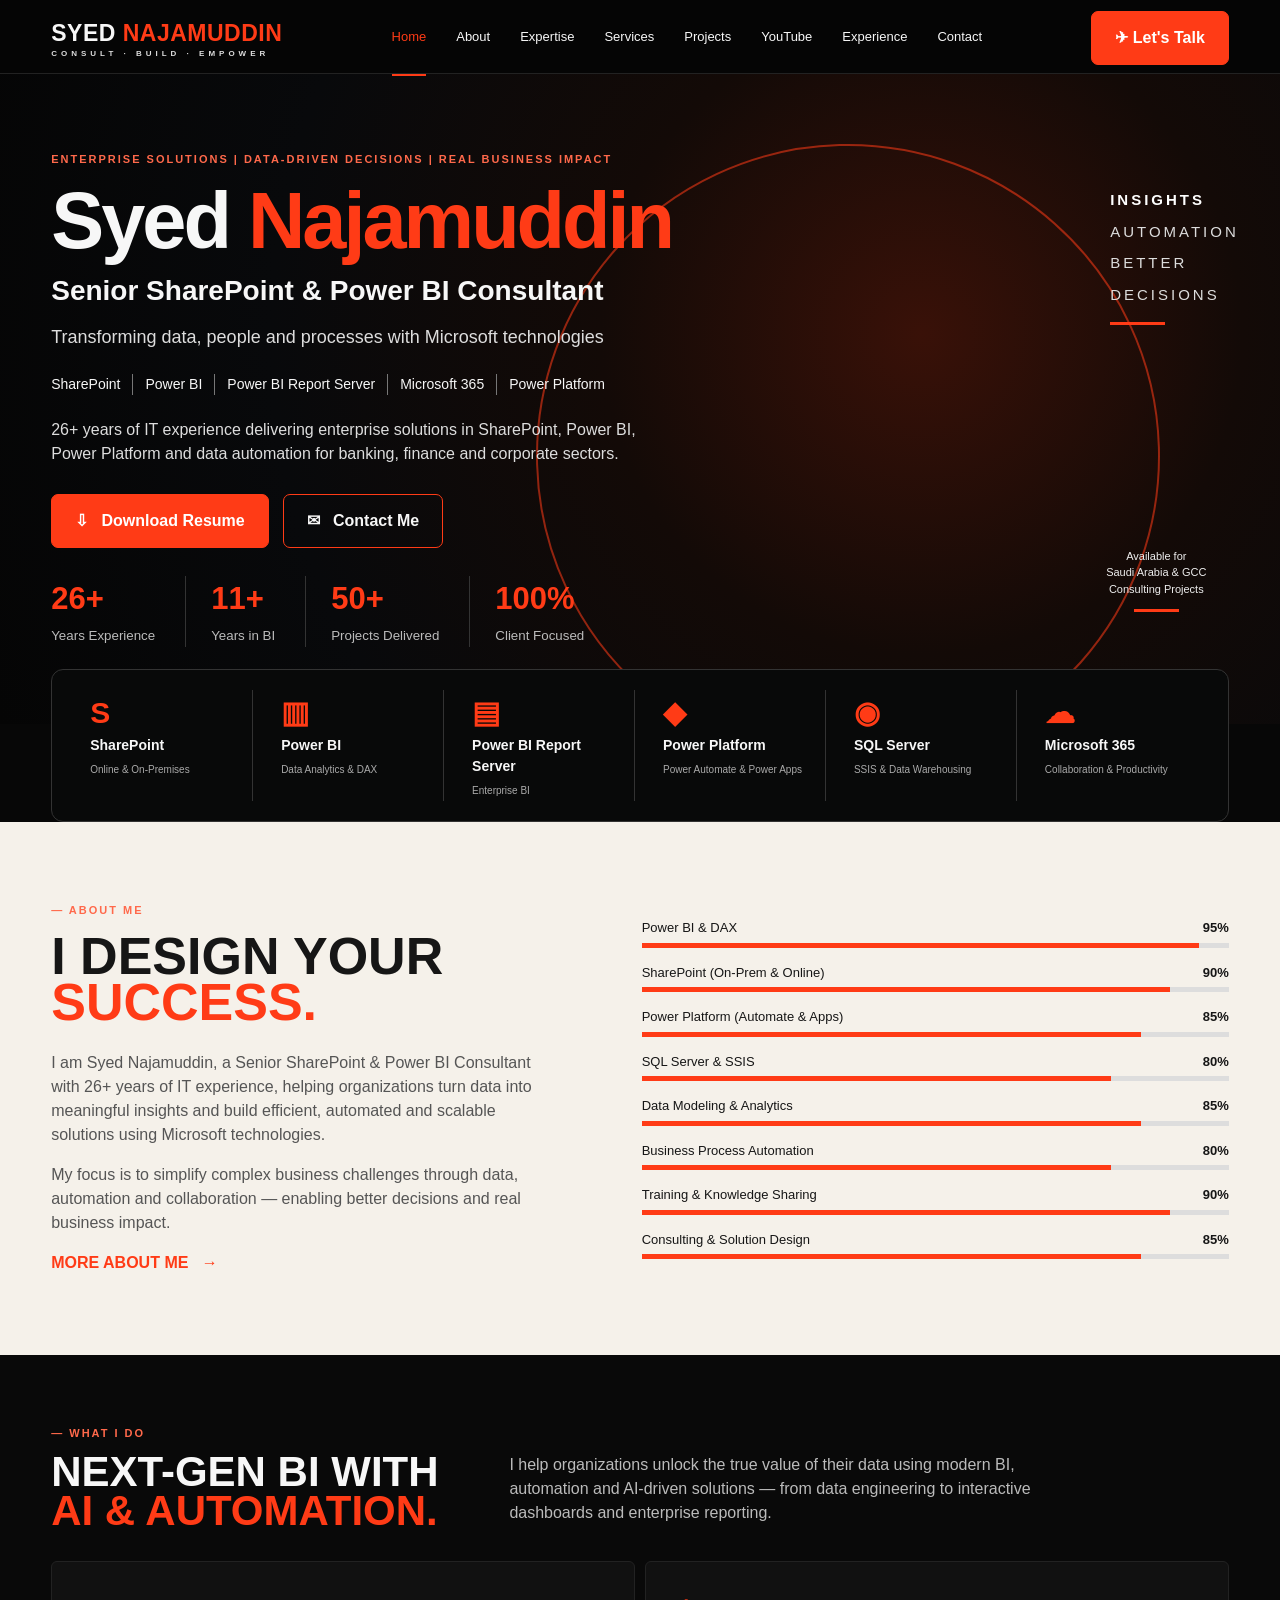
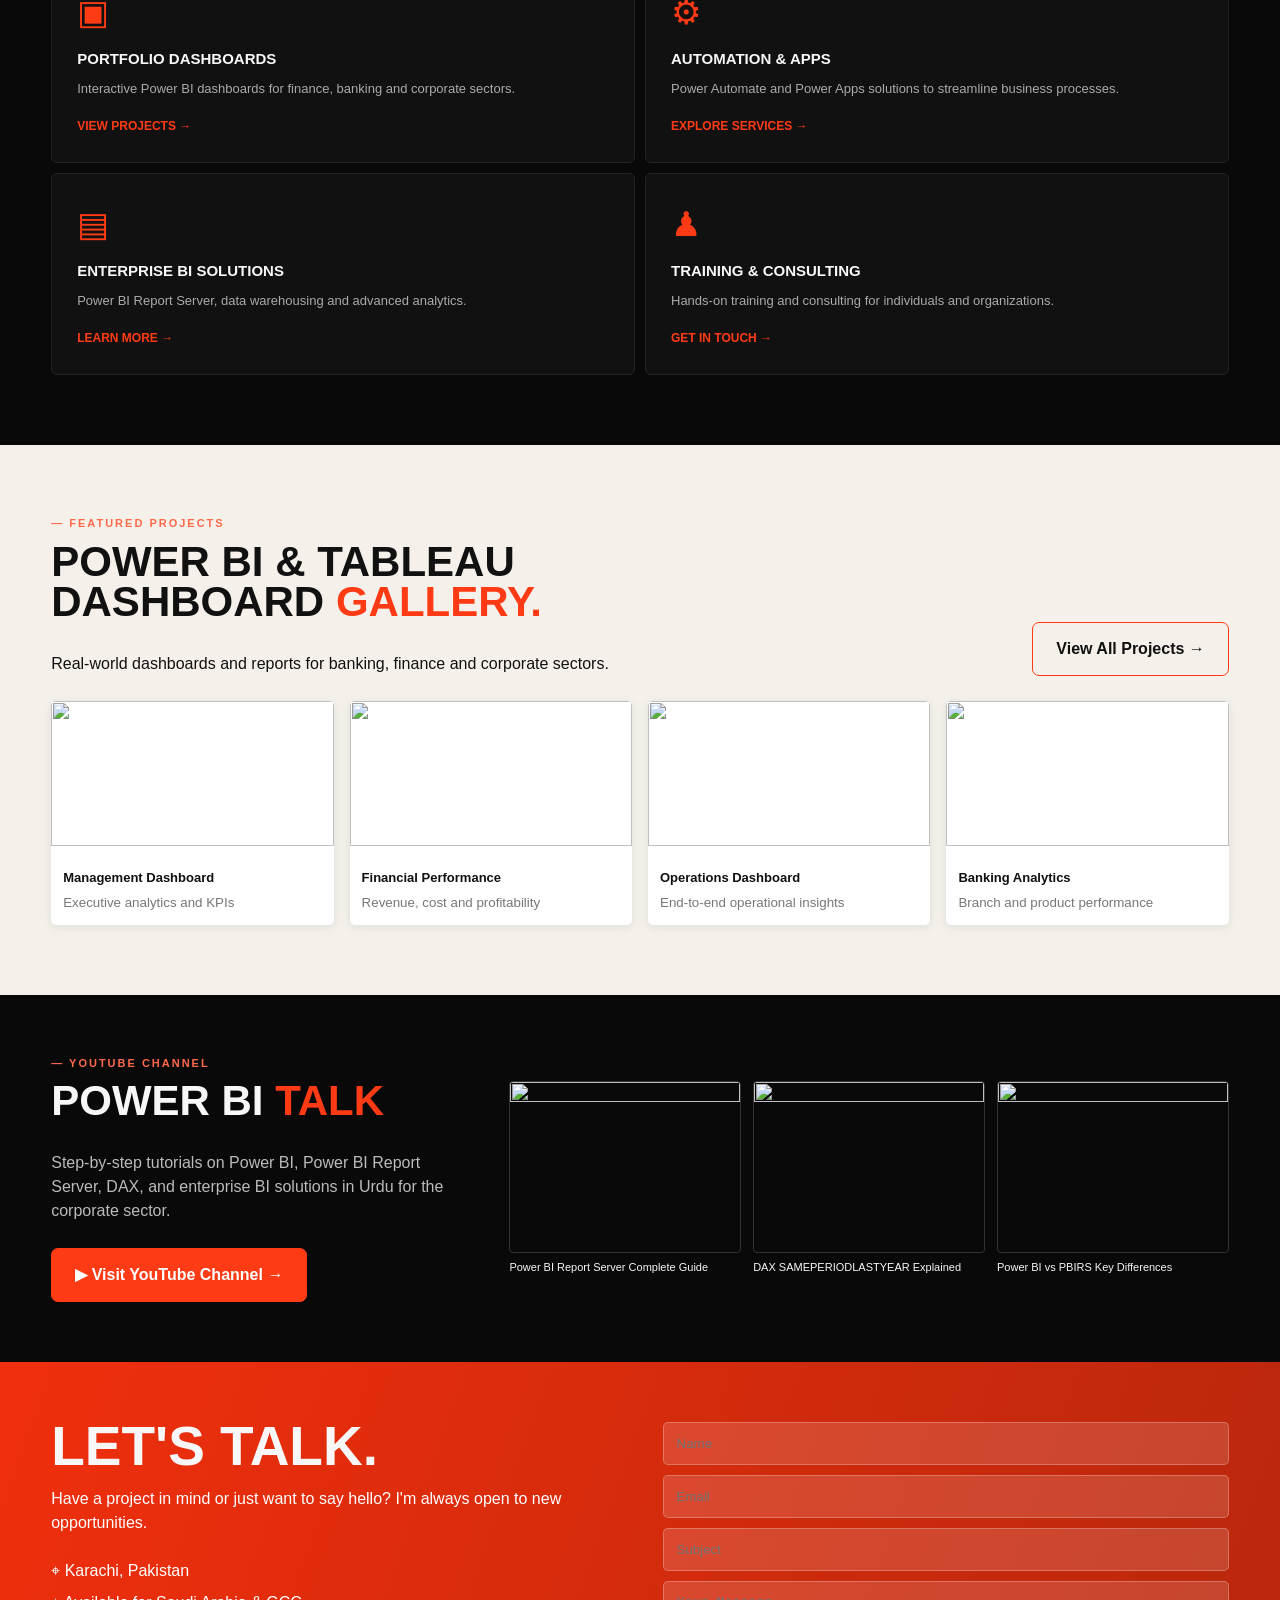
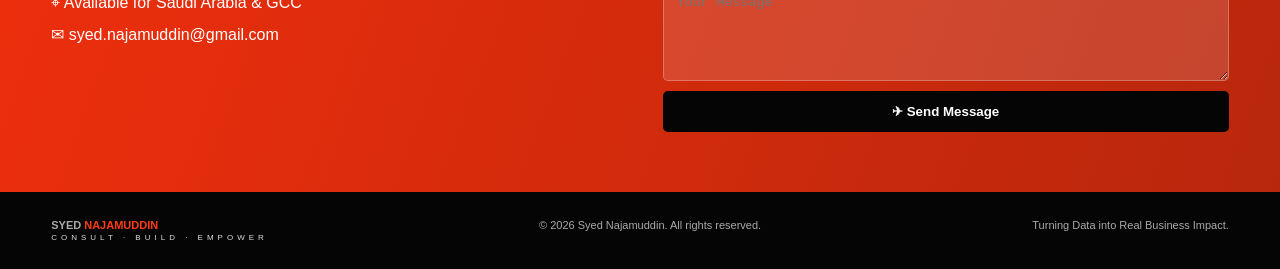
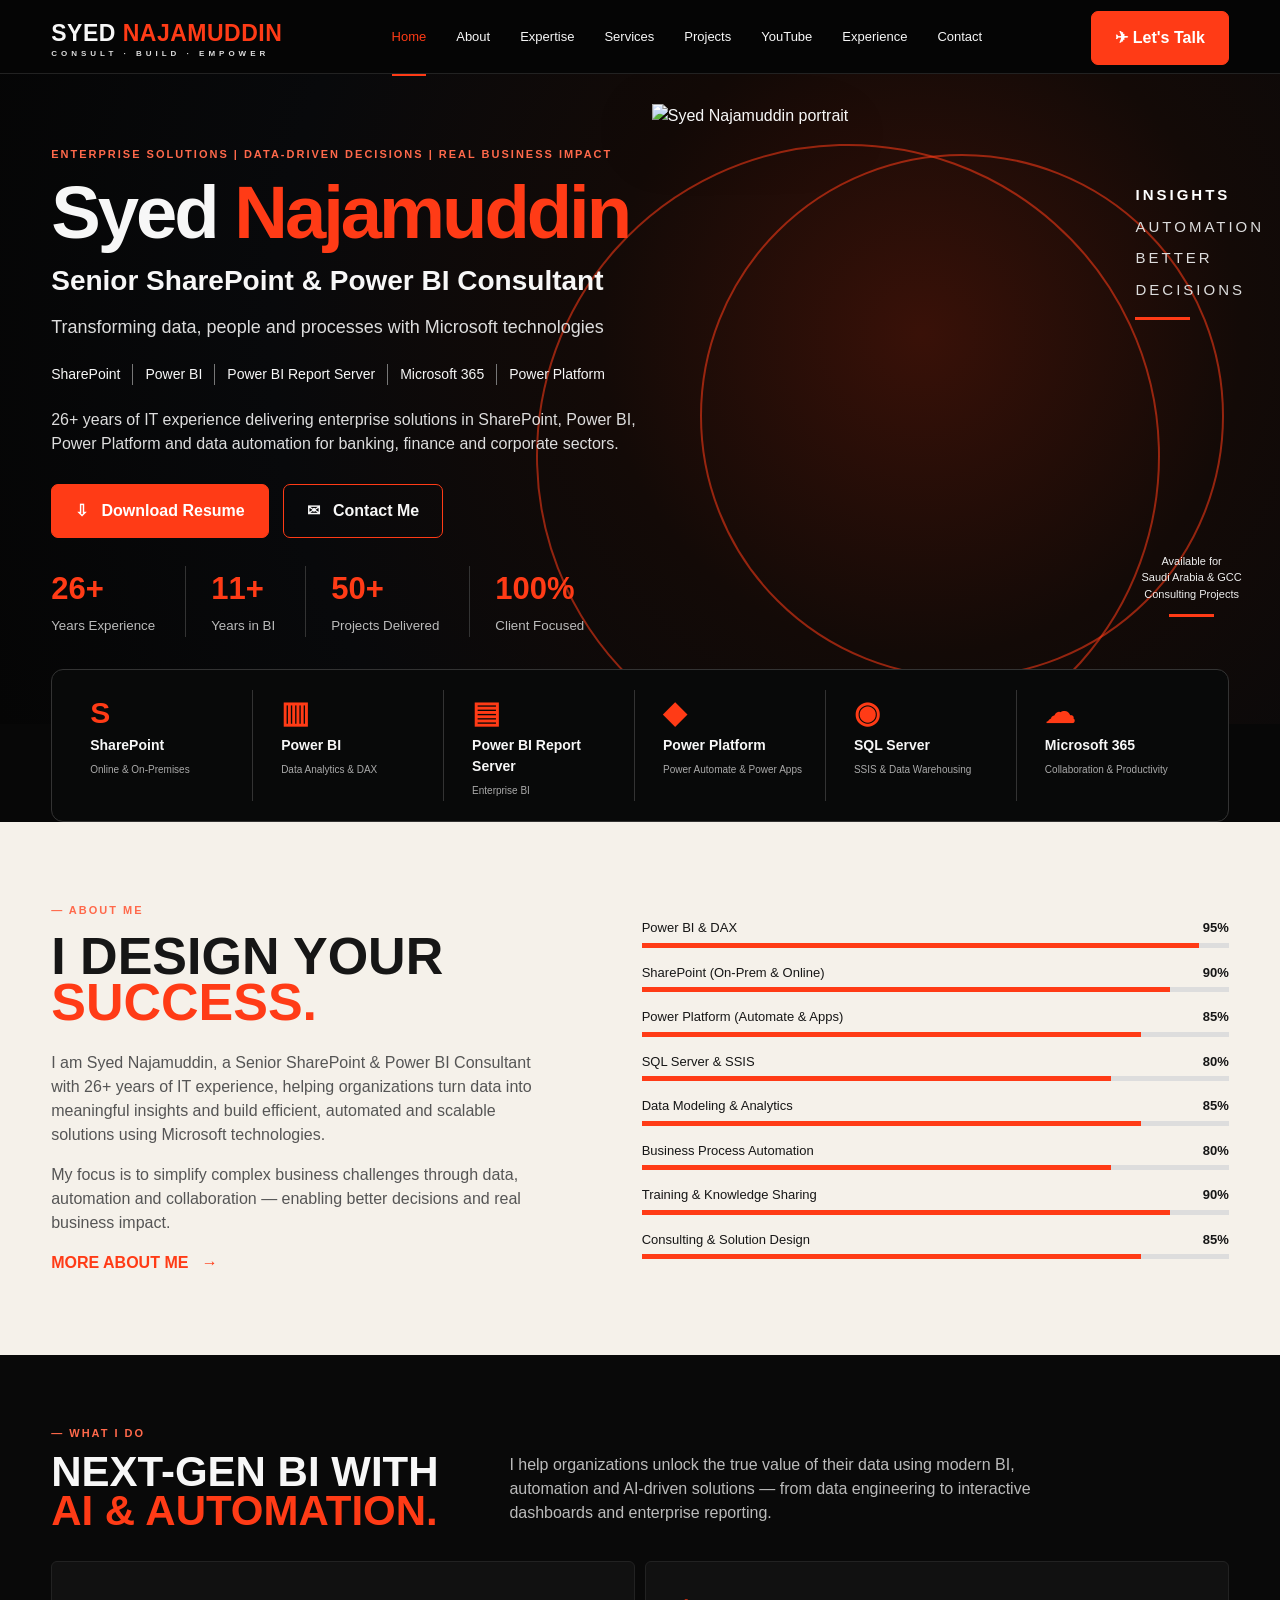
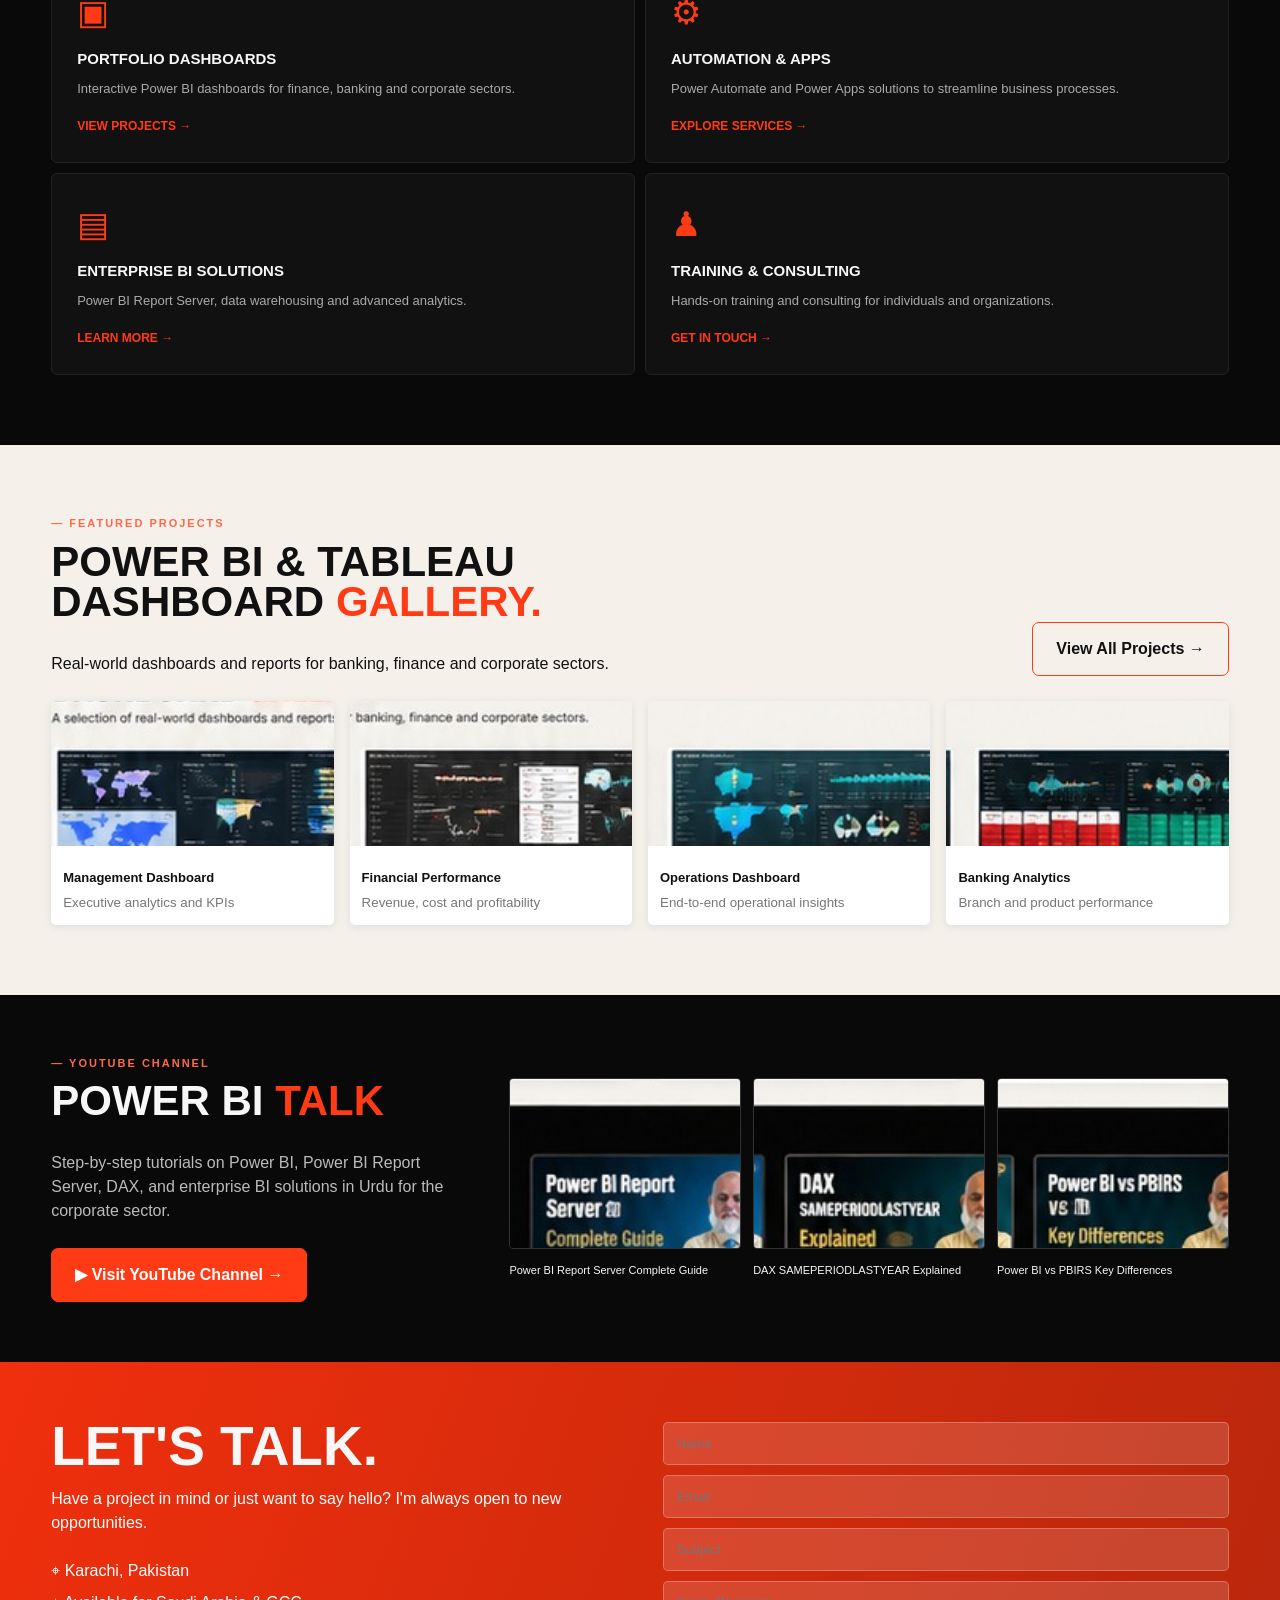
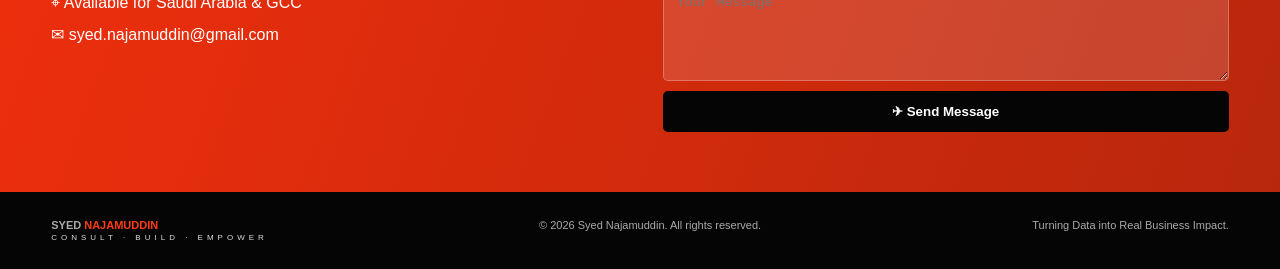
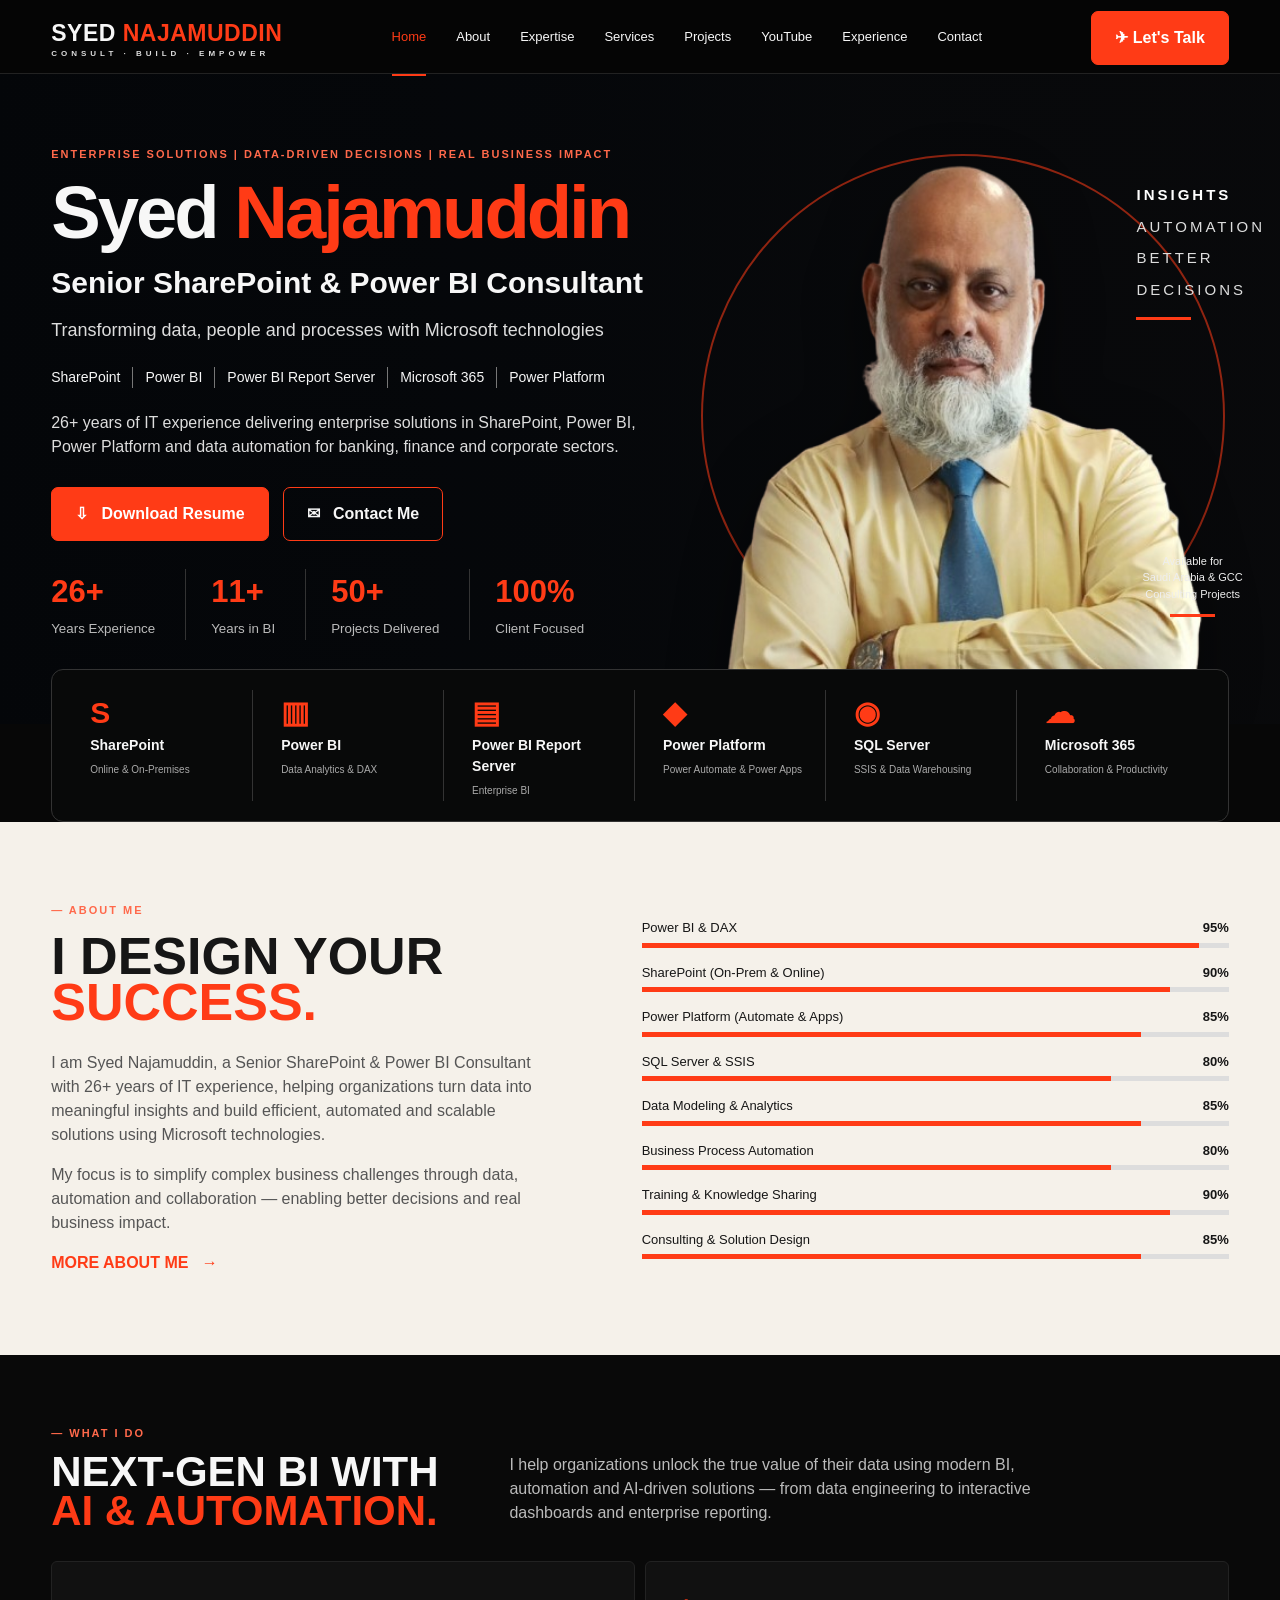
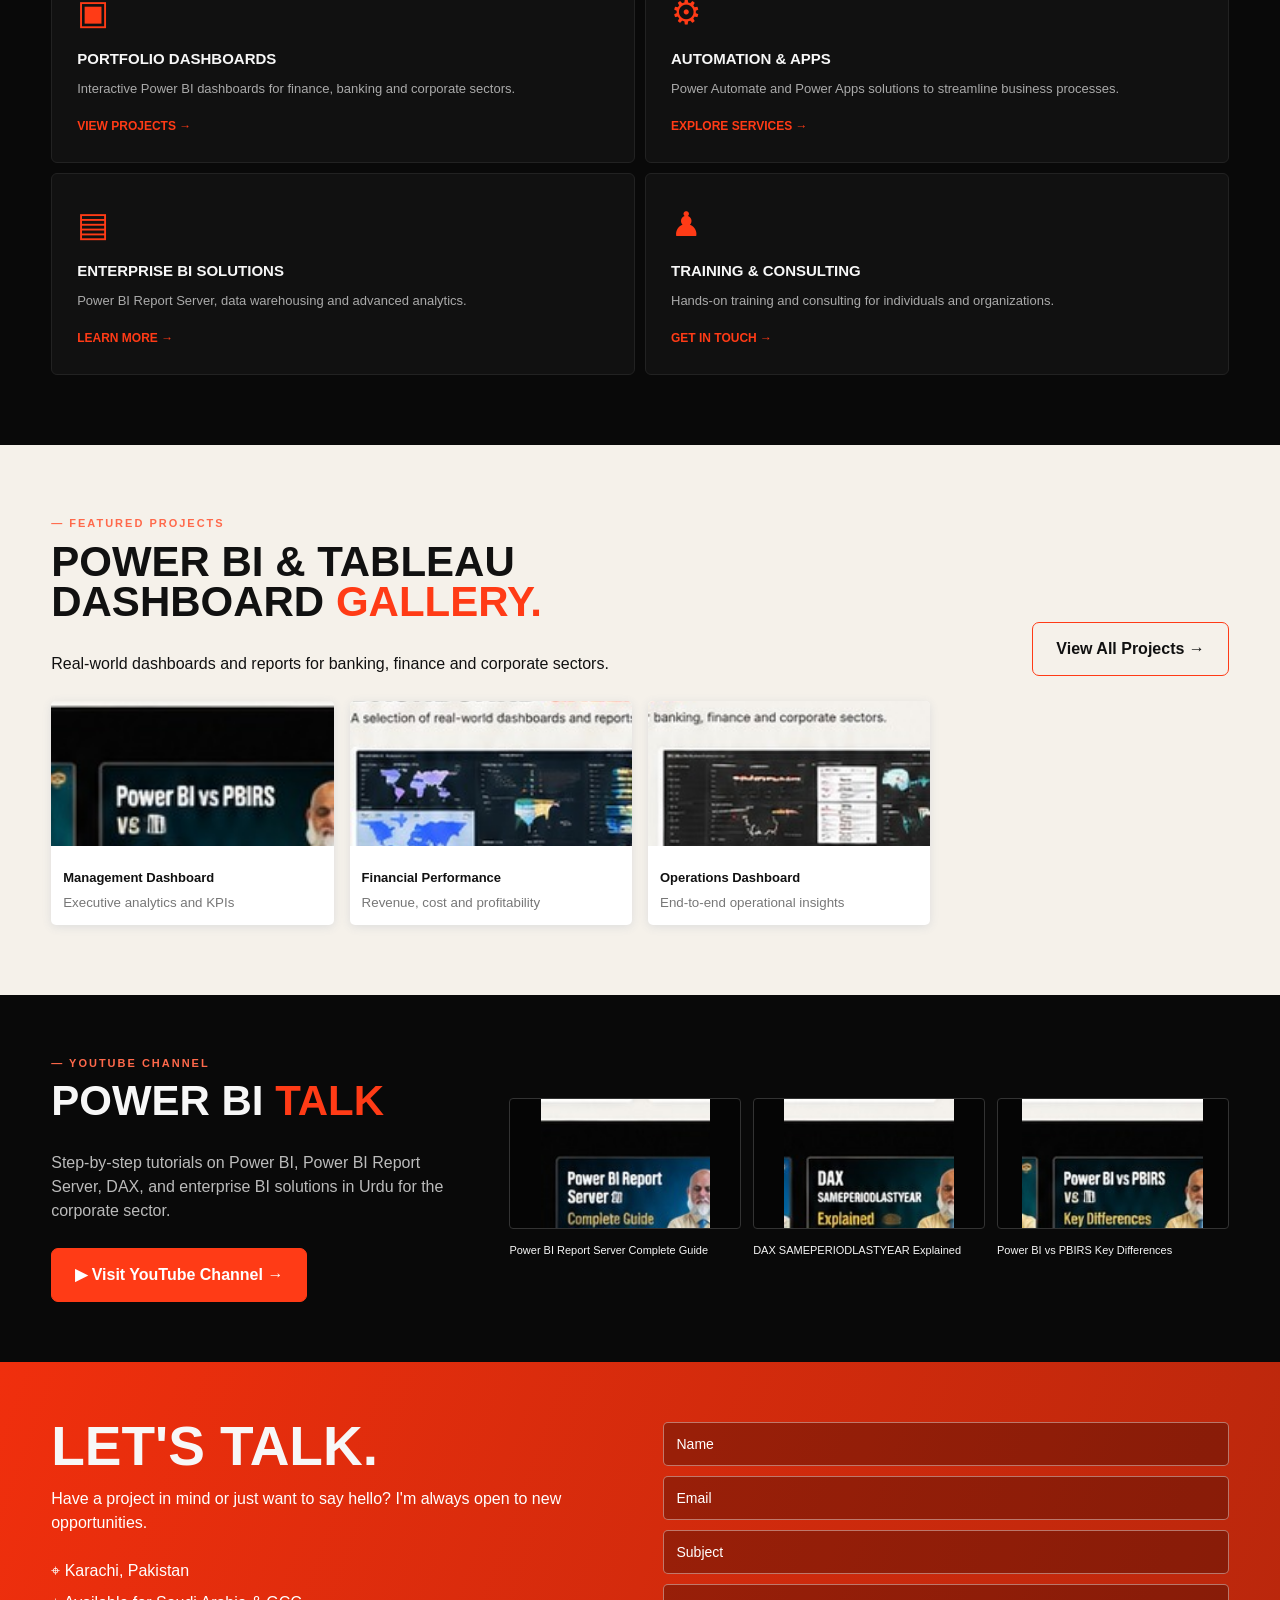
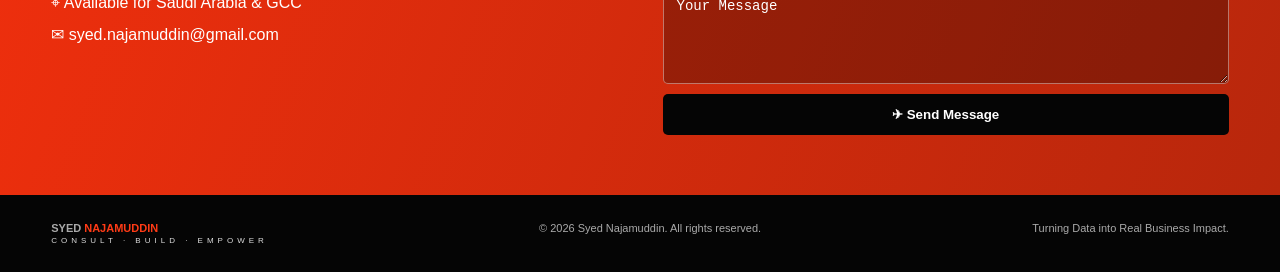
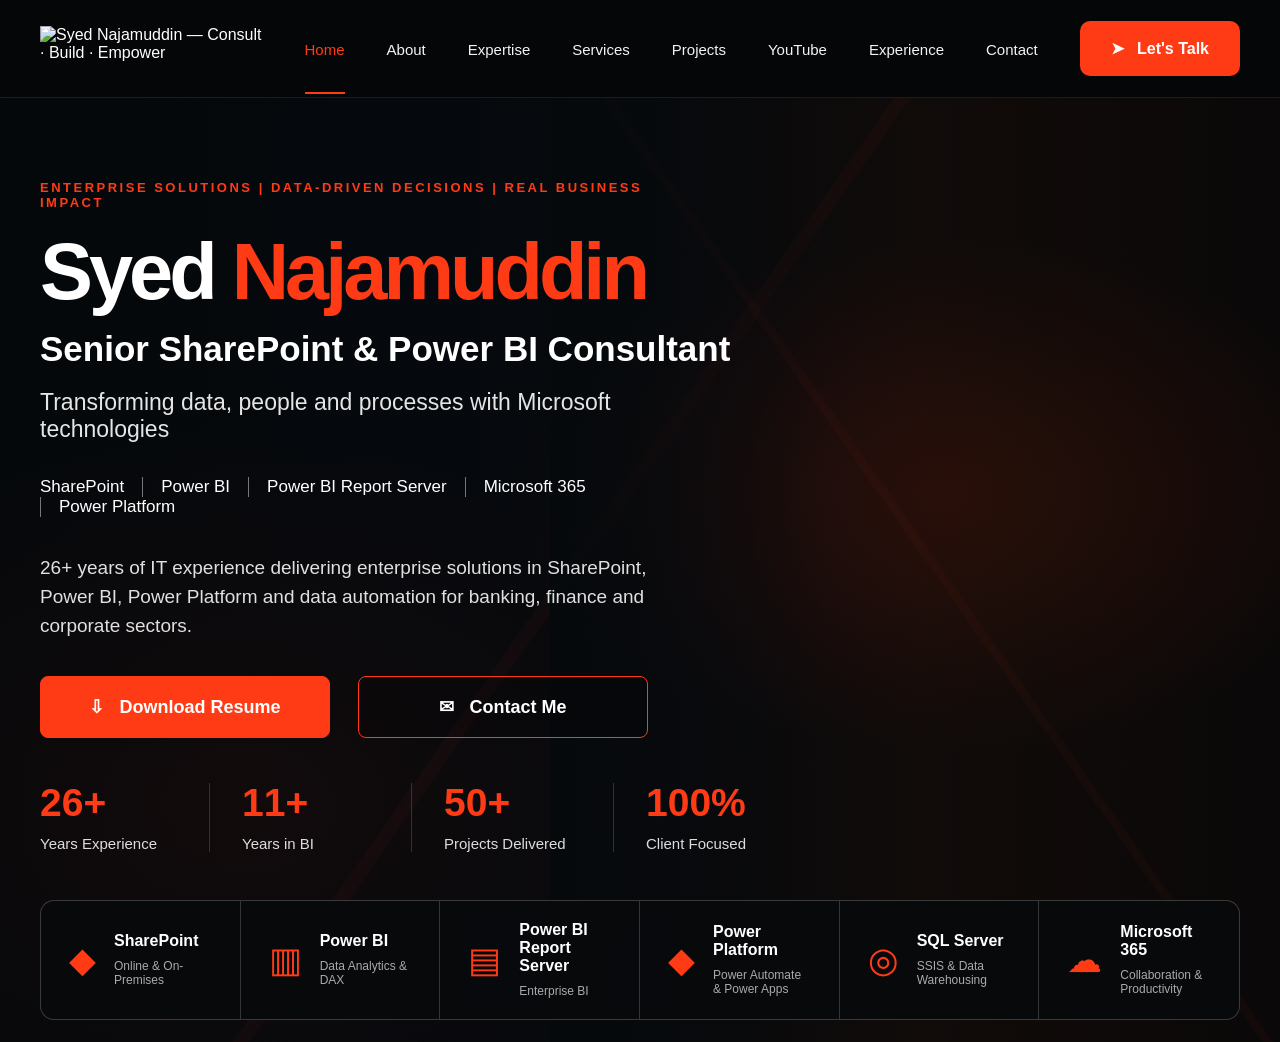
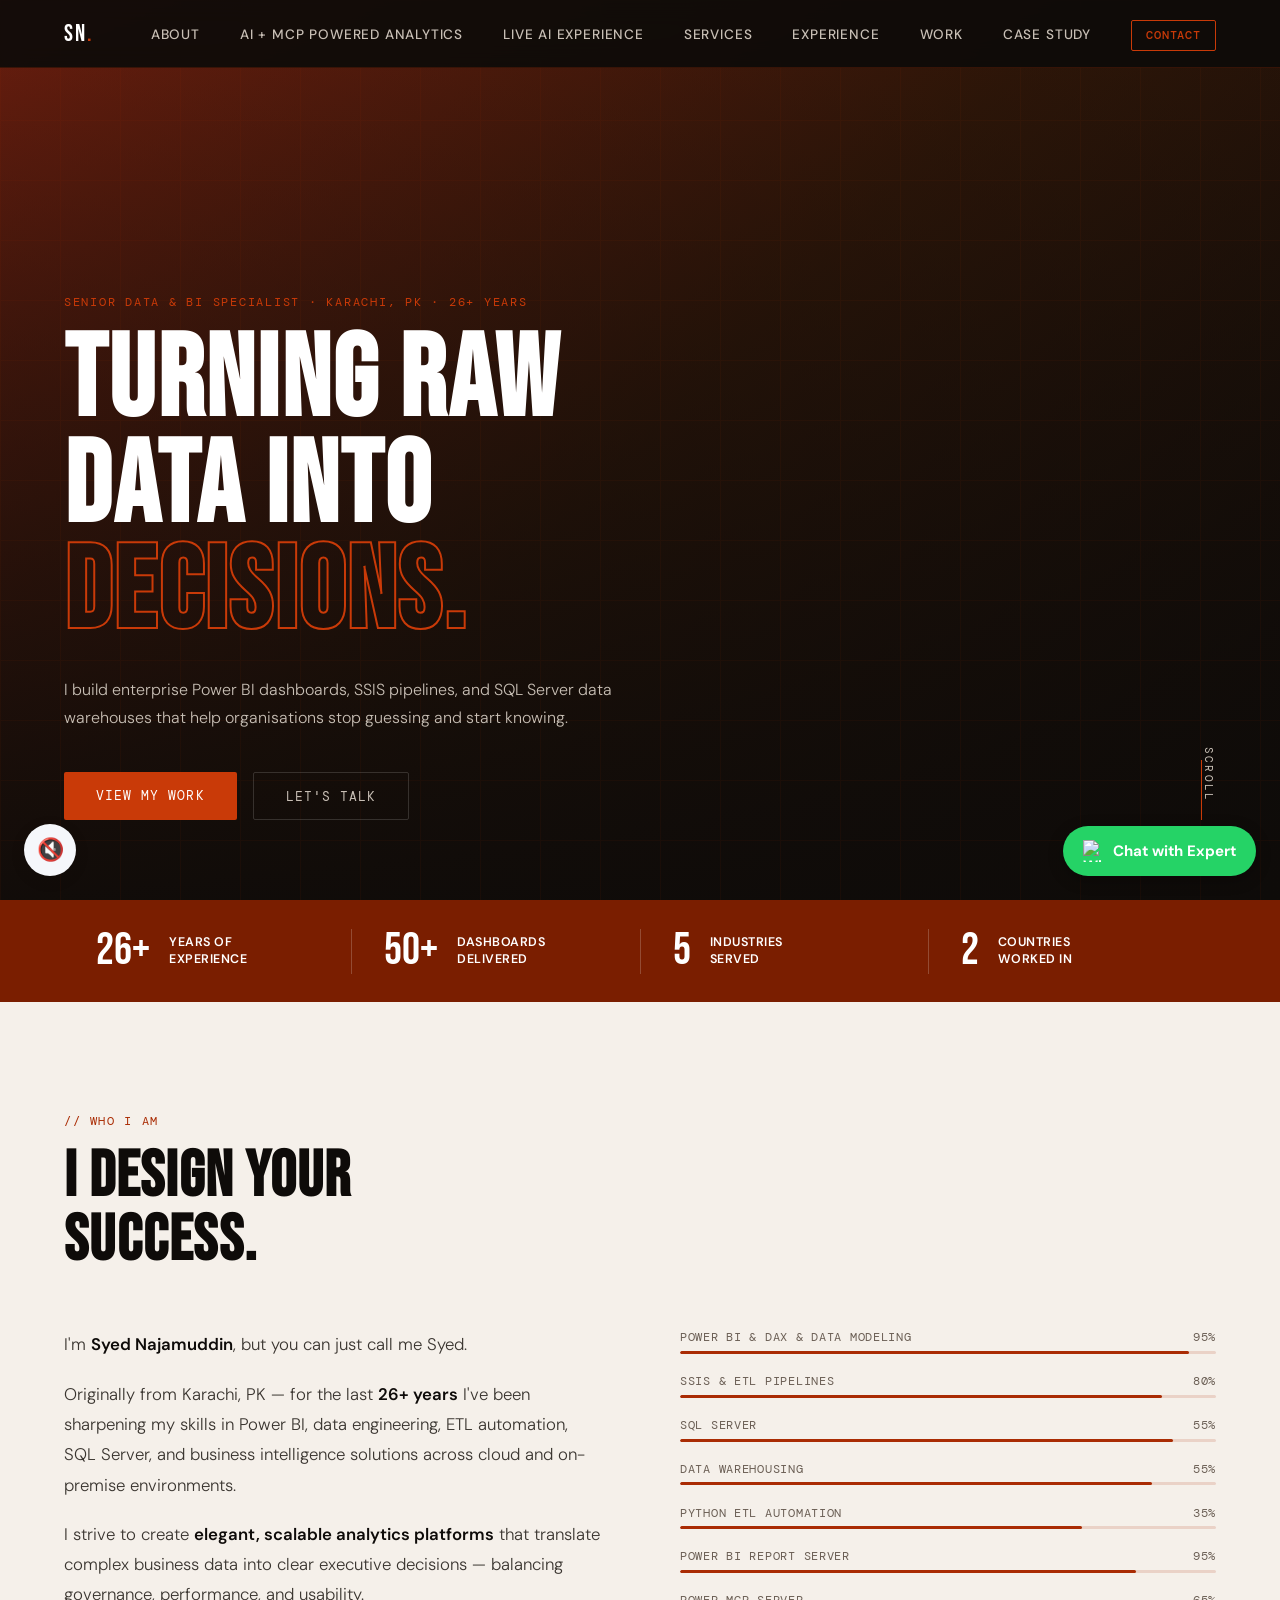
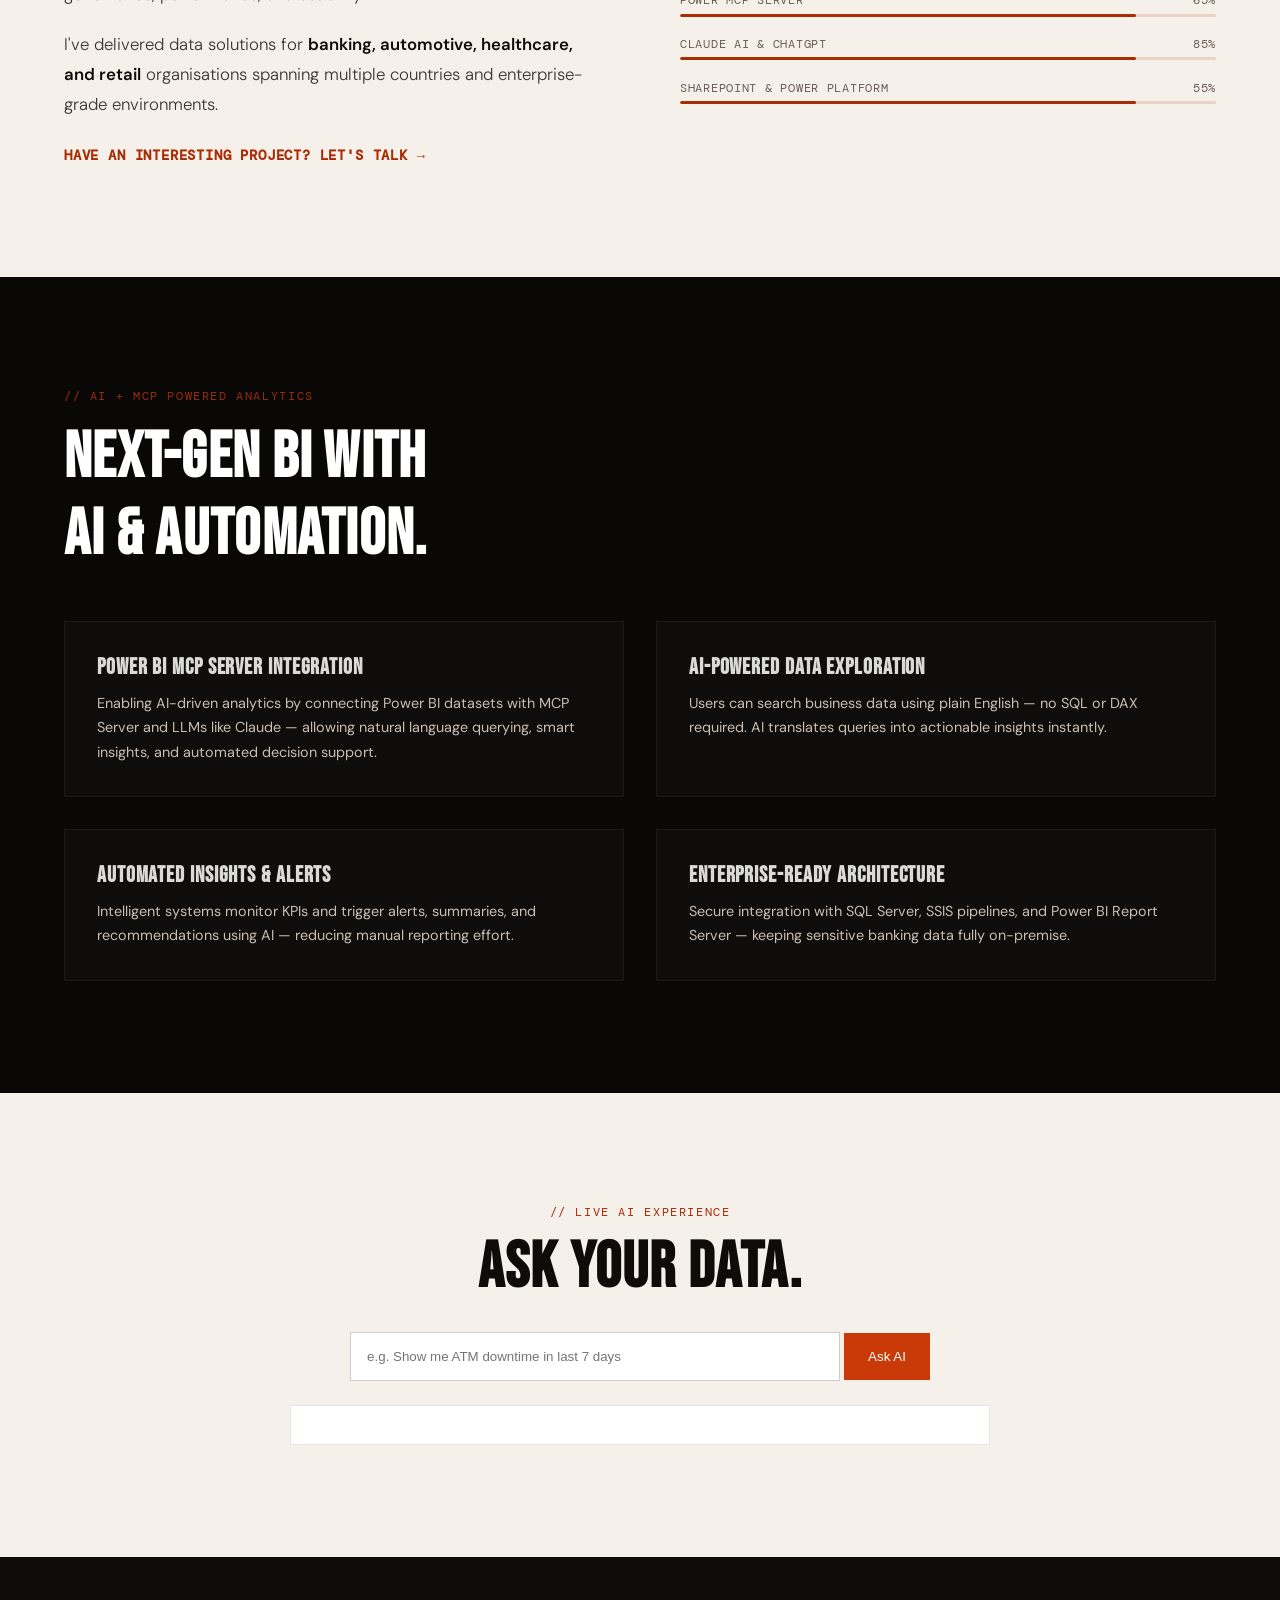
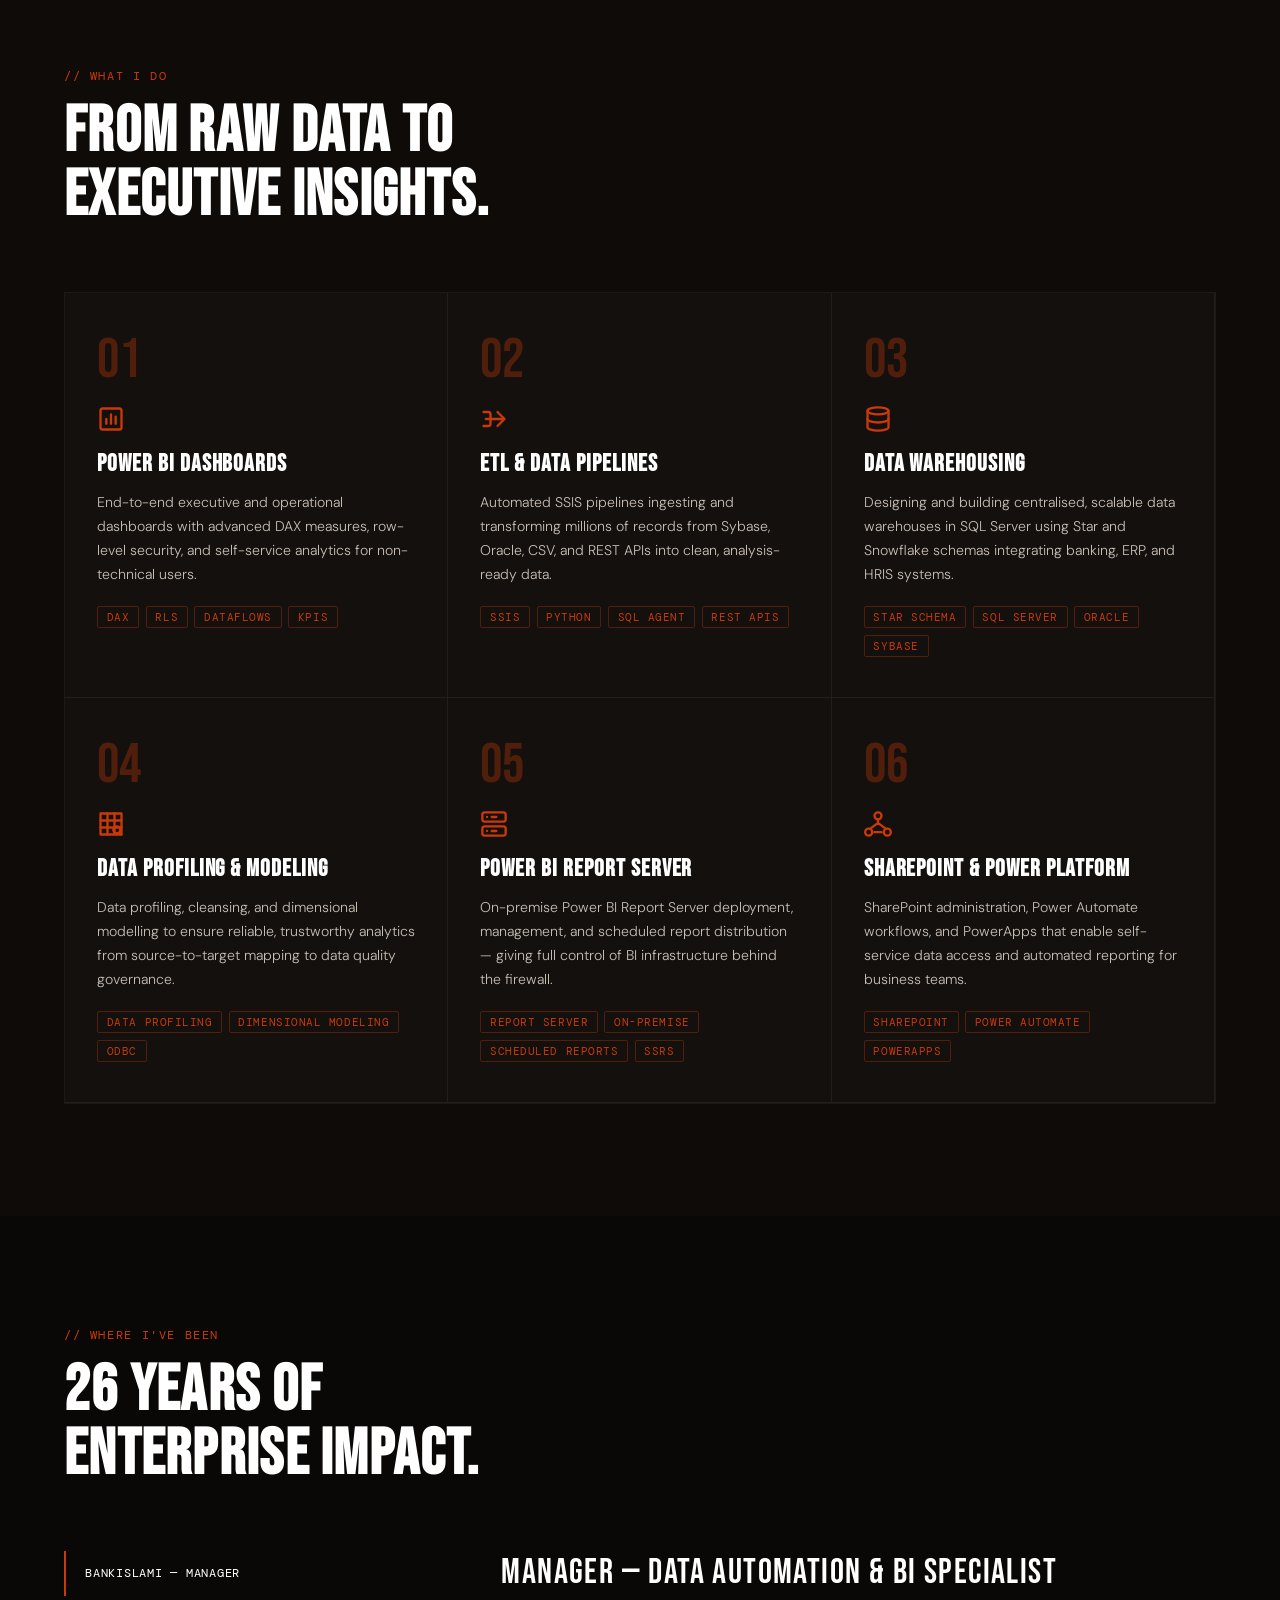
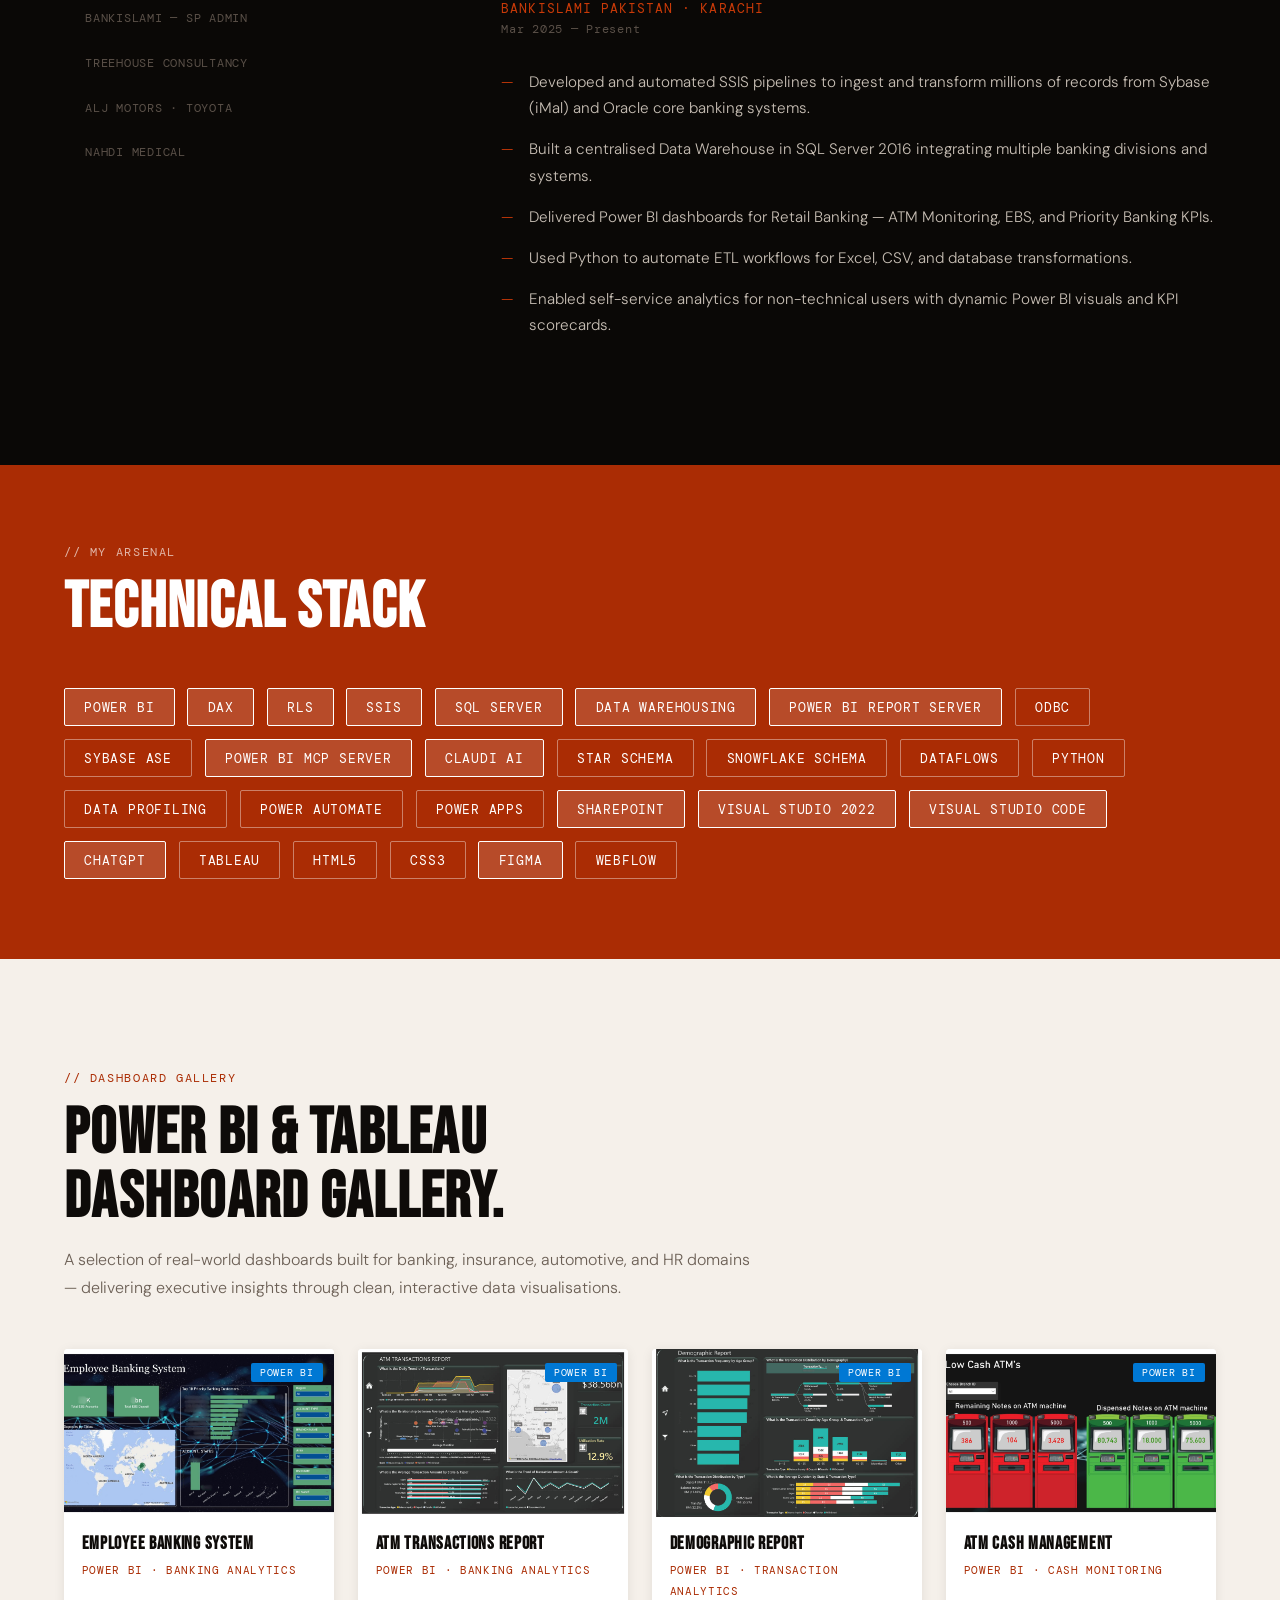
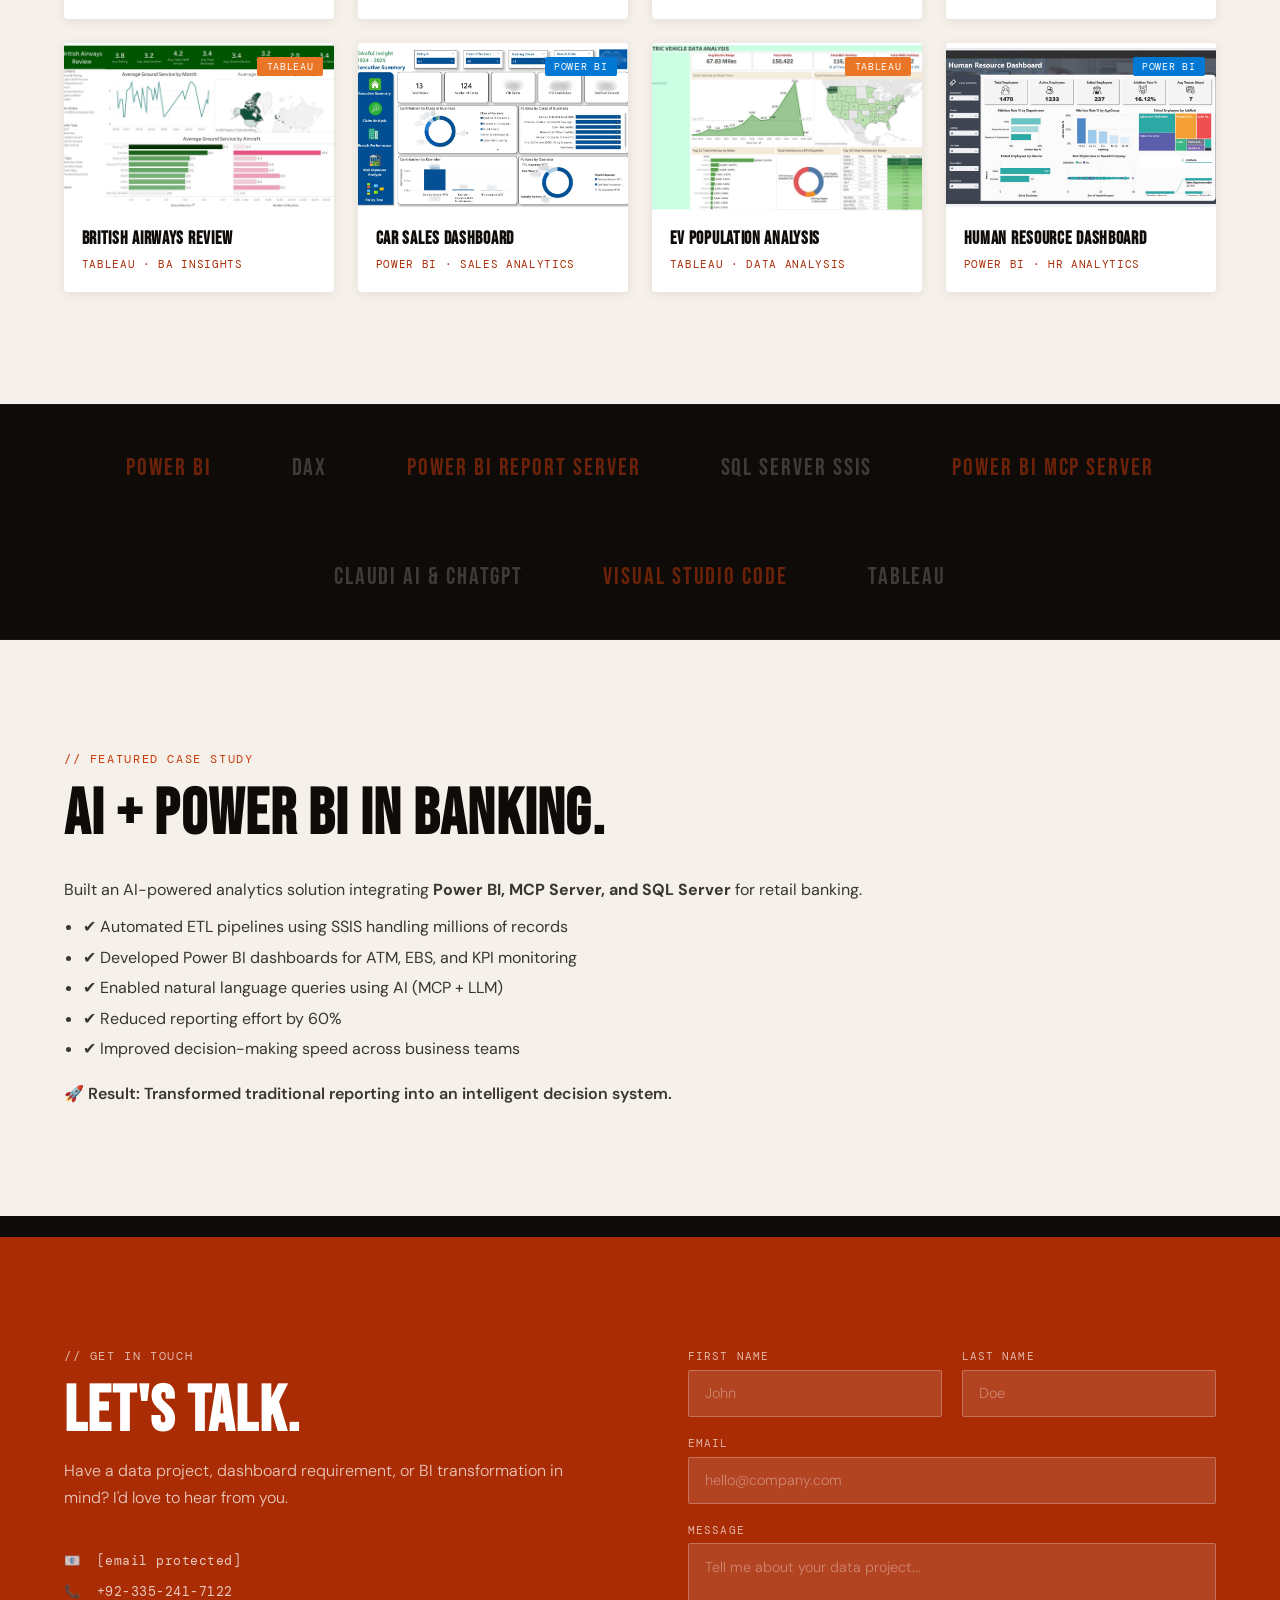
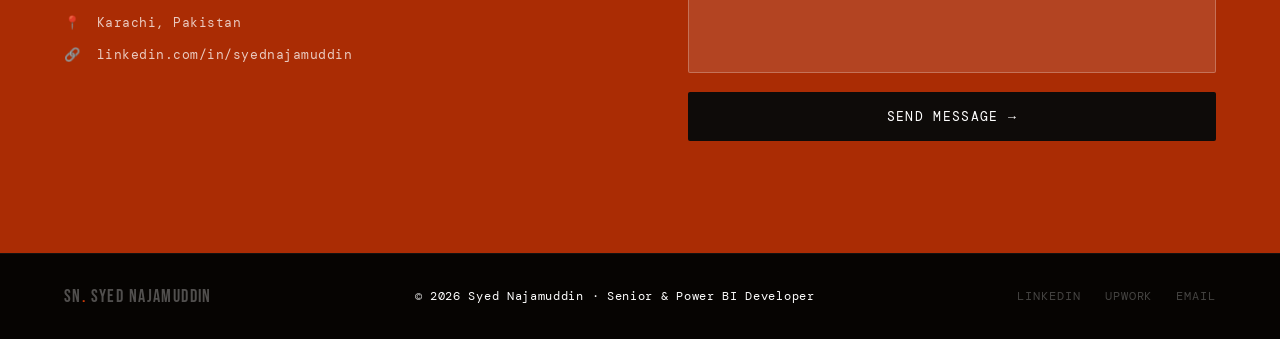
